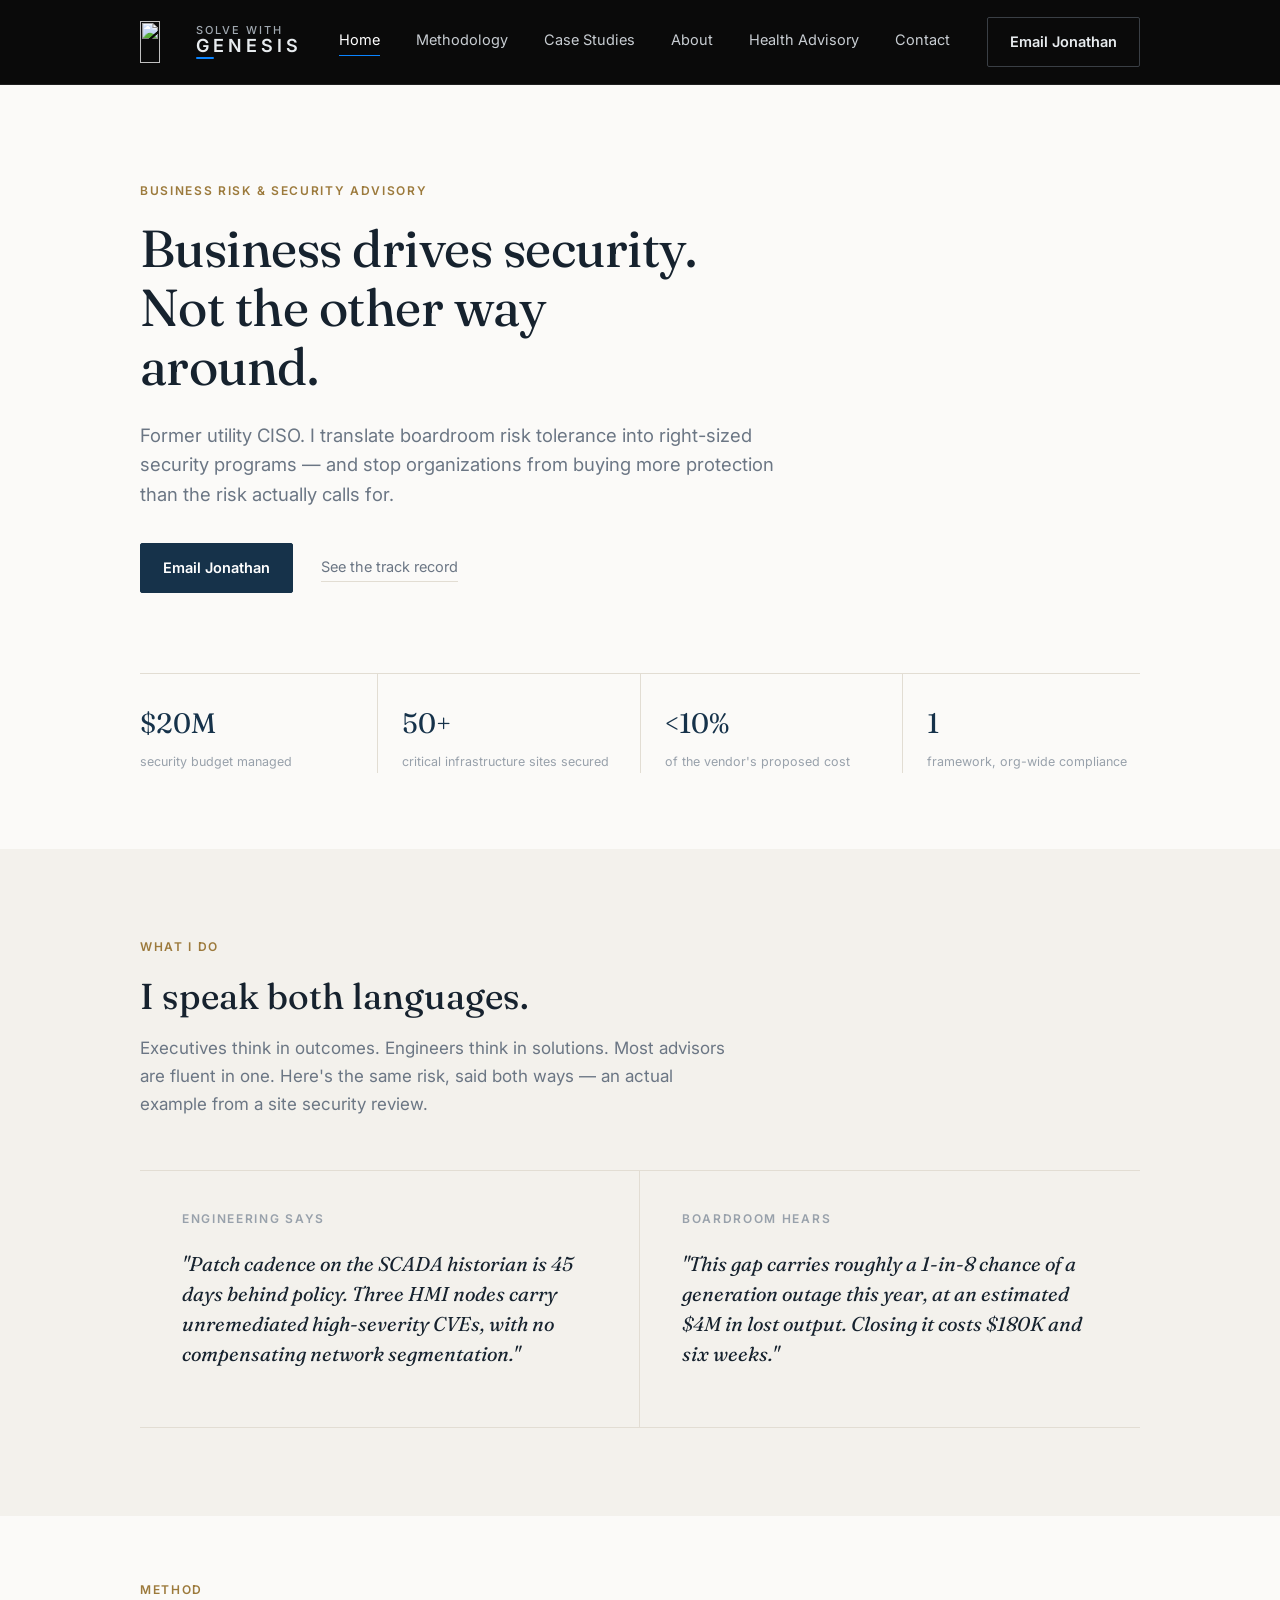
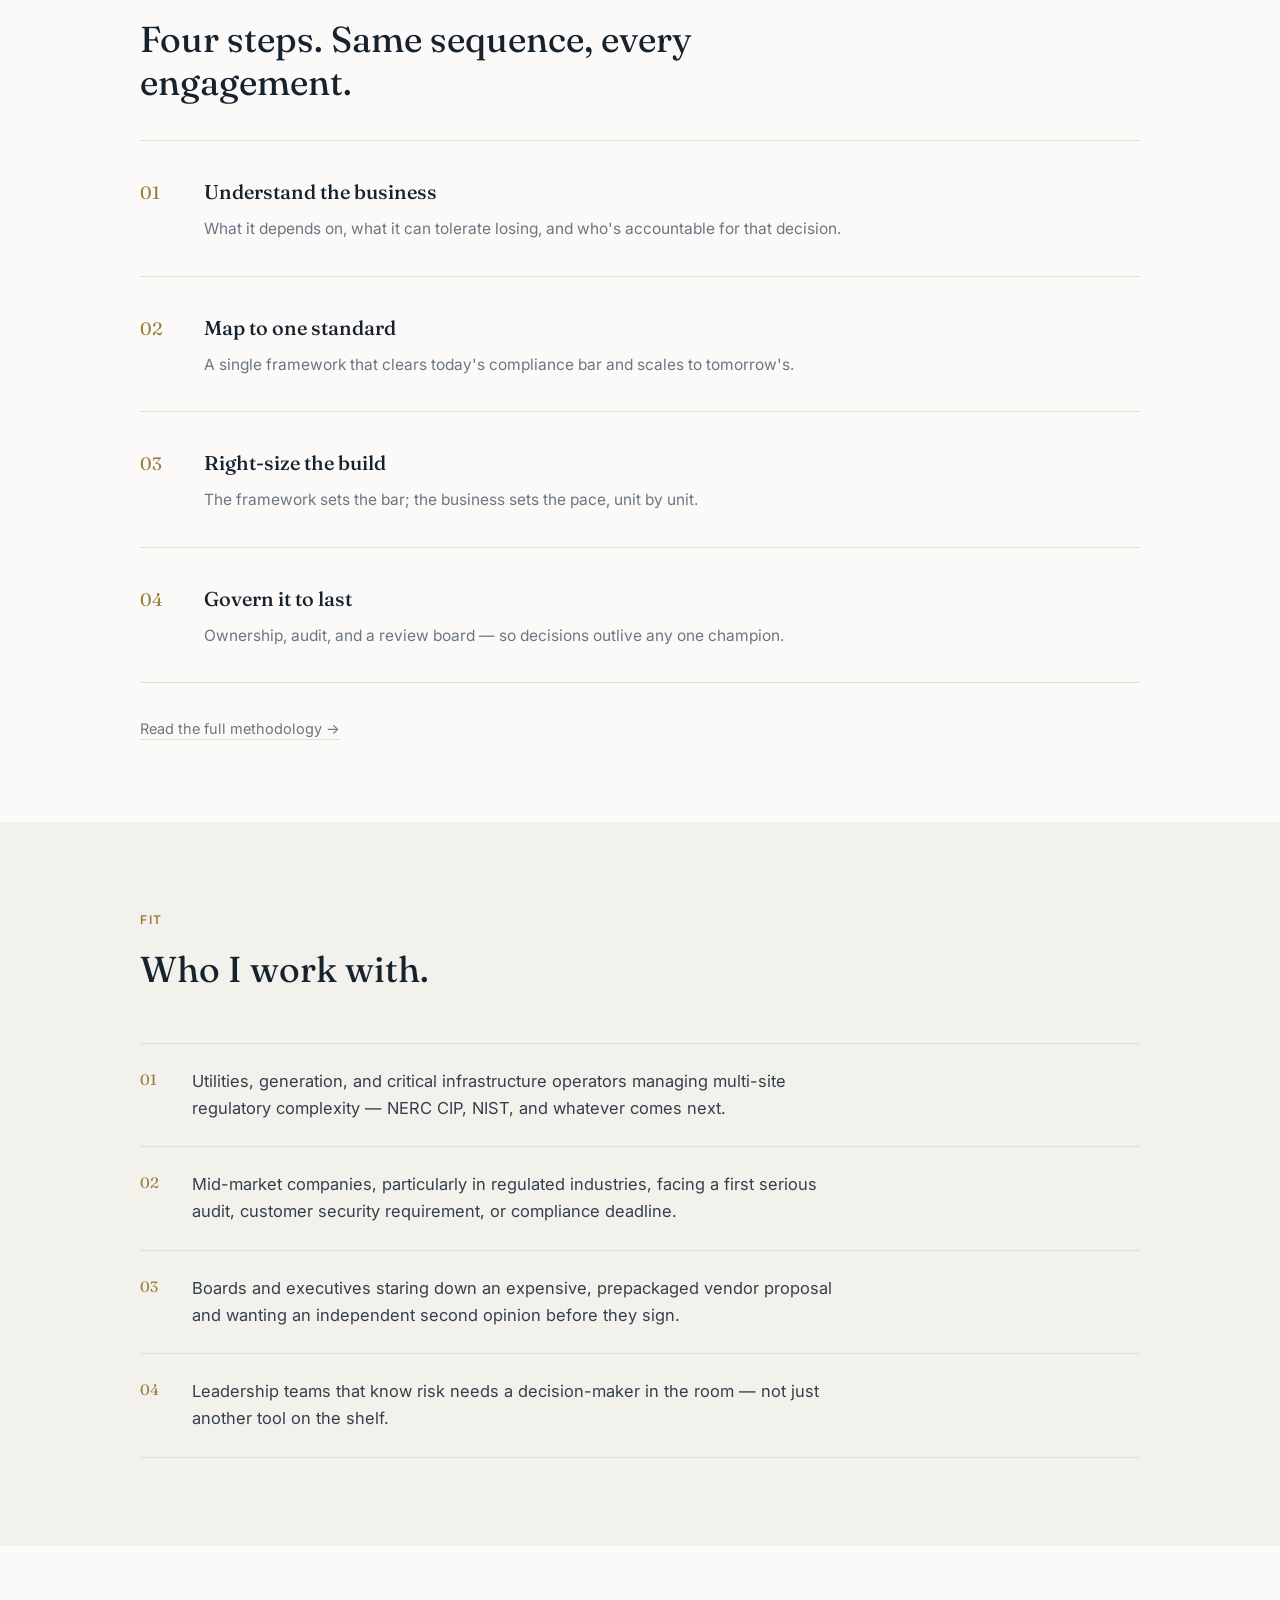
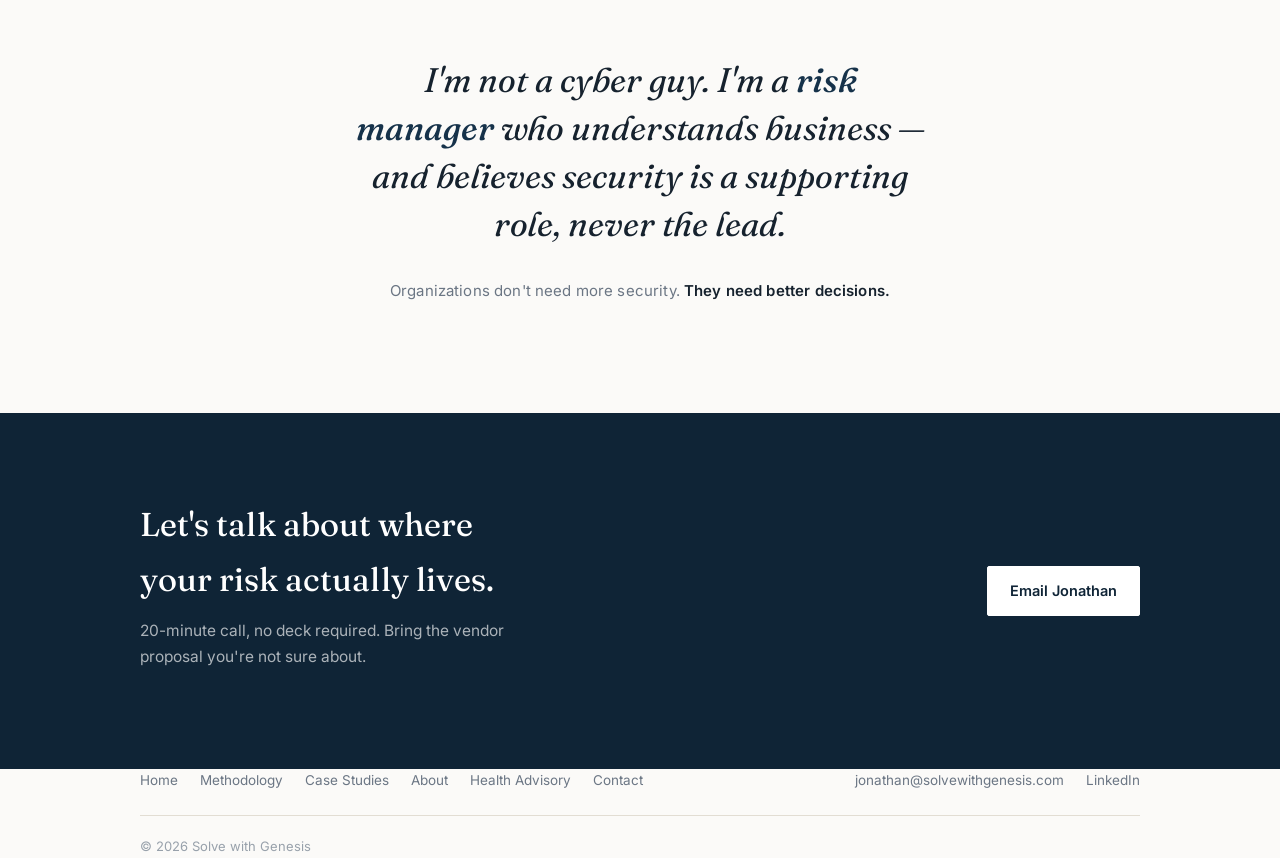
==== index.html @ a4f6ff26 "Add files via upload" ====
<!DOCTYPE html>
<html lang="en">
<head>
<meta charset="UTF-8">
<meta name="viewport" content="width=device-width, initial-scale=1.0">
<title>Solve with Genesis — Business Risk & Security Advisory</title>
<meta name="description" content="Former utility CISO. Right-sized security and risk programs for organizations who don't need more security — they need better decisions.">
<link rel="icon" href="favicon-32.png" type="image/png" sizes="32x32">
<link rel="icon" href="favicon-64.png" type="image/png" sizes="64x64">
<link rel="apple-touch-icon" href="favicon-64.png">
<link rel="preconnect" href="https://fonts.googleapis.com">
<link rel="preconnect" href="https://fonts.gstatic.com" crossorigin>
<link href="https://fonts.googleapis.com/css2?family=Fraunces:opsz,wght@9..144,340;9..144,440;9..144,500&family=Inter:wght@400;500;600&display=swap" rel="stylesheet">
<link rel="stylesheet" href="style.css">
</head>
<body>

<header>
  <div class="wrap nav-row">
    <a class="brand" href="index.html">
      <img src="s-logo.png" alt="" class="brand-mark" width="42" height="42">
      <span class="brand-text">
        <span class="solve">Solve with</span>
        <span class="genesis">GENESIS</span>
      </span>
    </a>
    <nav class="links">
      <a href="index.html" class="active">Home</a>
      <a href="methodology.html">Methodology</a>
      <a href="case-studies.html">Case Studies</a>
      <a href="about.html">About</a>
      <a href="cycling-program.html">Health Advisory</a>
      <a href="#contact">Contact</a>
    </nav>
    <a class="btn btn-primary" href="mailto:jonathan@solvewithgenesis.com">Email Jonathan</a>
  </div>
</header>

<main>

  <section class="hero">
    <div class="wrap">
      <div class="eyebrow">Business Risk & Security Advisory</div>
      <h1>Business drives security. Not the other way around.</h1>
      <p class="sub">Former utility CISO. I translate boardroom risk tolerance into right-sized security programs — and stop organizations from buying more protection than the risk actually calls for.</p>
      <div class="hero-cta">
        <a class="btn btn-primary" href="mailto:jonathan@solvewithgenesis.com">Email Jonathan</a>
        <a class="text-link" href="case-studies.html">See the track record</a>
      </div>
      <div class="stats">
        <div class="stat"><div class="num">$20M</div><div class="label">security budget managed</div></div>
        <div class="stat"><div class="num">50+</div><div class="label">critical infrastructure sites secured</div></div>
        <div class="stat"><div class="num"><10%</div><div class="label">of the vendor's proposed cost</div></div>
        <div class="stat"><div class="num">1</div><div class="label">framework, org-wide compliance</div></div>
      </div>
    </div>
  </section>

  <section class="on-panel">
    <div class="wrap">
      <div class="section-head">
        <div class="eyebrow">What I Do</div>
        <h2>I speak both languages.</h2>
        <p class="lede">Executives think in outcomes. Engineers think in solutions. Most advisors are fluent in one. Here's the same risk, said both ways — an actual example from a site security review.</p>
      </div>
      <div class="compare">
        <div class="compare-col">
          <div class="compare-label">Engineering says</div>
          <p>"Patch cadence on the SCADA historian is 45 days behind policy. Three HMI nodes carry unremediated high-severity CVEs, with no compensating network segmentation."</p>
        </div>
        <div class="compare-col">
          <div class="compare-label">Boardroom hears</div>
          <p>"This gap carries roughly a 1-in-8 chance of a generation outage this year, at an estimated $4M in lost output. Closing it costs $180K and six weeks."</p>
        </div>
      </div>
    </div>
  </section>

  <section class="tight">
    <div class="wrap">
      <div class="section-head" style="margin-bottom:36px;">
        <div class="eyebrow">Method</div>
        <h2>Four steps. Same sequence, every engagement.</h2>
      </div>
      <div class="steps">
        <div class="step"><div class="step-head"><div class="step-num">01</div><div class="step-body"><h3>Understand the business</h3><p>What it depends on, what it can tolerate losing, and who's accountable for that decision.</p></div></div></div>
        <div class="step"><div class="step-head"><div class="step-num">02</div><div class="step-body"><h3>Map to one standard</h3><p>A single framework that clears today's compliance bar and scales to tomorrow's.</p></div></div></div>
        <div class="step"><div class="step-head"><div class="step-num">03</div><div class="step-body"><h3>Right-size the build</h3><p>The framework sets the bar; the business sets the pace, unit by unit.</p></div></div></div>
        <div class="step"><div class="step-head"><div class="step-num">04</div><div class="step-body"><h3>Govern it to last</h3><p>Ownership, audit, and a review board — so decisions outlive any one champion.</p></div></div></div>
      </div>
      <p style="margin-top:32px;"><a class="text-link" href="methodology.html">Read the full methodology →</a></p>
    </div>
  </section>

  <section class="on-panel">
    <div class="wrap">
      <div class="section-head">
        <div class="eyebrow">Fit</div>
        <h2>Who I work with.</h2>
      </div>
      <div class="who-list">
        <div class="who-item"><span class="idx">01</span><p>Utilities, generation, and critical infrastructure operators managing multi-site regulatory complexity — NERC CIP, NIST, and whatever comes next.</p></div>
        <div class="who-item"><span class="idx">02</span><p>Mid-market companies, particularly in regulated industries, facing a first serious audit, customer security requirement, or compliance deadline.</p></div>
        <div class="who-item"><span class="idx">03</span><p>Boards and executives staring down an expensive, prepackaged vendor proposal and wanting an independent second opinion before they sign.</p></div>
        <div class="who-item"><span class="idx">04</span><p>Leadership teams that know risk needs a decision-maker in the room — not just another tool on the shelf.</p></div>
      </div>
    </div>
  </section>

  <section class="philosophy">
    <div class="wrap">
      <blockquote>I'm not a cyber guy. I'm a <em>risk manager</em> who understands business — and believes security is a supporting role, never the lead.</blockquote>
      <div class="closer">Organizations don't need more security. <strong>They need better decisions.</strong></div>
    </div>
  </section>

  <section class="cta-band" id="contact">
    <div class="wrap inner">
      <div>
        <h2>Let's talk about where your risk actually lives.</h2>
        <p class="sub">20-minute call, no deck required. Bring the vendor proposal you're not sure about.</p>
      </div>
      <a class="btn btn-light" href="mailto:jonathan@solvewithgenesis.com">Email Jonathan</a>
    </div>
  </section>

</main>

<footer>
  <div class="wrap">
    <div class="foot-top">
      <div class="foot-links">
        <a href="index.html">Home</a>
        <a href="methodology.html">Methodology</a>
        <a href="case-studies.html">Case Studies</a>
        <a href="about.html">About</a>
        <a href="cycling-program.html">Health Advisory</a>
        <a href="#contact">Contact</a>
      </div>
      <div class="foot-contact">
        <a href="mailto:jonathan@solvewithgenesis.com">jonathan@solvewithgenesis.com</a>
        <a href="https://linkedin.com/in/your-profile" target="_blank" rel="noopener">LinkedIn</a>
      </div>
    </div>
    <div class="foot-row">
      <span>© <span id="year"></span> Solve with Genesis</span>
    </div>
  </div>
</footer>

<script>document.getElementById('year').textContent = new Date().getFullYear();</script>
</body>
</html>
---- style.css ----
/* Solve with Genesis — shared site styles */
:root {
  --bg: #fbfaf8;
  --panel: #f3f1ec;
  --ink: #16222e;
  --text: #33404c;
  --muted: #6b7684;
  --faint: #98a1ab;
  --line: #e2ddd3;
  --navy: #16324a;
  --navy-deep: #0f2436;
  --gold: #9c7a3c;
  --white: #ffffff;
  --header-bg: #0a0a0a;
  --header-text: #c8cdd2;
  --header-hover: #ffffff;
  --accent-blue: #0a84ff;
}
* { box-sizing: border-box; }
html { scroll-behavior: smooth; }
@media (prefers-reduced-motion: reduce) {
  html { scroll-behavior: auto; }
  * { animation-duration: 0.01ms !important; transition-duration: 0.01ms !important; }
}
body {
  margin: 0; background: var(--bg); color: var(--text);
  font-family: 'Inter', -apple-system, sans-serif; font-size: 16px; line-height: 1.65;
  -webkit-font-smoothing: antialiased;
}
h1, h2, h3, blockquote { font-family: 'Fraunces', Georgia, serif; font-weight: 440; margin: 0; color: var(--ink); }
a { color: inherit; }
.wrap { max-width: 1080px; margin: 0 auto; padding: 0 40px; }
@media (max-width: 640px) { .wrap { padding: 0 24px; } }

.eyebrow {
  font-size: 12px; letter-spacing: 0.14em; text-transform: uppercase; color: var(--gold);
  font-weight: 600; margin-bottom: 18px;
}

/* header — dark metallic to match logo */
header {
  border-bottom: 1px solid #1f1f1f;
  background: var(--header-bg);
  position: sticky; top: 0; z-index: 50;
}
.nav-row { display: flex; align-items: center; justify-content: space-between; height: 84px; }
.brand {
  text-decoration: none;
  display: flex;
  align-items: center;
  gap: 14px;
  color: var(--header-hover);
}
.brand-mark {
  height: 42px;
  width: auto;
  display: block;
  flex-shrink: 0;
}
.brand-text {
  display: flex;
  flex-direction: column;
  line-height: 1.05;
  letter-spacing: 0.12em;
}
.brand-text .solve {
  font-family: 'Inter', sans-serif;
  font-size: 11px;
  font-weight: 500;
  color: #a0a8b0;
  letter-spacing: 0.18em;
  text-transform: uppercase;
}
.brand-text .genesis {
  font-family: 'Inter', sans-serif;
  font-size: 18px;
  font-weight: 600;
  color: #e8ecef;
  letter-spacing: 0.22em;
  position: relative;
  padding-bottom: 3px;
}
.brand-text .genesis::after {
  content: '';
  position: absolute;
  left: 0;
  bottom: 0;
  width: 18px;
  height: 2px;
  background: var(--accent-blue);
  border-radius: 1px;
}
nav.links { display: flex; gap: 36px; font-size: 14.5px; color: var(--header-text); }
nav.links a {
  text-decoration: none;
  padding-bottom: 3px;
  border-bottom: 1px solid transparent;
  transition: border-color 0.15s ease, color 0.15s ease;
  color: var(--header-text);
}
nav.links a:hover, nav.links a.active {
  color: var(--header-hover);
  border-color: var(--accent-blue);
}
@media (max-width: 760px) { nav.links { display: none; } }

.btn {
  display: inline-flex; align-items: center; gap: 8px; font-size: 14.5px; font-weight: 600;
  padding: 12px 22px; border-radius: 2px; text-decoration: none; transition: all 0.15s ease;
}
/* Solid primary for page body CTAs */
.btn-primary {
  background: var(--navy);
  color: var(--white);
  border: 1px solid var(--navy);
}
.btn-primary:hover {
  background: var(--navy-deep);
  border-color: var(--navy-deep);
}
/* Outline variant only inside the dark header */
header .btn-primary {
  background: transparent;
  color: #e8ecef;
  border: 1px solid #3a3f45;
}
header .btn-primary:hover {
  background: var(--accent-blue);
  border-color: var(--accent-blue);
  color: #fff;
}
.btn-outline { background: transparent; color: var(--ink); border: 1px solid var(--ink); }
.btn-outline:hover { background: var(--ink); color: var(--white); }
.btn-light { background: var(--white); color: var(--navy-deep); border: 1px solid var(--white); }
.btn-light:hover { background: transparent; color: var(--white); }
.text-link { font-size: 14.5px; color: var(--muted); text-decoration: none; border-bottom: 1px solid var(--line); padding-bottom: 2px; }
.text-link:hover { color: var(--ink); border-color: var(--gold); }

/* hero */
.hero { padding: 96px 0 76px; }
.hero h1 { font-size: clamp(34px, 5vw, 52px); line-height: 1.14; letter-spacing: -0.01em; max-width: 17ch; }
.hero .sub { margin-top: 24px; font-size: 18.5px; color: var(--muted); max-width: 56ch; line-height: 1.6; }
.hero-cta { margin-top: 34px; display: flex; align-items: center; gap: 28px; flex-wrap: wrap; }

.page-header { padding: 72px 0 56px; border-bottom: 1px solid var(--line); }
.page-header h1 { font-size: clamp(30px, 4.4vw, 44px); line-height: 1.15; max-width: 20ch; }
.page-header .sub { margin-top: 20px; font-size: 18px; color: var(--muted); max-width: 58ch; }

.stats { margin-top: 80px; display: flex; border-top: 1px solid var(--line); }
.stat { flex: 1; padding: 26px 24px 0 0; border-right: 1px solid var(--line); margin-right: 24px; }
.stat:last-child { border-right: none; margin-right: 0; padding-right: 0; }
.stat .num { font-family: 'Fraunces', serif; font-size: 28px; color: var(--navy); }
.stat .label { font-size: 12.5px; color: var(--faint); margin-top: 6px; }
@media (max-width: 720px) { .stats { flex-wrap: wrap; } .stat { flex: 0 0 50%; margin-bottom: 24px; } }

/* section shell */
section { padding: 88px 0; }
section.on-panel { background: var(--panel); }
section.tight { padding: 64px 0; }
.section-head { max-width: 60ch; margin-bottom: 52px; }
.section-head h2 { font-size: clamp(26px, 3.2vw, 36px); line-height: 1.2; }
.section-head .lede { margin-top: 16px; color: var(--muted); font-size: 17px; }

/* translate compare */
.compare { display: grid; grid-template-columns: 1fr 1fr; border-top: 1px solid var(--line); border-bottom: 1px solid var(--line); }
.compare-col { padding: 38px 42px; }
.compare-col:first-child { border-right: 1px solid var(--line); }
@media (max-width: 760px) { .compare { grid-template-columns: 1fr; } .compare-col:first-child { border-right: none; border-bottom: 1px solid var(--line); } }
.compare-label { font-size: 12px; letter-spacing: 0.14em; text-transform: uppercase; color: var(--faint); font-weight: 600; margin-bottom: 15px; }
.compare-col p { font-family: 'Fraunces', serif; font-size: 20px; line-height: 1.5; color: var(--ink); font-style: italic; font-weight: 400; }

/* how i think / method steps */
.steps { margin-top: 8px; }
.step { padding: 34px 0; border-top: 1px solid var(--line); }
.step-head { display: flex; gap: 28px; align-items: baseline; }
.step .step-num { font-family: 'Fraunces', serif; font-size: 18px; color: var(--gold); flex-shrink: 0; width: 36px; }
.step .step-body h3 { font-size: 20px; font-weight: 500; margin-bottom: 8px; }
.step .step-body p { color: var(--muted); font-size: 15.5px; margin: 0; max-width: 66ch; }
.step .step-detail { margin-top: 14px; padding-left: 64px; color: var(--text); font-size: 15px; line-height: 1.7; max-width: 66ch; }
.steps .step:last-child { border-bottom: 1px solid var(--line); }

/* track record / case studies */
.cases { margin-top: 8px; }
.case { padding: 40px 0; border-top: 1px solid var(--line); display: grid; grid-template-columns: 1.1fr 2fr; gap: 40px; }
.cases .case:last-child { border-bottom: 1px solid var(--line); }
@media (max-width: 760px) { .case { grid-template-columns: 1fr; gap: 16px; } }
.case h3 { font-size: 21px; line-height: 1.3; }
.case-tag { font-size: 12.5px; color: var(--gold); text-transform: uppercase; letter-spacing: 0.08em; font-weight: 600; margin-bottom: 10px; }
.case-detail { display: grid; grid-template-columns: 1fr 1fr 1fr; gap: 24px; }
@media (max-width: 900px) { .case-detail { grid-template-columns: 1fr; } }
.case-block .k { font-size: 11.5px; letter-spacing: 0.1em; text-transform: uppercase; color: var(--faint); font-weight: 600; margin-bottom: 8px; }
.case-block .v { font-size: 14.5px; color: var(--text); line-height: 1.6; }
.case-block.result .v { color: var(--navy); font-weight: 500; }
.case-list { margin: 0; padding-left: 18px; }
.case-list li { margin-bottom: 7px; color: var(--text); font-size: 14.5px; line-height: 1.6; }
.case-list li::marker { color: var(--gold); }
.case-list li:last-child { margin-bottom: 0; }
.case-question { margin-top: 18px; padding-top: 18px; border-top: 1px dashed var(--line); font-size: 14px; color: var(--muted); font-style: italic; }

/* who list */
.who-list { margin-top: 8px; }
.who-item { display: flex; gap: 24px; padding: 24px 0; border-top: 1px solid var(--line); }
.who-list .who-item:last-child { border-bottom: 1px solid var(--line); }
.who-item .idx { font-family: 'Fraunces', serif; color: var(--gold); font-size: 15px; flex-shrink: 0; width: 28px; }
.who-item p { color: var(--text); font-size: 16.5px; margin: 0; max-width: 64ch; }

/* bio / about */
.bio-grid { display: grid; grid-template-columns: 1fr 1.6fr; gap: 56px; }
@media (max-width: 800px) { .bio-grid { grid-template-columns: 1fr; } }
.bio-facts { border-top: 1px solid var(--line); padding-top: 20px; }
.bio-fact { padding: 14px 0; border-bottom: 1px solid var(--line); font-size: 14.5px; }
.bio-fact .k { color: var(--faint); text-transform: uppercase; letter-spacing: 0.08em; font-size: 11.5px; margin-bottom: 4px; }
.bio-fact .v { color: var(--ink); font-weight: 500; }
.bio-copy p { font-size: 16.5px; color: var(--text); margin: 0 0 20px; line-height: 1.75; }
.bio-copy p:last-child { margin-bottom: 0; }

/* philosophy */
.philosophy { text-align: center; padding: 110px 0; }
.philosophy blockquote {
  font-size: clamp(24px, 3.4vw, 34px); line-height: 1.42; max-width: 26ch; margin: 0 auto; color: var(--ink); font-style: italic; font-weight: 400;
}
.philosophy blockquote em { color: var(--navy); font-style: italic; font-weight: 500; }
.philosophy .closer { margin-top: 30px; font-size: 15px; color: var(--muted); letter-spacing: 0.01em; }
.philosophy .closer strong { color: var(--ink); font-weight: 600; }

/* analogy list (methodology page) */
.analogy-list { margin-top: 8px; }
.analogy { padding: 26px 0; border-top: 1px solid var(--line); display: flex; gap: 24px; }
.analogy-list .analogy:last-child { border-bottom: 1px solid var(--line); }
.analogy .term { font-family: 'Fraunces', serif; font-style: italic; font-size: 18px; color: var(--navy); flex: 0 0 200px; }
.analogy .exp { color: var(--muted); font-size: 15px; max-width: 56ch; }

/* cta band */
.cta-band { background: var(--navy-deep); color: var(--white); padding: 84px 0; }
.cta-band .inner { display: flex; justify-content: space-between; align-items: center; gap: 40px; flex-wrap: wrap; }
.cta-band h2 { color: var(--white); font-size: clamp(25px, 3.2vw, 33px); max-width: 18ch; }
.cta-band .sub { color: rgba(255,255,255,0.65); margin-top: 12px; max-width: 42ch; font-size: 15.5px; }

/* ── Cycling Program Page ── */

/* Equipment cards */
.equip-grid { display: grid; grid-template-columns: repeat(auto-fill, minmax(240px, 1fr)); gap: 20px; }
.equip-card { background: var(--white); border: 1px solid var(--line); padding: 24px; transition: box-shadow 0.15s ease, transform 0.15s ease; }
.equip-card:hover { box-shadow: 0 4px 16px rgba(22,34,46,0.08); transform: translateY(-2px); }
.equip-card .equip-icon { width: 28px; height: 28px; color: var(--navy); margin-bottom: 14px; }
.equip-card h3 { font-size: 16px; font-weight: 500; margin-bottom: 6px; }
.equip-card p { font-size: 13.5px; color: var(--muted); margin: 0; line-height: 1.55; }

/* Phase cards */
.phase-cards { display: grid; grid-template-columns: repeat(auto-fit, minmax(280px, 1fr)); gap: 24px; }
.phase-card { border: 1px solid var(--line); overflow: hidden; transition: box-shadow 0.15s ease, transform 0.15s ease; }
.phase-card:hover { box-shadow: 0 8px 28px rgba(22,34,46,0.1); transform: translateY(-3px); }
.phase-card-head { padding: 28px; color: var(--white); }
.phase-card-head h3 { color: var(--white); font-size: 19px; font-weight: 440; }
.phase-card-head .weeks { font-size: 12.5px; opacity: 0.82; margin-top: 4px; }
.phase-card-body { padding: 28px; }
.phase-card-body p { font-size: 14.5px; color: var(--muted); margin: 0 0 18px; line-height: 1.6; }
.phase-card-body ul { list-style: none; margin: 0; padding: 0; }
.phase-card-body li { font-size: 14px; color: var(--text); padding: 7px 0 7px 20px; position: relative; line-height: 1.5; }
.phase-card-body li::before { content: ''; position: absolute; left: 0; top: 14px; width: 6px; height: 6px; border-radius: 50%; background: var(--gold); }
.phase-card-body .phase-link {
  display: inline-block;
  margin-top: 18px;
  font-size: 13.5px;
  font-weight: 600;
  color: var(--navy);
  text-decoration: none;
  border-bottom: 1px solid var(--line);
  padding-bottom: 2px;
  transition: border-color 0.15s ease, color 0.15s ease;
}
.phase-card-body .phase-link:hover { border-color: var(--gold); color: var(--ink); }

/* Weekly schedule grid */
.schedule-grid { display: grid; grid-template-columns: repeat(auto-fit, minmax(130px, 1fr)); gap: 14px; }
.schedule-day { background: var(--white); border: 1px solid var(--line); padding: 20px 16px; text-align: center; }
.schedule-day .day-name { font-family: 'Fraunces', serif; font-size: 15px; color: var(--ink); margin-bottom: 4px; }
.schedule-day .day-focus { font-size: 12.5px; color: var(--muted); line-height: 1.45; }
.schedule-day.rest { background: var(--panel); }
.schedule-day.strength { border-left: 3px solid var(--navy); }
.schedule-day.cycling { border-left: 3px solid var(--gold); }

/* Zone table */
.zone-table { width: 100%; border-collapse: collapse; }
.zone-table th { background: var(--navy); color: var(--white); font-family: 'Inter', sans-serif; font-size: 12px; font-weight: 600; text-align: left; padding: 12px 16px; text-transform: uppercase; letter-spacing: 0.06em; }
.zone-table td { border-bottom: 1px solid var(--line); padding: 12px 16px; font-size: 14px; color: var(--text); }
.zone-table tr:nth-child(even) td { background: var(--panel); }

/* Note box */
.note-box { background: var(--panel); border-left: 3px solid var(--gold); padding: 18px 24px; margin: 28px 0; font-size: 14px; line-height: 1.65; }
.note-box strong { color: var(--navy); font-weight: 600; }
.note-box.safety { border-left-color: #964219; }
.note-box.safety strong { color: #964219; }

/* Week navigator */
.phase-tabs { display: flex; gap: 8px; margin-bottom: 18px; flex-wrap: wrap; }
.phase-tab { padding: 8px 20px; font-size: 14px; font-weight: 600; border: 1px solid var(--line); color: var(--muted); background: var(--white); cursor: pointer; transition: all 0.15s ease; font-family: 'Inter', sans-serif; }
.phase-tab:hover { color: var(--ink); border-color: var(--muted); }
.phase-tab.active { color: var(--white); border-color: transparent; }
.week-pills { display: flex; gap: 8px; flex-wrap: wrap; }
.week-pill { padding: 6px 16px; font-size: 13.5px; font-weight: 600; border: 1px solid var(--line); color: var(--muted); background: var(--white); cursor: pointer; border-radius: 0; transition: all 0.15s ease; font-family: 'Inter', sans-serif; }
.week-pill:hover { color: var(--ink); border-color: var(--muted); }
.week-pill.active { background: var(--ink); color: var(--white); border-color: var(--ink); }

/* Week table */
.week-display { animation: cpFadeIn 200ms ease-out; }
@keyframes cpFadeIn { from { opacity: 0; transform: translateY(6px); } to { opacity: 1; transform: translateY(0); } }
.week-header { display: flex; align-items: baseline; gap: 12px; margin-bottom: 18px; flex-wrap: wrap; }
.week-header h3 { font-size: 24px; }
.week-tag { font-size: 12px; font-weight: 600; padding: 3px 12px; color: var(--white); font-family: 'Inter', sans-serif; }
.week-subtitle { font-size: 14px; color: var(--muted); }
.week-table-wrap { overflow-x: auto; border: 1px solid var(--line); }
.week-table { width: 100%; border-collapse: collapse; min-width: 680px; }
.week-table th { background: var(--ink); color: var(--white); font-family: 'Inter', sans-serif; font-size: 11px; font-weight: 600; text-transform: uppercase; letter-spacing: 0.06em; padding: 10px 14px; text-align: left; }
.week-table td { border-top: 1px solid var(--line); padding: 12px 14px; font-size: 13.5px; vertical-align: top; line-height: 1.5; }
.week-table td.day-cell { font-family: 'Fraunces', serif; font-weight: 500; width: 56px; color: var(--ink); }
.week-table td.focus-cell { font-weight: 600; width: 140px; color: var(--ink); }
.week-table td.workout-cell { color: var(--text); }
.week-table tr.rest-row td { opacity: 0.65; }
.week-table tr.rest-row td.focus-cell { font-style: italic; }
.workout-link { color: var(--navy); text-decoration: none; border-bottom: 1px solid var(--line); transition: border-color 0.15s ease, color 0.15s ease; }
.workout-link:hover { color: var(--gold); border-color: var(--gold); }

/* Substitution tabs */
.sub-tabs { display: flex; gap: 8px; margin-bottom: 18px; flex-wrap: wrap; }
.sub-tab { padding: 8px 18px; font-size: 14px; font-weight: 600; border: 1px solid var(--line); color: var(--muted); background: var(--white); cursor: pointer; transition: all 0.15s ease; font-family: 'Inter', sans-serif; }
.sub-tab:hover { color: var(--ink); }
.sub-tab.active { background: var(--ink); color: var(--white); border-color: var(--ink); }
.sub-table-wrap { overflow-x: auto; border: 1px solid var(--line); }
.sub-table { width: 100%; border-collapse: collapse; min-width: 600px; }
.sub-table th { background: var(--ink); color: var(--white); font-family: 'Inter', sans-serif; font-size: 11.5px; font-weight: 600; text-align: left; padding: 10px 14px; text-transform: uppercase; letter-spacing: 0.05em; }
.sub-table td { border-top: 1px solid var(--line); padding: 10px 14px; font-size: 13.5px; vertical-align: top; }
.sub-table tr:nth-child(even) td { background: var(--panel); }

/* CTA band for cycling page */
.cta-band { background: var(--navy-deep); color: var(--white); padding: 84px 0; }
.foot-top { display: flex; justify-content: space-between; align-items: flex-start; flex-wrap: wrap; gap: 20px; padding-bottom: 24px; border-bottom: 1px solid var(--line); margin-bottom: 20px; }
.foot-links, .foot-contact { display: flex; gap: 22px; flex-wrap: wrap; font-size: 13.5px; }
.foot-links a, .foot-contact a { color: var(--muted); text-decoration: none; }
.foot-links a:hover, .foot-contact a:hover { color: var(--navy); }
.foot-row { display: flex; justify-content: space-between; align-items: center; font-size: 13px; color: var(--faint); flex-wrap: wrap; gap: 12px; }
.foot-row a { color: var(--faint); text-decoration: none; }
.foot-row a:hover { color: var(--navy); }

/* ── Exercise Instruction Pages ── */
.exercise-block { max-width: 780px; }
.exercise-meta { margin-bottom: 28px; }
.exercise-tag {
  display: inline-block;
  font-size: 11.5px;
  font-weight: 600;
  letter-spacing: 0.08em;
  text-transform: uppercase;
  color: var(--gold);
  margin-bottom: 10px;
}
.exercise-meta h2 { font-size: clamp(24px, 3vw, 30px); margin-bottom: 8px; }
.exercise-muscles { font-size: 14.5px; color: var(--muted); margin: 0; }
.exercise-body h3 {
  font-family: 'Inter', sans-serif;
  font-size: 13px;
  font-weight: 600;
  letter-spacing: 0.06em;
  text-transform: uppercase;
  color: var(--faint);
  margin: 28px 0 12px;
}
.form-steps {
  margin: 0 0 8px;
  padding-left: 22px;
}
.form-steps li {
  margin-bottom: 8px;
  font-size: 15px;
  line-height: 1.6;
  color: var(--text);
}
.cues-grid {
  display: grid;
  grid-template-columns: 1fr 1fr;
  gap: 16px;
  margin-top: 28px;
}
@media (max-width: 640px) {
  .cues-grid { grid-template-columns: 1fr; }
}
.cue-box {
  background: var(--white);
  border: 1px solid var(--line);
  padding: 18px 20px;
}
.cue-box strong {
  display: block;
  font-size: 12.5px;
  font-weight: 600;
  letter-spacing: 0.04em;
  text-transform: uppercase;
  color: var(--navy);
  margin-bottom: 10px;
}
.cue-box.warning strong { color: #964219; }
.cue-box ul {
  margin: 0;
  padding-left: 18px;
}
.cue-box li {
  font-size: 13.5px;
  line-height: 1.5;
  margin-bottom: 5px;
  color: var(--text);
}
.mini-ex {
  padding: 18px 0;
  border-bottom: 1px solid var(--line);
}
.mini-ex:last-child { border-bottom: none; }
.mini-ex h3 {
  font-family: 'Fraunces', serif;
  font-size: 18px;
  font-weight: 440;
  color: var(--ink);
  margin: 0 0 8px;
  letter-spacing: 0;
  text-transform: none;
}
.mini-ex p {
  margin: 0;
  font-size: 14.5px;
  color: var(--text);
  line-height: 1.6;
}

/* ── Principles / Cheat Code Page ── */
.principle-list {
  max-width: 720px;
}
.principle-item {
  display: flex;
  gap: 28px;
  padding: 28px 0;
  border-top: 1px solid var(--line);
  align-items: flex-start;
}
.principle-list .principle-item:last-child {
  border-bottom: 1px solid var(--line);
}
.principle-num {
  font-family: 'Fraunces', serif;
  font-size: 22px;
  color: var(--gold);
  flex-shrink: 0;
  width: 42px;
  line-height: 1.2;
}
.principle-body h3 {
  font-size: 20px;
  font-weight: 500;
  margin-bottom: 6px;
  color: var(--ink);
}
.principle-body h3 .again {
  color: var(--gold);
  font-weight: 440;
  font-style: italic;
}
.principle-body p {
  margin: 0;
  font-size: 15.5px;
  color: var(--muted);
  line-height: 1.6;
  max-width: 58ch;
}
@media (max-width: 560px) {
  .principle-item { gap: 16px; }
  .principle-num { width: 32px; font-size: 18px; }
}
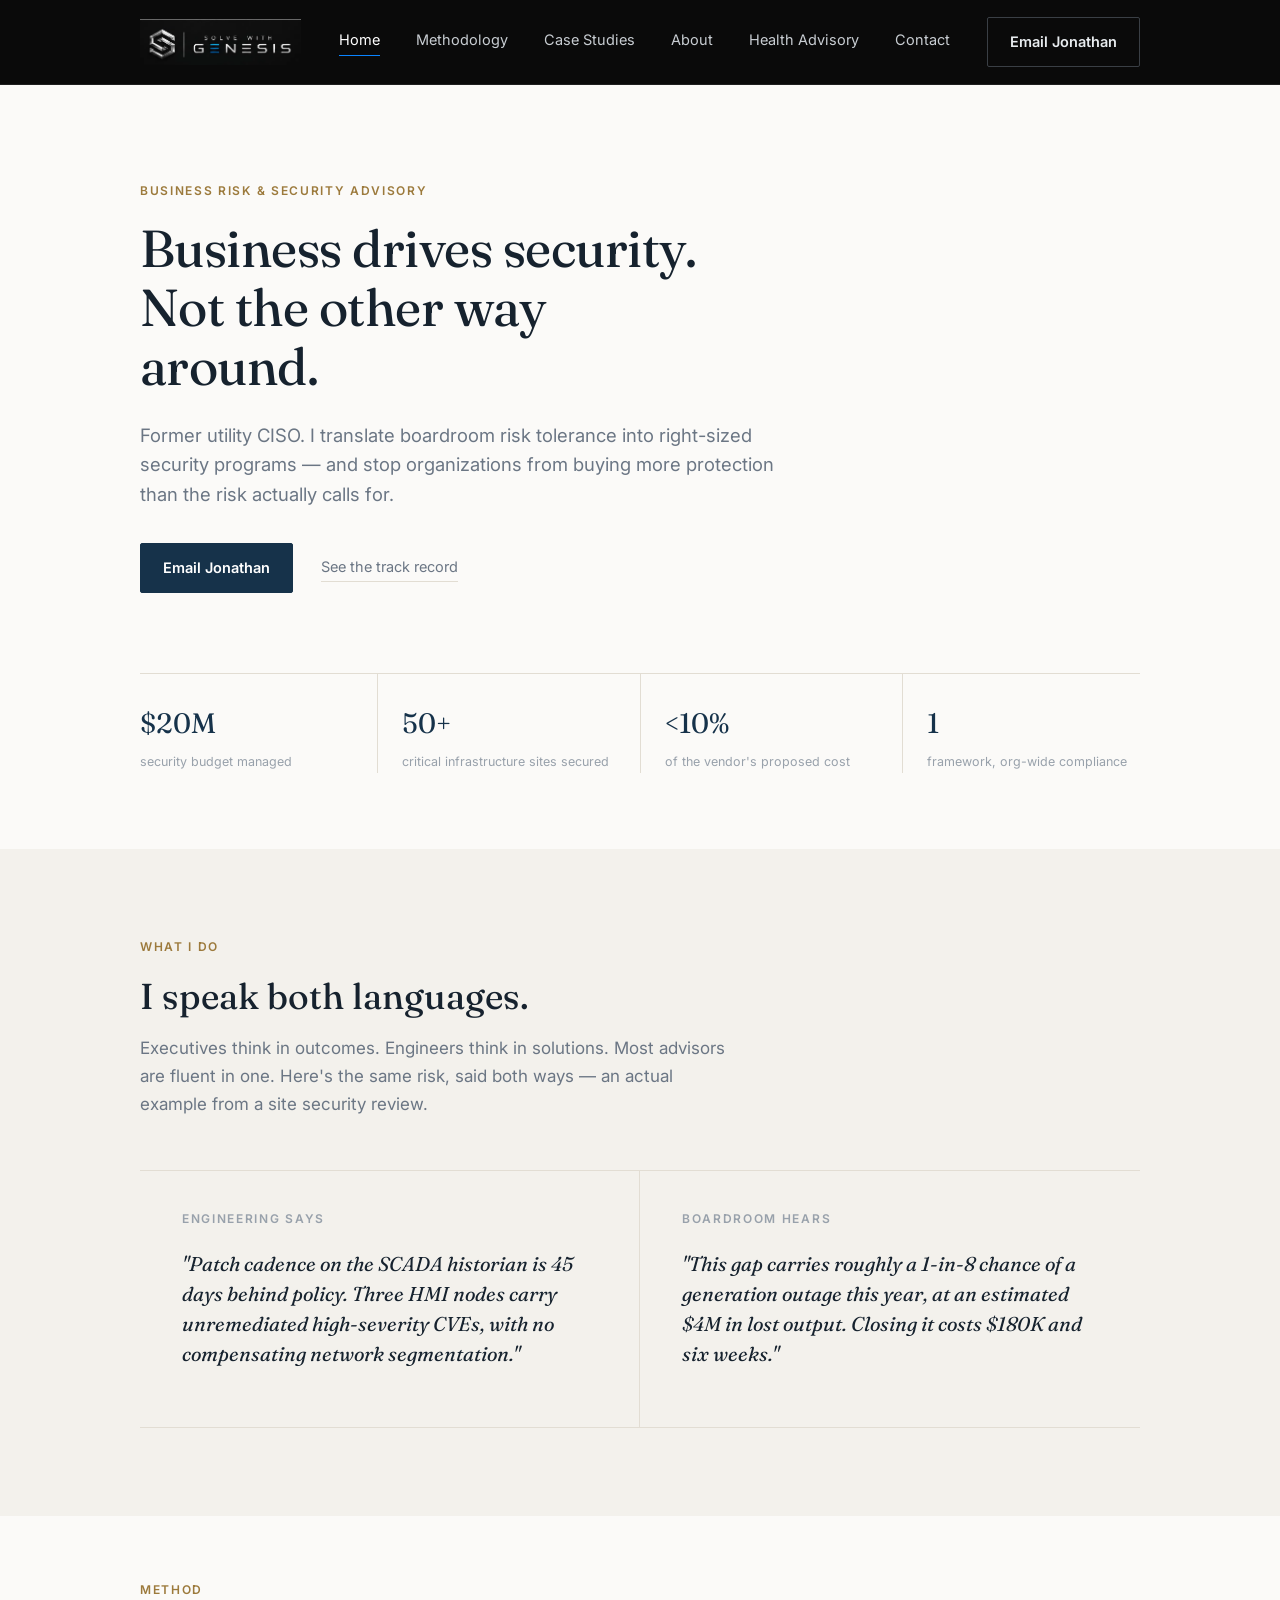
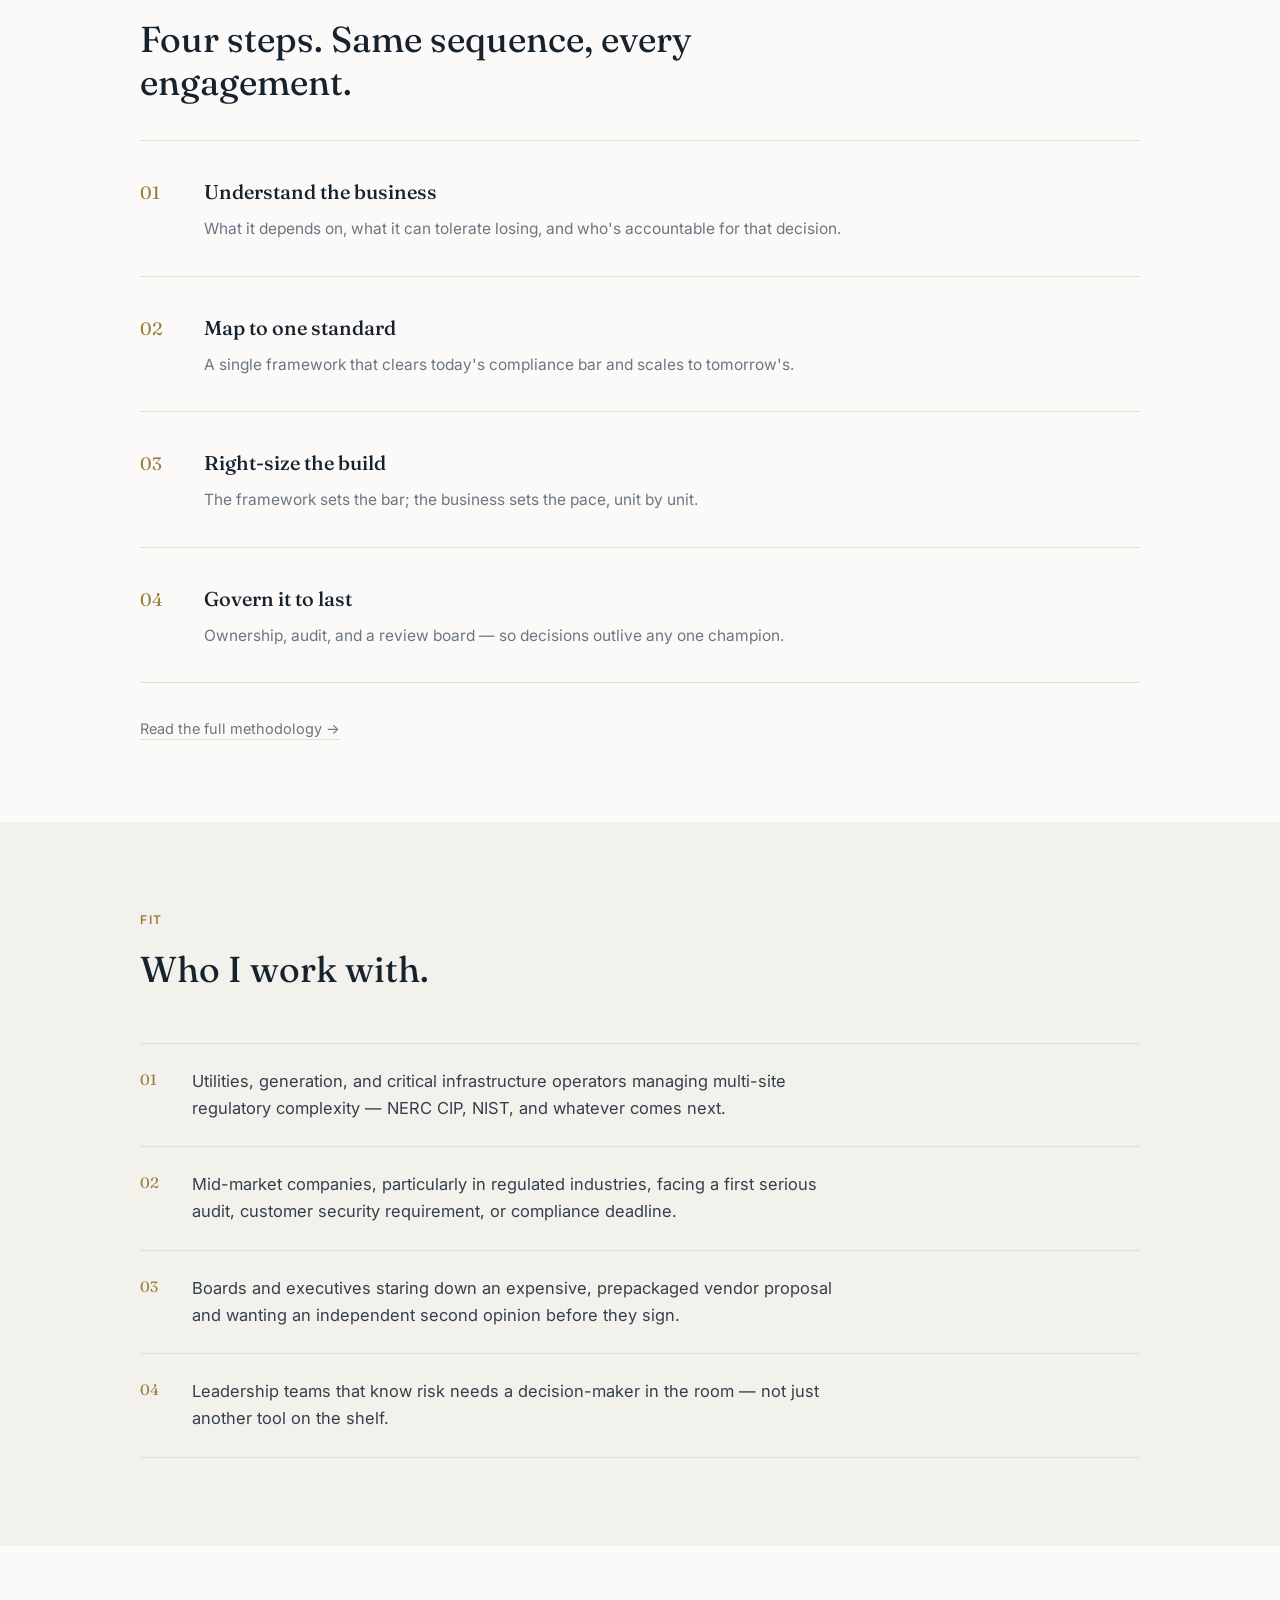
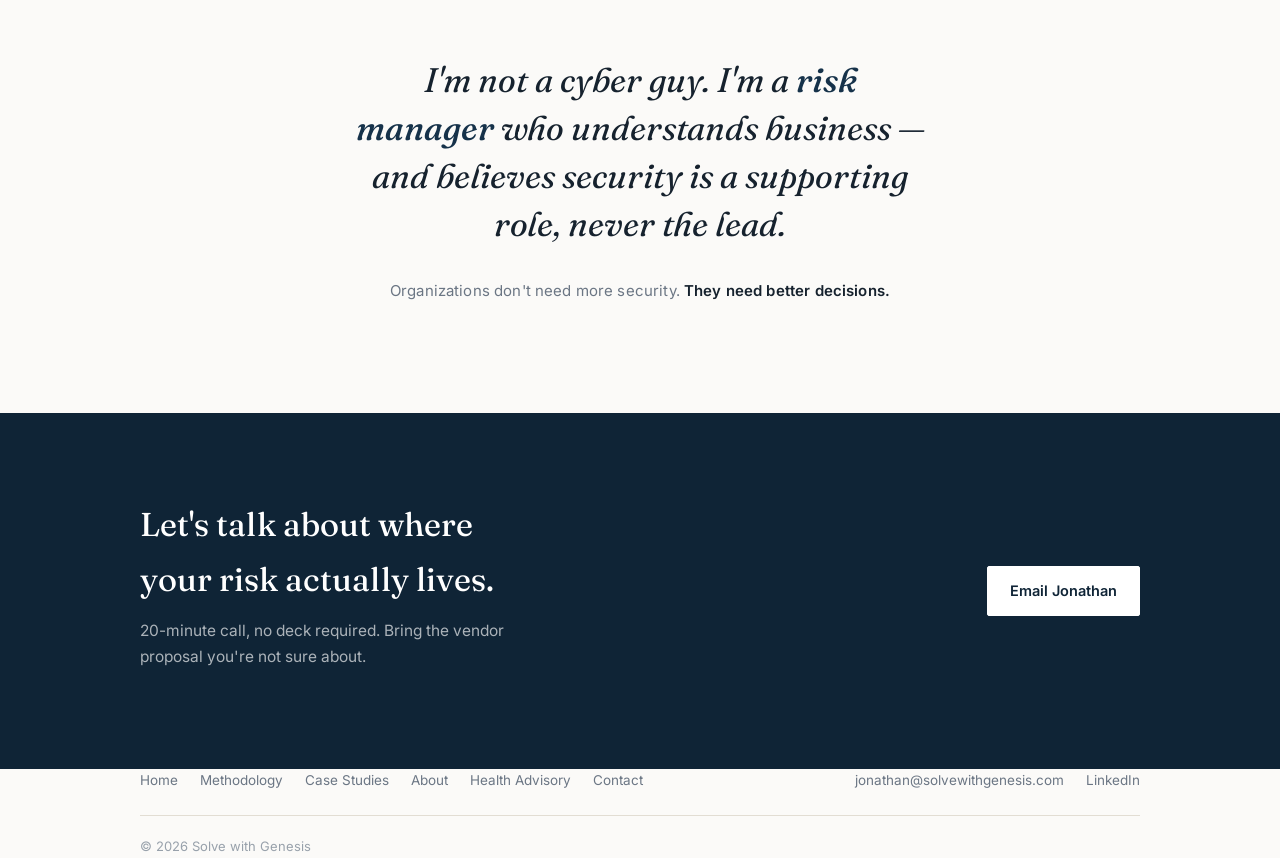
==== commit c45fdd91: "Add files via upload" ====
--- a/index.html
+++ b/index.html
@@ -18,11 +18,7 @@
 <header>
   <div class="wrap nav-row">
     <a class="brand" href="index.html">
-      <img src="s-logo.png" alt="" class="brand-mark" width="42" height="42">
-      <span class="brand-text">
-        <span class="solve">Solve with</span>
-        <span class="genesis">GENESIS</span>
-      </span>
+      <img src="solve_with_genesis_logo_clean.png" alt="Solve with Genesis" class="brand-mark-full">
     </a>
     <nav class="links">
       <a href="index.html" class="active">Home</a>
--- a/style.css
+++ b/style.css
@@ -44,6 +44,7 @@
   position: sticky; top: 0; z-index: 50;
 }
 .nav-row { display: flex; align-items: center; justify-content: space-between; height: 84px; }
+section[id] { scroll-margin-top: 100px; }
 .brand {
   text-decoration: none;
   display: flex;
@@ -57,6 +58,12 @@
   display: block;
   flex-shrink: 0;
 }
+.brand-mark-full {
+  height: 46px;
+  width: auto;
+  display: block;
+}
+@media (max-width: 640px) { .brand-mark-full { height: 36px; } }
 .brand-text {
   display: flex;
   flex-direction: column;
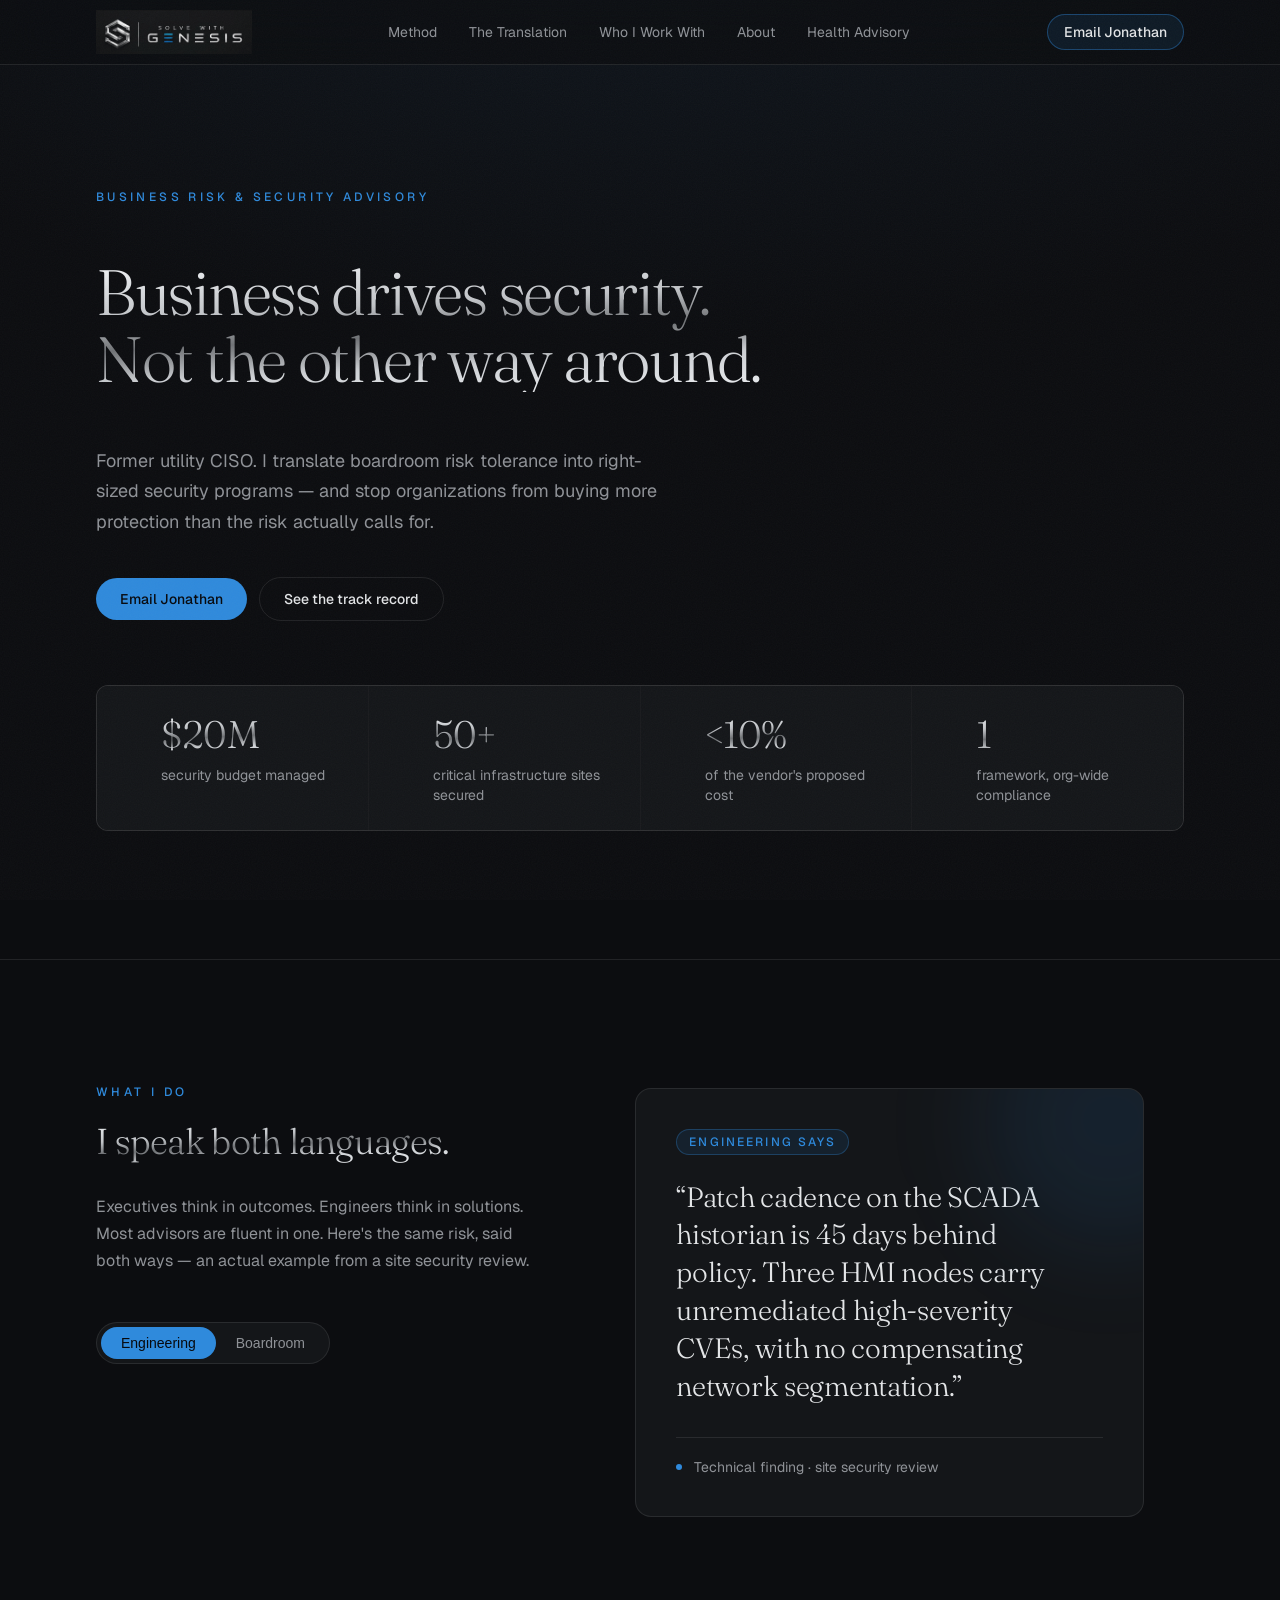
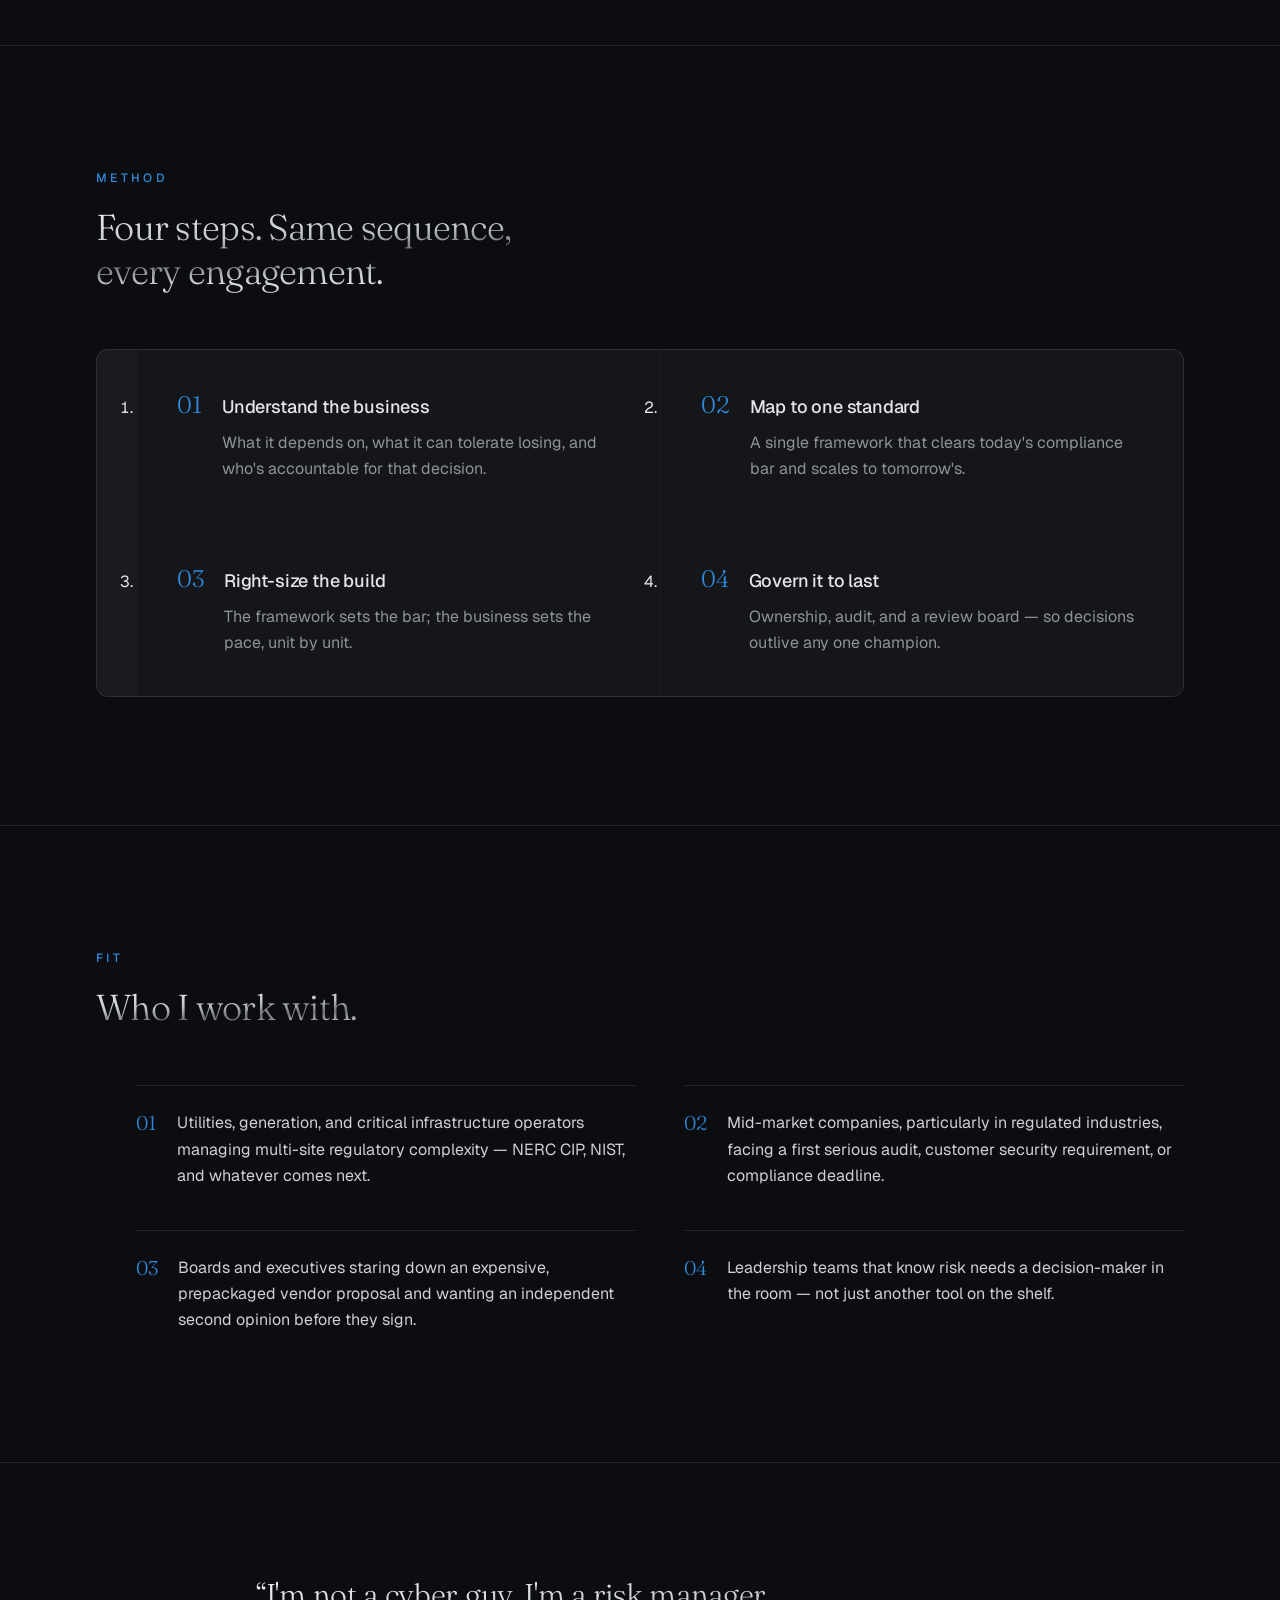
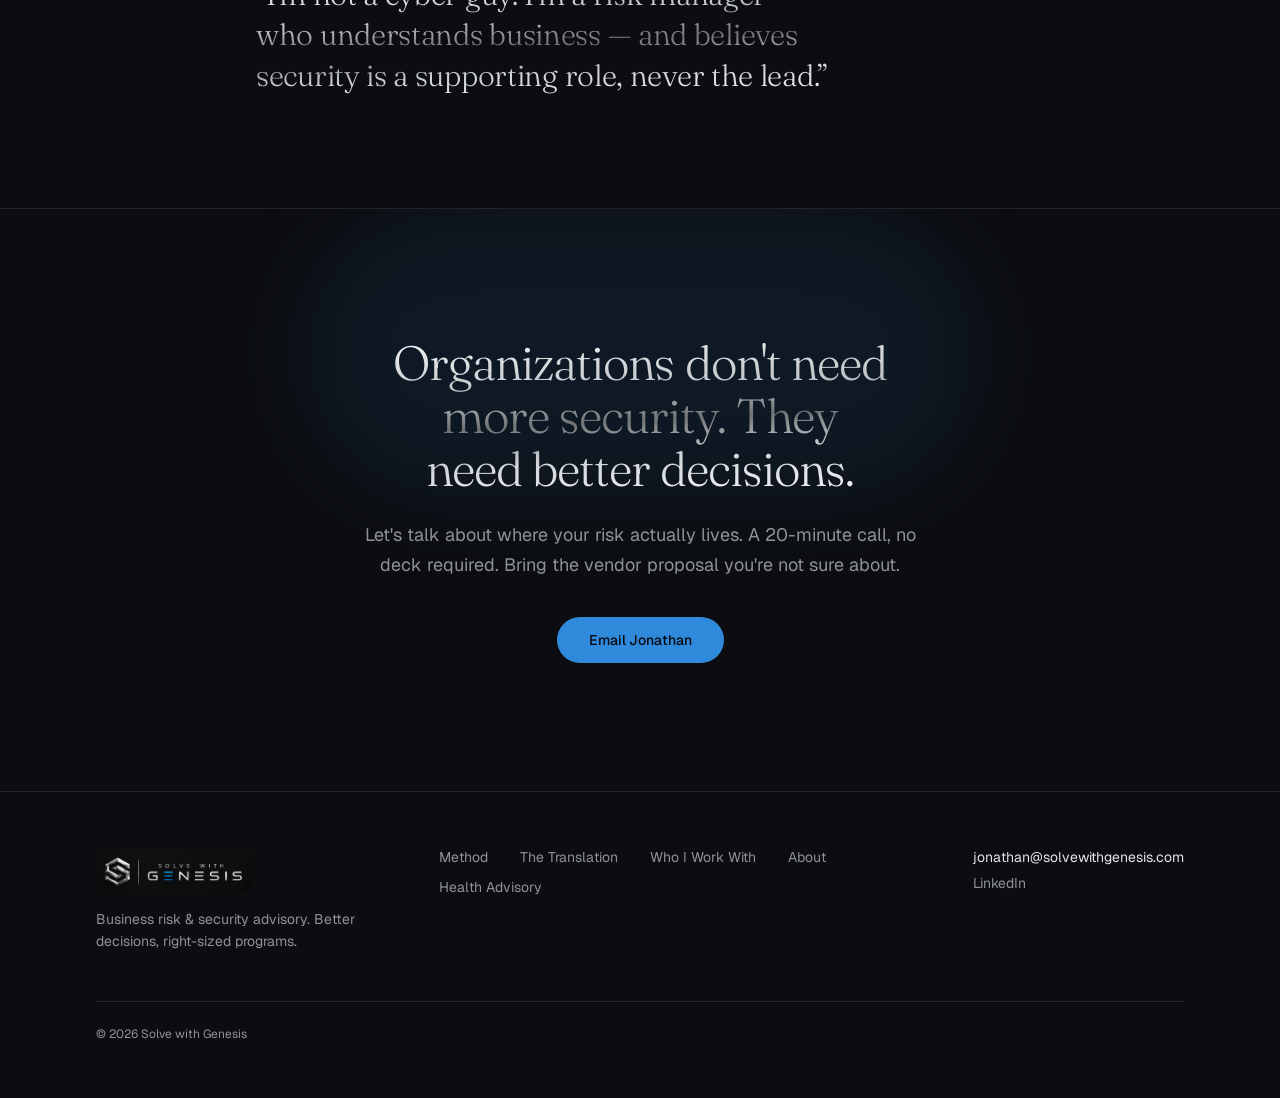
==== commit 54258d13: "Replace site with new static design (v0-inspired dark theme, translator, method, fit, health advisor" ====
--- a/index.html
+++ b/index.html
@@ -1,149 +1,286 @@
 <!DOCTYPE html>
 <html lang="en">
 <head>
-<meta charset="UTF-8">
-<meta name="viewport" content="width=device-width, initial-scale=1.0">
-<title>Solve with Genesis — Business Risk & Security Advisory</title>
-<meta name="description" content="Former utility CISO. Right-sized security and risk programs for organizations who don't need more security — they need better decisions.">
-<link rel="icon" href="favicon-32.png" type="image/png" sizes="32x32">
-<link rel="icon" href="favicon-64.png" type="image/png" sizes="64x64">
-<link rel="apple-touch-icon" href="favicon-64.png">
-<link rel="preconnect" href="https://fonts.googleapis.com">
-<link rel="preconnect" href="https://fonts.gstatic.com" crossorigin>
-<link href="https://fonts.googleapis.com/css2?family=Fraunces:opsz,wght@9..144,340;9..144,440;9..144,500&family=Inter:wght@400;500;600&display=swap" rel="stylesheet">
-<link rel="stylesheet" href="style.css">
+  <meta charset="utf-8" />
+  <meta name="viewport" content="width=device-width, initial-scale=1" />
+  <title>Solve with Genesis — Business Risk &amp; Security Advisory</title>
+  <meta name="description" content="Former utility CISO. I translate boardroom risk tolerance into right-sized security programs — and stop organizations from buying more protection than the risk actually calls for." />
+  <meta name="theme-color" content="#0b0d10" />
+  <link rel="canonical" href="https://www.solvewithgenesis.com/" />
+  <meta property="og:type" content="website" />
+  <meta property="og:url" content="https://www.solvewithgenesis.com/" />
+  <meta property="og:title" content="Solve with Genesis — Business Risk &amp; Security Advisory" />
+  <meta property="og:description" content="Former utility CISO. I translate boardroom risk tolerance into right-sized security programs — and stop organizations from buying more protection than the risk actually calls for." />
+  <meta property="og:site_name" content="Solve with Genesis" />
+  <link rel="preconnect" href="https://fonts.googleapis.com" />
+  <link rel="preconnect" href="https://fonts.gstatic.com" crossorigin />
+  <link href="https://fonts.googleapis.com/css2?family=Fraunces:opsz,wght@9..144,300;9..144,400&family=Geist:wght@400;500;600&display=swap" rel="stylesheet" />
+  <link rel="stylesheet" href="styles.css" />
+  <script type="application/ld+json">
+  {
+    "@context": "https://schema.org",
+    "@type": "ProfessionalService",
+    "name": "Solve with Genesis",
+    "description": "Business risk and security advisory. Former utility CISO translating boardroom risk tolerance into right-sized security programs.",
+    "url": "https://www.solvewithgenesis.com",
+    "email": "jonathan@solvewithgenesis.com",
+    "areaServed": "US",
+    "knowsAbout": ["NERC CIP", "NIST", "Critical infrastructure security", "Business risk management"]
+  }
+  </script>
 </head>
-<body>
-
-<header>
-  <div class="wrap nav-row">
-    <a class="brand" href="index.html">
-      <img src="solve_with_genesis_logo_clean.png" alt="Solve with Genesis" class="brand-mark-full">
-    </a>
-    <nav class="links">
-      <a href="index.html" class="active">Home</a>
-      <a href="methodology.html">Methodology</a>
-      <a href="case-studies.html">Case Studies</a>
-      <a href="about.html">About</a>
-      <a href="cycling-program.html">Health Advisory</a>
-      <a href="#contact">Contact</a>
-    </nav>
-    <a class="btn btn-primary" href="mailto:jonathan@solvewithgenesis.com">Email Jonathan</a>
-  </div>
-</header>
-
-<main>
-
-  <section class="hero">
-    <div class="wrap">
-      <div class="eyebrow">Business Risk & Security Advisory</div>
-      <h1>Business drives security. Not the other way around.</h1>
-      <p class="sub">Former utility CISO. I translate boardroom risk tolerance into right-sized security programs — and stop organizations from buying more protection than the risk actually calls for.</p>
-      <div class="hero-cta">
+<body class="grain">
+  <header class="site-header">
+    <div class="container header-inner">
+      <a href="/" aria-label="Solve with Genesis — home">
+        <img class="logo" src="solve_with_genesis_logo_clean.png" alt="Solve with Genesis" width="330" height="104" />
+      </a>
+      <nav class="nav" aria-label="Primary">
+        <a href="#method">Method</a>
+        <a href="#translation">The Translation</a>
+        <a href="#fit">Who I Work With</a>
+        <a href="#about">About</a>
+        <a href="cycling-program.html">Health Advisory</a>
+      </nav>
+      <a class="header-cta" href="mailto:jonathan@solvewithgenesis.com">Email Jonathan</a>
+    </div>
+  </header>
+
+  <main>
+    <section id="top" class="hero">
+      <div class="container">
+        <p class="label rise" style="animation-delay:0ms">Business Risk &amp; Security Advisory</p>
+        <h1 class="text-metal rise" style="animation-delay:80ms">Business drives security. Not the other way around.</h1>
+        <p class="lead rise" style="animation-delay:180ms">
+          Former utility CISO. I translate boardroom risk tolerance into right-sized security
+          programs — and stop organizations from buying more protection than the risk actually
+          calls for.
+        </p>
+        <div class="hero-actions rise" style="animation-delay:280ms">
+          <a class="btn btn-primary" href="mailto:jonathan@solvewithgenesis.com">Email Jonathan</a>
+          <a class="btn btn-outline" href="#translation">See the track record</a>
+        </div>
+        <dl class="stats rise" style="animation-delay:380ms">
+          <div class="stat">
+            <dt class="visually-hidden">security budget managed</dt>
+            <dd>
+              <span class="stat-value text-metal">$20M</span>
+              <span class="stat-label">security budget managed</span>
+            </dd>
+          </div>
+          <div class="stat">
+            <dt class="visually-hidden">critical infrastructure sites secured</dt>
+            <dd>
+              <span class="stat-value text-metal">50+</span>
+              <span class="stat-label">critical infrastructure sites secured</span>
+            </dd>
+          </div>
+          <div class="stat">
+            <dt class="visually-hidden">of the vendor's proposed cost</dt>
+            <dd>
+              <span class="stat-value text-metal">&lt;10%</span>
+              <span class="stat-label">of the vendor's proposed cost</span>
+            </dd>
+          </div>
+          <div class="stat">
+            <dt class="visually-hidden">framework, org-wide compliance</dt>
+            <dd>
+              <span class="stat-value text-metal">1</span>
+              <span class="stat-label">framework, org-wide compliance</span>
+            </dd>
+          </div>
+        </dl>
+      </div>
+    </section>
+
+    <section id="translation" class="section">
+      <div class="container translator-grid">
+        <div>
+          <p class="label">What I Do</p>
+          <h2 class="text-metal">I speak both languages.</h2>
+          <p style="margin-top:1.25rem;max-width:28rem;line-height:1.7;color:var(--muted-foreground)">
+            Executives think in outcomes. Engineers think in solutions. Most advisors are fluent
+            in one. Here's the same risk, said both ways — an actual example from a site
+            security review.
+          </p>
+          <div class="toggle" role="group" aria-label="Choose how the same risk is described">
+            <button type="button" id="btn-eng" aria-pressed="true">Engineering</button>
+            <button type="button" id="btn-board" aria-pressed="false">Boardroom</button>
+          </div>
+        </div>
+        <figure class="quote-card">
+          <div>
+            <span class="quote-tag" id="quote-tag">Engineering says</span>
+            <blockquote id="quote-body">
+              “Patch cadence on the SCADA historian is 45 days behind policy. Three HMI nodes carry unremediated high-severity CVEs, with no compensating network segmentation.”
+            </blockquote>
+          </div>
+          <figcaption class="quote-meta" id="quote-meta">Technical finding · site security review</figcaption>
+        </figure>
+      </div>
+    </section>
+
+    <section id="method" class="section">
+      <div class="container">
+        <div style="max-width:36rem">
+          <p class="label">Method</p>
+          <h2 class="text-metal">Four steps. Same sequence, every engagement.</h2>
+        </div>
+        <ol class="steps">
+          <li class="step">
+            <div class="step-inner">
+              <span class="step-n">01</span>
+              <div>
+                <h3>Understand the business</h3>
+                <p>What it depends on, what it can tolerate losing, and who's accountable for that decision.</p>
+              </div>
+            </div>
+          </li>
+          <li class="step">
+            <div class="step-inner">
+              <span class="step-n">02</span>
+              <div>
+                <h3>Map to one standard</h3>
+                <p>A single framework that clears today's compliance bar and scales to tomorrow's.</p>
+              </div>
+            </div>
+          </li>
+          <li class="step">
+            <div class="step-inner">
+              <span class="step-n">03</span>
+              <div>
+                <h3>Right-size the build</h3>
+                <p>The framework sets the bar; the business sets the pace, unit by unit.</p>
+              </div>
+            </div>
+          </li>
+          <li class="step">
+            <div class="step-inner">
+              <span class="step-n">04</span>
+              <div>
+                <h3>Govern it to last</h3>
+                <p>Ownership, audit, and a review board — so decisions outlive any one champion.</p>
+              </div>
+            </div>
+          </li>
+        </ol>
+      </div>
+    </section>
+
+    <section id="fit" class="section">
+      <div class="container">
+        <div style="max-width:36rem">
+          <p class="label">Fit</p>
+          <h2 class="text-metal">Who I work with.</h2>
+        </div>
+        <ul class="fits">
+          <li class="fit-item">
+            <span class="fit-n">01</span>
+            <p>Utilities, generation, and critical infrastructure operators managing multi-site regulatory complexity — NERC CIP, NIST, and whatever comes next.</p>
+          </li>
+          <li class="fit-item">
+            <span class="fit-n">02</span>
+            <p>Mid-market companies, particularly in regulated industries, facing a first serious audit, customer security requirement, or compliance deadline.</p>
+          </li>
+          <li class="fit-item">
+            <span class="fit-n">03</span>
+            <p>Boards and executives staring down an expensive, prepackaged vendor proposal and wanting an independent second opinion before they sign.</p>
+          </li>
+          <li class="fit-item">
+            <span class="fit-n">04</span>
+            <p>Leadership teams that know risk needs a decision-maker in the room — not just another tool on the shelf.</p>
+          </li>
+        </ul>
+      </div>
+    </section>
+
+    <section id="about" class="section">
+      <div class="container">
+        <p class="about-quote text-metal">
+          “I'm not a cyber guy. I'm a risk manager who understands business — and
+          believes security is a supporting role, never the lead.”
+        </p>
+      </div>
+    </section>
+
+    <section id="contact" class="section contact">
+      <div class="container contact-inner">
+        <h2 class="text-metal">Organizations don't need more security. They need better decisions.</h2>
+        <p>
+          Let's talk about where your risk actually lives. A 20-minute call, no deck
+          required. Bring the vendor proposal you're not sure about.
+        </p>
         <a class="btn btn-primary" href="mailto:jonathan@solvewithgenesis.com">Email Jonathan</a>
-        <a class="text-link" href="case-studies.html">See the track record</a>
-      </div>
-      <div class="stats">
-        <div class="stat"><div class="num">$20M</div><div class="label">security budget managed</div></div>
-        <div class="stat"><div class="num">50+</div><div class="label">critical infrastructure sites secured</div></div>
-        <div class="stat"><div class="num"><10%</div><div class="label">of the vendor's proposed cost</div></div>
-        <div class="stat"><div class="num">1</div><div class="label">framework, org-wide compliance</div></div>
-      </div>
+      </div>
+    </section>
+  </main>
+
+  <footer class="site-footer">
+    <div class="container">
+      <div class="footer-grid">
+        <div class="footer-brand">
+          <img src="solve_with_genesis_logo_clean.png" alt="Solve with Genesis" width="220" height="70" style="height:2.75rem;width:auto;border-radius:0.375rem" />
+          <p>Business risk &amp; security advisory. Better decisions, right-sized programs.</p>
+        </div>
+        <nav class="footer-nav" aria-label="Footer">
+          <a href="#method">Method</a>
+          <a href="#translation">The Translation</a>
+          <a href="#fit">Who I Work With</a>
+          <a href="#about">About</a>
+          <a href="cycling-program.html">Health Advisory</a>
+        </nav>
+        <div class="footer-contact">
+          <a href="mailto:jonathan@solvewithgenesis.com">jonathan@solvewithgenesis.com</a>
+          <a href="https://www.linkedin.com/" rel="noopener">LinkedIn</a>
+        </div>
+      </div>
+      <p class="footer-copy">© 2026 Solve with Genesis</p>
     </div>
-  </section>
-
-  <section class="on-panel">
-    <div class="wrap">
-      <div class="section-head">
-        <div class="eyebrow">What I Do</div>
-        <h2>I speak both languages.</h2>
-        <p class="lede">Executives think in outcomes. Engineers think in solutions. Most advisors are fluent in one. Here's the same risk, said both ways — an actual example from a site security review.</p>
-      </div>
-      <div class="compare">
-        <div class="compare-col">
-          <div class="compare-label">Engineering says</div>
-          <p>"Patch cadence on the SCADA historian is 45 days behind policy. Three HMI nodes carry unremediated high-severity CVEs, with no compensating network segmentation."</p>
-        </div>
-        <div class="compare-col">
-          <div class="compare-label">Boardroom hears</div>
-          <p>"This gap carries roughly a 1-in-8 chance of a generation outage this year, at an estimated $4M in lost output. Closing it costs $180K and six weeks."</p>
-        </div>
-      </div>
-    </div>
-  </section>
-
-  <section class="tight">
-    <div class="wrap">
-      <div class="section-head" style="margin-bottom:36px;">
-        <div class="eyebrow">Method</div>
-        <h2>Four steps. Same sequence, every engagement.</h2>
-      </div>
-      <div class="steps">
-        <div class="step"><div class="step-head"><div class="step-num">01</div><div class="step-body"><h3>Understand the business</h3><p>What it depends on, what it can tolerate losing, and who's accountable for that decision.</p></div></div></div>
-        <div class="step"><div class="step-head"><div class="step-num">02</div><div class="step-body"><h3>Map to one standard</h3><p>A single framework that clears today's compliance bar and scales to tomorrow's.</p></div></div></div>
-        <div class="step"><div class="step-head"><div class="step-num">03</div><div class="step-body"><h3>Right-size the build</h3><p>The framework sets the bar; the business sets the pace, unit by unit.</p></div></div></div>
-        <div class="step"><div class="step-head"><div class="step-num">04</div><div class="step-body"><h3>Govern it to last</h3><p>Ownership, audit, and a review board — so decisions outlive any one champion.</p></div></div></div>
-      </div>
-      <p style="margin-top:32px;"><a class="text-link" href="methodology.html">Read the full methodology →</a></p>
-    </div>
-  </section>
-
-  <section class="on-panel">
-    <div class="wrap">
-      <div class="section-head">
-        <div class="eyebrow">Fit</div>
-        <h2>Who I work with.</h2>
-      </div>
-      <div class="who-list">
-        <div class="who-item"><span class="idx">01</span><p>Utilities, generation, and critical infrastructure operators managing multi-site regulatory complexity — NERC CIP, NIST, and whatever comes next.</p></div>
-        <div class="who-item"><span class="idx">02</span><p>Mid-market companies, particularly in regulated industries, facing a first serious audit, customer security requirement, or compliance deadline.</p></div>
-        <div class="who-item"><span class="idx">03</span><p>Boards and executives staring down an expensive, prepackaged vendor proposal and wanting an independent second opinion before they sign.</p></div>
-        <div class="who-item"><span class="idx">04</span><p>Leadership teams that know risk needs a decision-maker in the room — not just another tool on the shelf.</p></div>
-      </div>
-    </div>
-  </section>
-
-  <section class="philosophy">
-    <div class="wrap">
-      <blockquote>I'm not a cyber guy. I'm a <em>risk manager</em> who understands business — and believes security is a supporting role, never the lead.</blockquote>
-      <div class="closer">Organizations don't need more security. <strong>They need better decisions.</strong></div>
-    </div>
-  </section>
-
-  <section class="cta-band" id="contact">
-    <div class="wrap inner">
-      <div>
-        <h2>Let's talk about where your risk actually lives.</h2>
-        <p class="sub">20-minute call, no deck required. Bring the vendor proposal you're not sure about.</p>
-      </div>
-      <a class="btn btn-light" href="mailto:jonathan@solvewithgenesis.com">Email Jonathan</a>
-    </div>
-  </section>
-
-</main>
-
-<footer>
-  <div class="wrap">
-    <div class="foot-top">
-      <div class="foot-links">
-        <a href="index.html">Home</a>
-        <a href="methodology.html">Methodology</a>
-        <a href="case-studies.html">Case Studies</a>
-        <a href="about.html">About</a>
-        <a href="cycling-program.html">Health Advisory</a>
-        <a href="#contact">Contact</a>
-      </div>
-      <div class="foot-contact">
-        <a href="mailto:jonathan@solvewithgenesis.com">jonathan@solvewithgenesis.com</a>
-        <a href="https://linkedin.com/in/your-profile" target="_blank" rel="noopener">LinkedIn</a>
-      </div>
-    </div>
-    <div class="foot-row">
-      <span>© <span id="year"></span> Solve with Genesis</span>
-    </div>
-  </div>
-</footer>
-
-<script>document.getElementById('year').textContent = new Date().getFullYear();</script>
+  </footer>
+
+  <script>
+    (function () {
+      var eng = {
+        tag: 'Engineering says',
+        body: '\u201cPatch cadence on the SCADA historian is 45 days behind policy. Three HMI nodes carry unremediated high-severity CVEs, with no compensating network segmentation.\u201d',
+        meta: 'Technical finding · site security review'
+      };
+      var board = {
+        tag: 'Boardroom hears',
+        body: '\u201cThis gap carries roughly a 1-in-8 chance of a generation outage this year, at an estimated $4M in lost output. Closing it costs $180K and six weeks.\u201d',
+        meta: 'Business decision · same finding, translated'
+      };
+      var btnEng = document.getElementById('btn-eng');
+      var btnBoard = document.getElementById('btn-board');
+      var tag = document.getElementById('quote-tag');
+      var body = document.getElementById('quote-body');
+      var meta = document.getElementById('quote-meta');
+
+      function setMode(mode) {
+        var data = mode === 'board' ? board : eng;
+        tag.textContent = data.tag;
+        body.textContent = data.body;
+        meta.textContent = data.meta;
+        btnEng.setAttribute('aria-pressed', mode === 'eng' ? 'true' : 'false');
+        btnBoard.setAttribute('aria-pressed', mode === 'board' ? 'true' : 'false');
+      }
+
+      btnEng.addEventListener('click', function () { setMode('eng'); });
+      btnBoard.addEventListener('click', function () { setMode('board'); });
+    })();
+  </script>
+  <style>
+    .visually-hidden {
+      position: absolute;
+      width: 1px;
+      height: 1px;
+      padding: 0;
+      margin: -1px;
+      overflow: hidden;
+      clip: rect(0, 0, 0, 0);
+      white-space: nowrap;
+      border: 0;
+    }
+  </style>
 </body>
 </html>
--- a/styles.css
+++ b/styles.css
@@ -0,0 +1,729 @@
+/* Solve with Genesis — static design system (from v0 redesign) */
+
+:root {
+  color-scheme: dark;
+  --background: oklch(0.16 0.006 255);
+  --foreground: oklch(0.92 0.004 255);
+  --card: oklch(0.2 0.007 255);
+  --primary: oklch(0.62 0.15 250);
+  --primary-foreground: oklch(0.14 0.01 255);
+  --secondary: oklch(0.26 0.008 255);
+  --muted: oklch(0.24 0.007 255);
+  --muted-foreground: oklch(0.66 0.008 255);
+  --border: oklch(1 0 0 / 9%);
+  --metal: oklch(0.9 0.004 255);
+  --destructive: oklch(0.62 0.2 25);
+  --radius: 0.5rem;
+  --font-serif: "Fraunces", Georgia, "Times New Roman", serif;
+  --font-sans: "Geist", ui-sans-serif, system-ui, -apple-system, sans-serif;
+}
+
+*,
+*::before,
+*::after {
+  box-sizing: border-box;
+  border-color: var(--border);
+}
+
+html {
+  scroll-behavior: smooth;
+}
+
+body {
+  margin: 0;
+  min-height: 100vh;
+  font-family: var(--font-sans);
+  background: var(--background);
+  color: var(--foreground);
+  background-image: radial-gradient(120% 80% at 50% -10%, oklch(0.24 0.03 250 / 0.5), transparent 60%);
+  background-attachment: fixed;
+  -webkit-font-smoothing: antialiased;
+}
+
+::selection {
+  background: oklch(0.62 0.15 250 / 0.3);
+}
+
+a {
+  color: inherit;
+  text-decoration: none;
+}
+
+img {
+  max-width: 100%;
+  height: auto;
+  display: block;
+}
+
+.grain::before {
+  content: "";
+  position: fixed;
+  inset: 0;
+  z-index: 60;
+  pointer-events: none;
+  opacity: 0.035;
+  background-image: url("data:image/svg+xml,%3Csvg xmlns='http://www.w3.org/2000/svg' width='140' height='140'%3E%3Cfilter id='n'%3E%3CfeTurbulence type='fractalNoise' baseFrequency='0.85' numOctaves='3' stitchTiles='stitch'/%3E%3C/filter%3E%3Crect width='100%25' height='100%25' filter='url(%23n)'/%3E%3C/svg%3E");
+}
+
+.text-metal {
+  background: linear-gradient(
+    177deg,
+    oklch(0.98 0.004 255) 0%,
+    oklch(0.82 0.006 255) 34%,
+    oklch(0.55 0.006 255) 52%,
+    oklch(0.86 0.006 255) 70%,
+    oklch(0.98 0.004 255) 100%
+  );
+  -webkit-background-clip: text;
+  background-clip: text;
+  color: transparent;
+}
+
+.hairline {
+  border-color: oklch(1 0 0 / 9%);
+}
+
+@keyframes rise {
+  from {
+    opacity: 0;
+    transform: translateY(18px);
+  }
+  to {
+    opacity: 1;
+    transform: translateY(0);
+  }
+}
+
+.rise {
+  animation: rise 0.9s cubic-bezier(0.16, 1, 0.3, 1) both;
+}
+
+@media (prefers-reduced-motion: reduce) {
+  .rise {
+    animation: none;
+  }
+}
+
+.container {
+  width: 100%;
+  max-width: 72rem;
+  margin-left: auto;
+  margin-right: auto;
+  padding-left: 1.25rem;
+  padding-right: 1.25rem;
+}
+
+@media (min-width: 768px) {
+  .container {
+    padding-left: 2rem;
+    padding-right: 2rem;
+  }
+}
+
+.label {
+  font-size: 0.75rem;
+  font-weight: 500;
+  text-transform: uppercase;
+  letter-spacing: 0.28em;
+  color: var(--primary);
+}
+
+.serif {
+  font-family: var(--font-serif);
+  font-weight: 300;
+  letter-spacing: -0.02em;
+}
+
+.btn {
+  display: inline-flex;
+  align-items: center;
+  justify-content: center;
+  border-radius: 9999px;
+  padding: 0.75rem 1.5rem;
+  font-size: 0.875rem;
+  font-weight: 500;
+  transition: transform 0.15s ease, background 0.15s ease, color 0.15s ease;
+}
+
+.btn-primary {
+  background: var(--primary);
+  color: var(--primary-foreground);
+}
+
+.btn-primary:hover {
+  transform: translateY(-2px);
+}
+
+.btn-outline {
+  border: 1px solid var(--border);
+  color: var(--foreground);
+}
+
+.btn-outline:hover {
+  background: var(--secondary);
+}
+
+.site-header {
+  position: sticky;
+  top: 0;
+  z-index: 50;
+  border-bottom: 1px solid var(--border);
+  background: oklch(0.16 0.006 255 / 0.7);
+  backdrop-filter: blur(20px);
+}
+
+.header-inner {
+  display: flex;
+  height: 4rem;
+  align-items: center;
+  justify-content: space-between;
+}
+
+.logo {
+  height: 2.75rem;
+  width: auto;
+  mix-blend-mode: screen;
+}
+
+.nav {
+  display: none;
+  align-items: center;
+  gap: 2rem;
+}
+
+.nav a {
+  font-size: 0.875rem;
+  color: var(--muted-foreground);
+  transition: color 0.15s;
+}
+
+.nav a:hover {
+  color: var(--foreground);
+}
+
+.header-cta {
+  border-radius: 9999px;
+  border: 1px solid oklch(0.62 0.15 250 / 0.4);
+  background: oklch(0.62 0.15 250 / 0.1);
+  padding: 0.5rem 1rem;
+  font-size: 0.875rem;
+  font-weight: 500;
+  transition: background 0.15s;
+}
+
+.header-cta:hover {
+  background: oklch(0.62 0.15 250 / 0.2);
+}
+
+@media (min-width: 768px) {
+  .nav {
+    display: flex;
+  }
+}
+
+.hero {
+  position: relative;
+  overflow: hidden;
+  padding: 5rem 0 5rem;
+}
+
+@media (min-width: 768px) {
+  .hero {
+    padding: 7rem 0 7rem;
+  }
+}
+
+.hero h1 {
+  max-width: 56rem;
+  font-family: var(--font-serif);
+  font-weight: 300;
+  font-size: clamp(2.25rem, 5vw, 4.5rem);
+  line-height: 1.05;
+  letter-spacing: -0.02em;
+  text-wrap: balance;
+}
+
+.hero .lead {
+  margin-top: 2rem;
+  max-width: 36rem;
+  font-size: 1.125rem;
+  line-height: 1.7;
+  color: var(--muted-foreground);
+  text-wrap: pretty;
+}
+
+.hero-actions {
+  margin-top: 2.5rem;
+  display: flex;
+  flex-direction: column;
+  gap: 0.75rem;
+}
+
+@media (min-width: 640px) {
+  .hero-actions {
+    flex-direction: row;
+    align-items: center;
+  }
+}
+
+.stats {
+  margin-top: 4rem;
+  display: grid;
+  grid-template-columns: repeat(2, 1fr);
+  gap: 1px;
+  overflow: hidden;
+  border-radius: 0.75rem;
+  border: 1px solid var(--border);
+  background: oklch(1 0 0 / 6%);
+}
+
+@media (min-width: 768px) {
+  .stats {
+    grid-template-columns: repeat(4, 1fr);
+  }
+}
+
+.stat {
+  background: var(--card);
+  padding: 1.5rem;
+}
+
+.stat-value {
+  display: block;
+  font-family: var(--font-serif);
+  font-weight: 300;
+  font-size: clamp(2rem, 3vw, 3rem);
+  letter-spacing: -0.02em;
+}
+
+.stat-label {
+  display: block;
+  margin-top: 0.5rem;
+  font-size: 0.875rem;
+  line-height: 1.4;
+  color: var(--muted-foreground);
+}
+
+.section {
+  border-top: 1px solid var(--border);
+  padding: 5rem 0;
+}
+
+@media (min-width: 768px) {
+  .section {
+    padding: 7rem 0;
+  }
+}
+
+.section h2 {
+  margin-top: 1.25rem;
+  font-family: var(--font-serif);
+  font-weight: 300;
+  font-size: clamp(1.75rem, 3vw, 2.25rem);
+  line-height: 1.2;
+  letter-spacing: -0.02em;
+  text-wrap: balance;
+}
+
+.translator-grid {
+  display: grid;
+  gap: 3rem;
+}
+
+@media (min-width: 1024px) {
+  .translator-grid {
+    grid-template-columns: 0.85fr 1.15fr;
+    gap: 4rem;
+  }
+}
+
+.toggle {
+  margin-top: 2rem;
+  display: inline-flex;
+  border-radius: 9999px;
+  border: 1px solid var(--border);
+  background: var(--card);
+  padding: 0.25rem;
+}
+
+.toggle button {
+  border: none;
+  background: transparent;
+  border-radius: 9999px;
+  padding: 0.5rem 1.25rem;
+  font-size: 0.875rem;
+  font-weight: 500;
+  color: var(--muted-foreground);
+  cursor: pointer;
+  transition: background 0.15s, color 0.15s;
+}
+
+.toggle button[aria-pressed="true"] {
+  background: var(--primary);
+  color: var(--primary-foreground);
+}
+
+.toggle button:hover:not([aria-pressed="true"]) {
+  color: var(--foreground);
+}
+
+.quote-card {
+  position: relative;
+  display: flex;
+  min-height: 22rem;
+  flex-direction: column;
+  justify-content: space-between;
+  overflow: hidden;
+  border-radius: 1rem;
+  border: 1px solid var(--border);
+  background: var(--card);
+  padding: 2rem;
+}
+
+@media (min-width: 768px) {
+  .quote-card {
+    padding: 2.5rem;
+  }
+}
+
+.quote-card::before {
+  content: "";
+  position: absolute;
+  right: -6rem;
+  top: -6rem;
+  height: 16rem;
+  width: 16rem;
+  border-radius: 9999px;
+  background: oklch(0.62 0.15 250 / 0.1);
+  filter: blur(48px);
+  pointer-events: none;
+}
+
+.quote-tag {
+  display: inline-block;
+  border-radius: 9999px;
+  border: 1px solid oklch(0.62 0.15 250 / 0.3);
+  background: oklch(0.62 0.15 250 / 0.1);
+  padding: 0.25rem 0.75rem;
+  font-size: 0.75rem;
+  font-weight: 500;
+  text-transform: uppercase;
+  letter-spacing: 0.18em;
+  color: var(--primary);
+}
+
+.quote-card blockquote {
+  margin: 1.5rem 0 0;
+  font-family: var(--font-serif);
+  font-weight: 300;
+  font-size: clamp(1.35rem, 2.5vw, 1.75rem);
+  line-height: 1.35;
+  letter-spacing: -0.01em;
+  text-wrap: balance;
+}
+
+.quote-meta {
+  margin-top: 2rem;
+  display: flex;
+  align-items: center;
+  gap: 0.75rem;
+  border-top: 1px solid var(--border);
+  padding-top: 1.25rem;
+  font-size: 0.875rem;
+  color: var(--muted-foreground);
+}
+
+.quote-meta::before {
+  content: "";
+  display: inline-block;
+  height: 0.375rem;
+  width: 0.375rem;
+  border-radius: 9999px;
+  background: var(--primary);
+}
+
+.steps {
+  margin-top: 3.5rem;
+  display: grid;
+  gap: 1px;
+  overflow: hidden;
+  border-radius: 0.75rem;
+  border: 1px solid var(--border);
+  background: oklch(1 0 0 / 6%);
+}
+
+@media (min-width: 768px) {
+  .steps {
+    grid-template-columns: repeat(2, 1fr);
+  }
+}
+
+.step {
+  background: var(--card);
+  padding: 2rem;
+}
+
+@media (min-width: 768px) {
+  .step {
+    padding: 2.5rem;
+  }
+}
+
+.step-inner {
+  display: flex;
+  align-items: baseline;
+  gap: 1.25rem;
+}
+
+.step-n {
+  font-family: var(--font-serif);
+  font-weight: 300;
+  font-size: 1.5rem;
+  font-variant-numeric: tabular-nums;
+  color: var(--primary);
+}
+
+.step h3 {
+  margin: 0;
+  font-size: 1.125rem;
+  font-weight: 500;
+  letter-spacing: -0.01em;
+}
+
+.step p {
+  margin: 0.75rem 0 0;
+  max-width: 28rem;
+  line-height: 1.65;
+  color: var(--muted-foreground);
+}
+
+.fits {
+  margin-top: 3.5rem;
+  display: grid;
+  gap: 2rem;
+}
+
+@media (min-width: 768px) {
+  .fits {
+    grid-template-columns: repeat(2, 1fr);
+    gap: 2.5rem 3rem;
+  }
+}
+
+.fit-item {
+  display: flex;
+  gap: 1.25rem;
+  border-top: 1px solid var(--border);
+  padding-top: 1.5rem;
+}
+
+.fit-n {
+  font-family: var(--font-serif);
+  font-weight: 300;
+  font-size: 1.25rem;
+  font-variant-numeric: tabular-nums;
+  color: var(--primary);
+}
+
+.fit-item p {
+  margin: 0;
+  line-height: 1.65;
+  color: oklch(0.92 0.004 255 / 0.9);
+  text-wrap: pretty;
+}
+
+.about-quote {
+  max-width: 48rem;
+  margin: 0 auto;
+  font-family: var(--font-serif);
+  font-weight: 300;
+  font-size: clamp(1.35rem, 2.5vw, 1.875rem);
+  line-height: 1.35;
+  letter-spacing: -0.01em;
+  text-wrap: balance;
+}
+
+.contact {
+  position: relative;
+  overflow: hidden;
+  text-align: center;
+  padding: 6rem 0;
+}
+
+@media (min-width: 768px) {
+  .contact {
+    padding: 8rem 0;
+  }
+}
+
+.contact::before {
+  content: "";
+  position: absolute;
+  left: 50%;
+  top: 0;
+  height: 18rem;
+  width: 42rem;
+  transform: translateX(-50%);
+  border-radius: 9999px;
+  background: oklch(0.62 0.15 250 / 0.1);
+  filter: blur(48px);
+  pointer-events: none;
+}
+
+.contact-inner {
+  position: relative;
+  max-width: 42rem;
+  margin: 0 auto;
+}
+
+.contact h2 {
+  margin: 0;
+  font-family: var(--font-serif);
+  font-weight: 300;
+  font-size: clamp(1.75rem, 4vw, 3rem);
+  line-height: 1.1;
+  letter-spacing: -0.02em;
+  text-wrap: balance;
+}
+
+.contact p {
+  margin: 1.5rem auto 0;
+  max-width: 36rem;
+  font-size: 1.125rem;
+  line-height: 1.7;
+  color: var(--muted-foreground);
+  text-wrap: pretty;
+}
+
+.contact .btn {
+  margin-top: 2.25rem;
+  padding: 0.875rem 2rem;
+}
+
+.site-footer {
+  border-top: 1px solid var(--border);
+  padding: 3.5rem 0;
+}
+
+.footer-grid {
+  display: flex;
+  flex-direction: column;
+  gap: 2.5rem;
+}
+
+@media (min-width: 768px) {
+  .footer-grid {
+    flex-direction: row;
+    align-items: flex-start;
+    justify-content: space-between;
+  }
+}
+
+.footer-brand p {
+  margin: 1rem 0 0;
+  max-width: 20rem;
+  font-size: 0.875rem;
+  line-height: 1.6;
+  color: var(--muted-foreground);
+}
+
+.footer-nav {
+  display: flex;
+  flex-wrap: wrap;
+  gap: 0.75rem 2rem;
+}
+
+.footer-nav a {
+  font-size: 0.875rem;
+  color: var(--muted-foreground);
+  transition: color 0.15s;
+}
+
+.footer-nav a:hover {
+  color: var(--foreground);
+}
+
+.footer-contact {
+  display: flex;
+  flex-direction: column;
+  gap: 0.5rem;
+  font-size: 0.875rem;
+}
+
+.footer-contact a:first-child {
+  color: var(--foreground);
+}
+
+.footer-contact a {
+  color: var(--muted-foreground);
+  transition: color 0.15s;
+}
+
+.footer-contact a:hover {
+  color: var(--primary);
+}
+
+.footer-copy {
+  margin: 3rem 0 0;
+  border-top: 1px solid var(--border);
+  padding-top: 1.5rem;
+  font-size: 0.75rem;
+  color: var(--muted-foreground);
+}
+
+.safety {
+  margin-top: 2.5rem;
+  display: flex;
+  align-items: flex-start;
+  gap: 1rem;
+  border-radius: 0.75rem;
+  border: 1px solid oklch(0.62 0.2 25 / 0.3);
+  background: oklch(0.62 0.2 25 / 0.1);
+  padding: 1.25rem;
+}
+
+.safety-icon {
+  flex-shrink: 0;
+  display: inline-flex;
+  height: 1.25rem;
+  width: 1.25rem;
+  align-items: center;
+  justify-content: center;
+  border-radius: 9999px;
+  border: 1px solid oklch(0.62 0.2 25 / 0.5);
+  font-size: 0.75rem;
+  font-weight: 600;
+  color: var(--destructive);
+  margin-top: 0.125rem;
+}
+
+.phase-grid {
+  display: grid;
+  gap: 1rem;
+  margin-top: 2rem;
+}
+
+@media (min-width: 768px) {
+  .phase-grid {
+    grid-template-columns: repeat(3, 1fr);
+  }
+}
+
+.phase-card {
+  border-radius: 0.75rem;
+  border: 1px solid var(--border);
+  background: var(--card);
+  padding: 1.5rem;
+}
+
+.phase-card h3 {
+  margin: 0.5rem 0 0;
+  font-size: 1.125rem;
+}
+
+.phase-card p {
+  margin: 0.75rem 0 0;
+  font-size: 0.875rem;
+  line-height: 1.6;
+  color: var(--muted-foreground);
+}
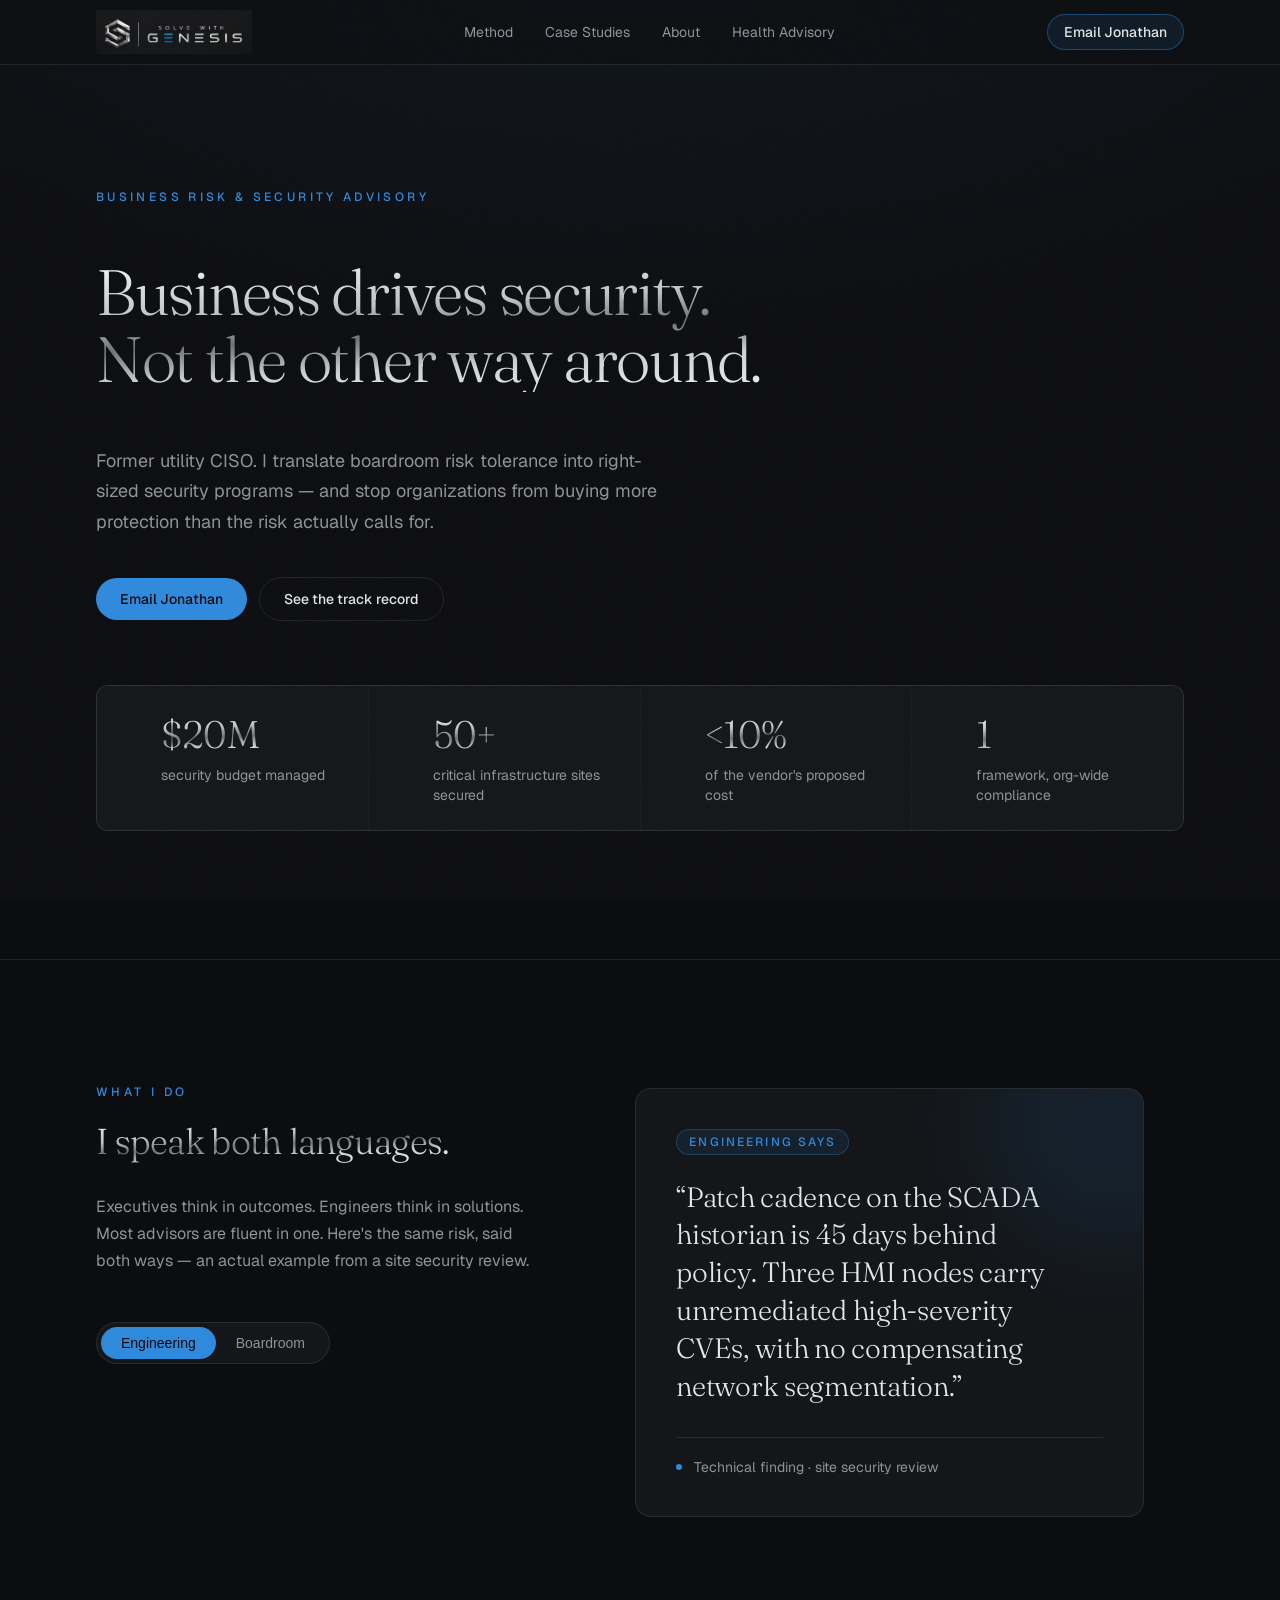
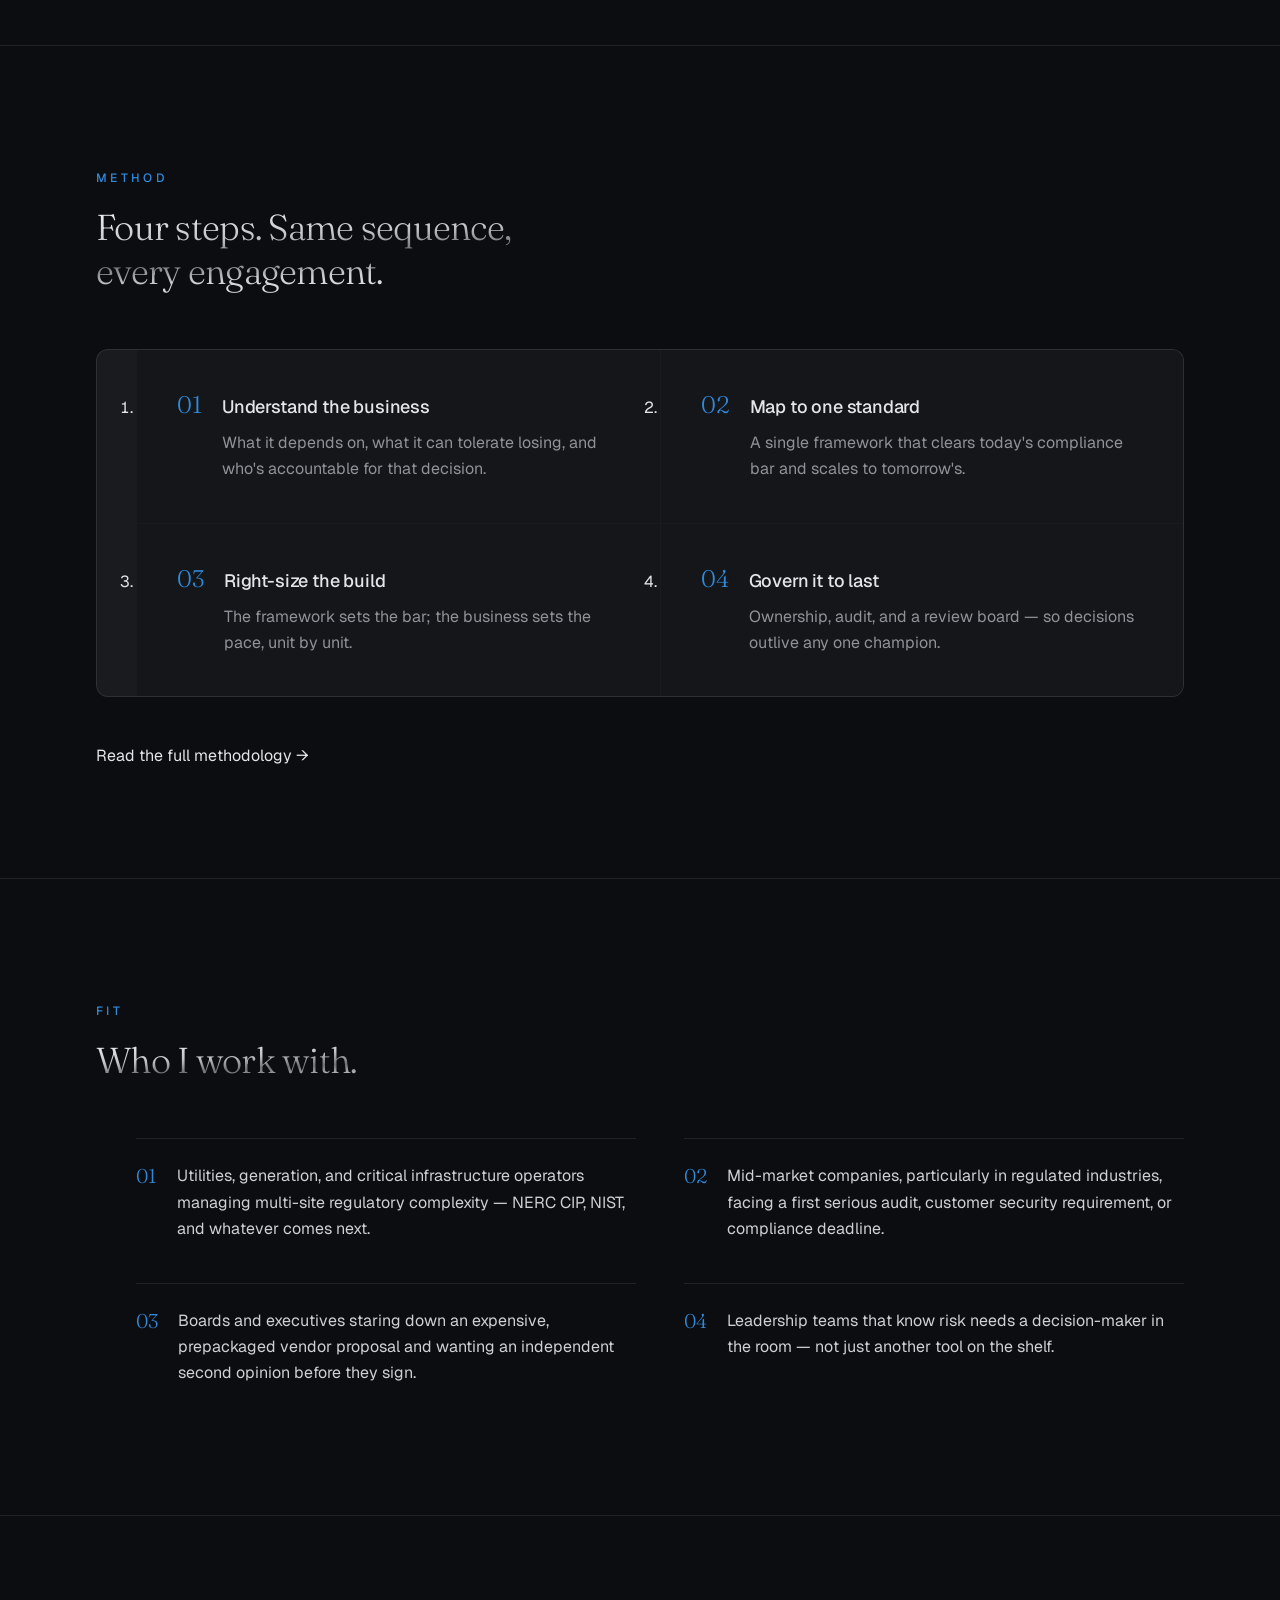
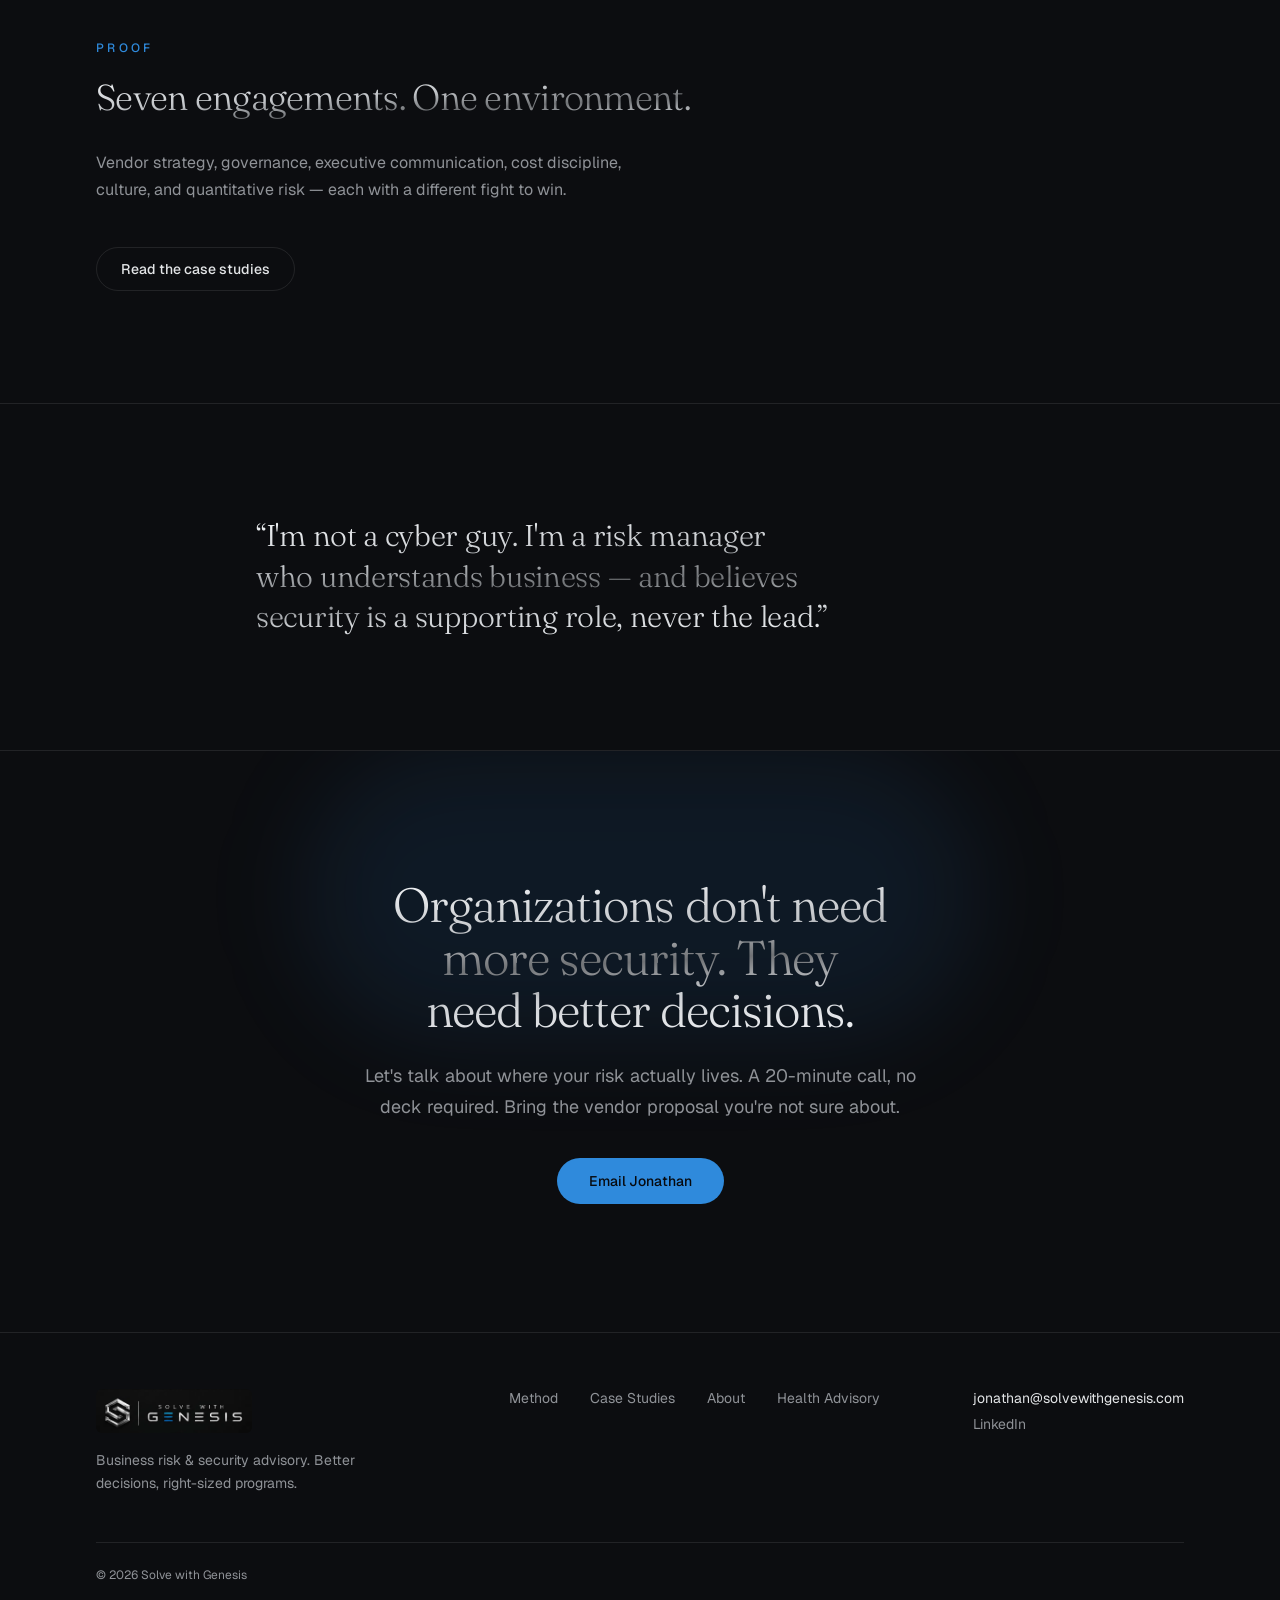
==== commit a434bab4: "Restore full depth for designer review: multi-page architecture, complete interactive 12-week cyclin" ====
--- a/index.html
+++ b/index.html
@@ -36,10 +36,9 @@
         <img class="logo" src="solve_with_genesis_logo_clean.png" alt="Solve with Genesis" width="330" height="104" />
       </a>
       <nav class="nav" aria-label="Primary">
-        <a href="#method">Method</a>
-        <a href="#translation">The Translation</a>
-        <a href="#fit">Who I Work With</a>
-        <a href="#about">About</a>
+        <a href="methodology.html">Method</a>
+        <a href="case-studies.html">Case Studies</a>
+        <a href="about.html">About</a>
         <a href="cycling-program.html">Health Advisory</a>
       </nav>
       <a class="header-cta" href="mailto:jonathan@solvewithgenesis.com">Email Jonathan</a>
@@ -47,6 +46,7 @@
   </header>
 
   <main>
+    <!-- Hero -->
     <section id="top" class="hero">
       <div class="container">
         <p class="label rise" style="animation-delay:0ms">Business Risk &amp; Security Advisory</p>
@@ -93,6 +93,7 @@
       </div>
     </section>
 
+    <!-- Translation -->
     <section id="translation" class="section">
       <div class="container translator-grid">
         <div>
@@ -120,6 +121,7 @@
       </div>
     </section>
 
+    <!-- Method -->
     <section id="method" class="section">
       <div class="container">
         <div style="max-width:36rem">
@@ -164,9 +166,11 @@
             </div>
           </li>
         </ol>
-      </div>
-    </section>
-
+        <a href="methodology.html" class="text-link" style="display:inline-block;margin-top:2rem">Read the full methodology →</a>
+      </div>
+    </section>
+
+    <!-- Fit -->
     <section id="fit" class="section">
       <div class="container">
         <div style="max-width:36rem">
@@ -194,6 +198,17 @@
       </div>
     </section>
 
+    <!-- Case studies teaser -->
+    <section class="section" id="cases-teaser">
+      <div class="container">
+        <p class="label">Proof</p>
+        <h2 class="text-metal">Seven engagements. One environment.</h2>
+        <p style="margin-top:1rem;max-width:36rem;line-height:1.7;color:var(--muted-foreground)">Vendor strategy, governance, executive communication, cost discipline, culture, and quantitative risk — each with a different fight to win.</p>
+        <a href="case-studies.html" class="btn btn-outline" style="margin-top:1.75rem">Read the case studies</a>
+      </div>
+    </section>
+
+    <!-- About -->
     <section id="about" class="section">
       <div class="container">
         <p class="about-quote text-metal">
@@ -203,6 +218,7 @@
       </div>
     </section>
 
+    <!-- Contact -->
     <section id="contact" class="section contact">
       <div class="container contact-inner">
         <h2 class="text-metal">Organizations don't need more security. They need better decisions.</h2>
@@ -223,10 +239,9 @@
           <p>Business risk &amp; security advisory. Better decisions, right-sized programs.</p>
         </div>
         <nav class="footer-nav" aria-label="Footer">
-          <a href="#method">Method</a>
-          <a href="#translation">The Translation</a>
-          <a href="#fit">Who I Work With</a>
-          <a href="#about">About</a>
+          <a href="methodology.html">Method</a>
+          <a href="case-studies.html">Case Studies</a>
+          <a href="about.html">About</a>
           <a href="cycling-program.html">Health Advisory</a>
         </nav>
         <div class="footer-contact">
@@ -242,12 +257,12 @@
     (function () {
       var eng = {
         tag: 'Engineering says',
-        body: '\u201cPatch cadence on the SCADA historian is 45 days behind policy. Three HMI nodes carry unremediated high-severity CVEs, with no compensating network segmentation.\u201d',
+        body: '“Patch cadence on the SCADA historian is 45 days behind policy. Three HMI nodes carry unremediated high-severity CVEs, with no compensating network segmentation.”',
         meta: 'Technical finding · site security review'
       };
       var board = {
         tag: 'Boardroom hears',
-        body: '\u201cThis gap carries roughly a 1-in-8 chance of a generation outage this year, at an estimated $4M in lost output. Closing it costs $180K and six weeks.\u201d',
+        body: '“This gap carries roughly a 1-in-8 chance of a generation outage this year, at an estimated $4M in lost output. Closing it costs $180K and six weeks.”',
         meta: 'Business decision · same finding, translated'
       };
       var btnEng = document.getElementById('btn-eng');
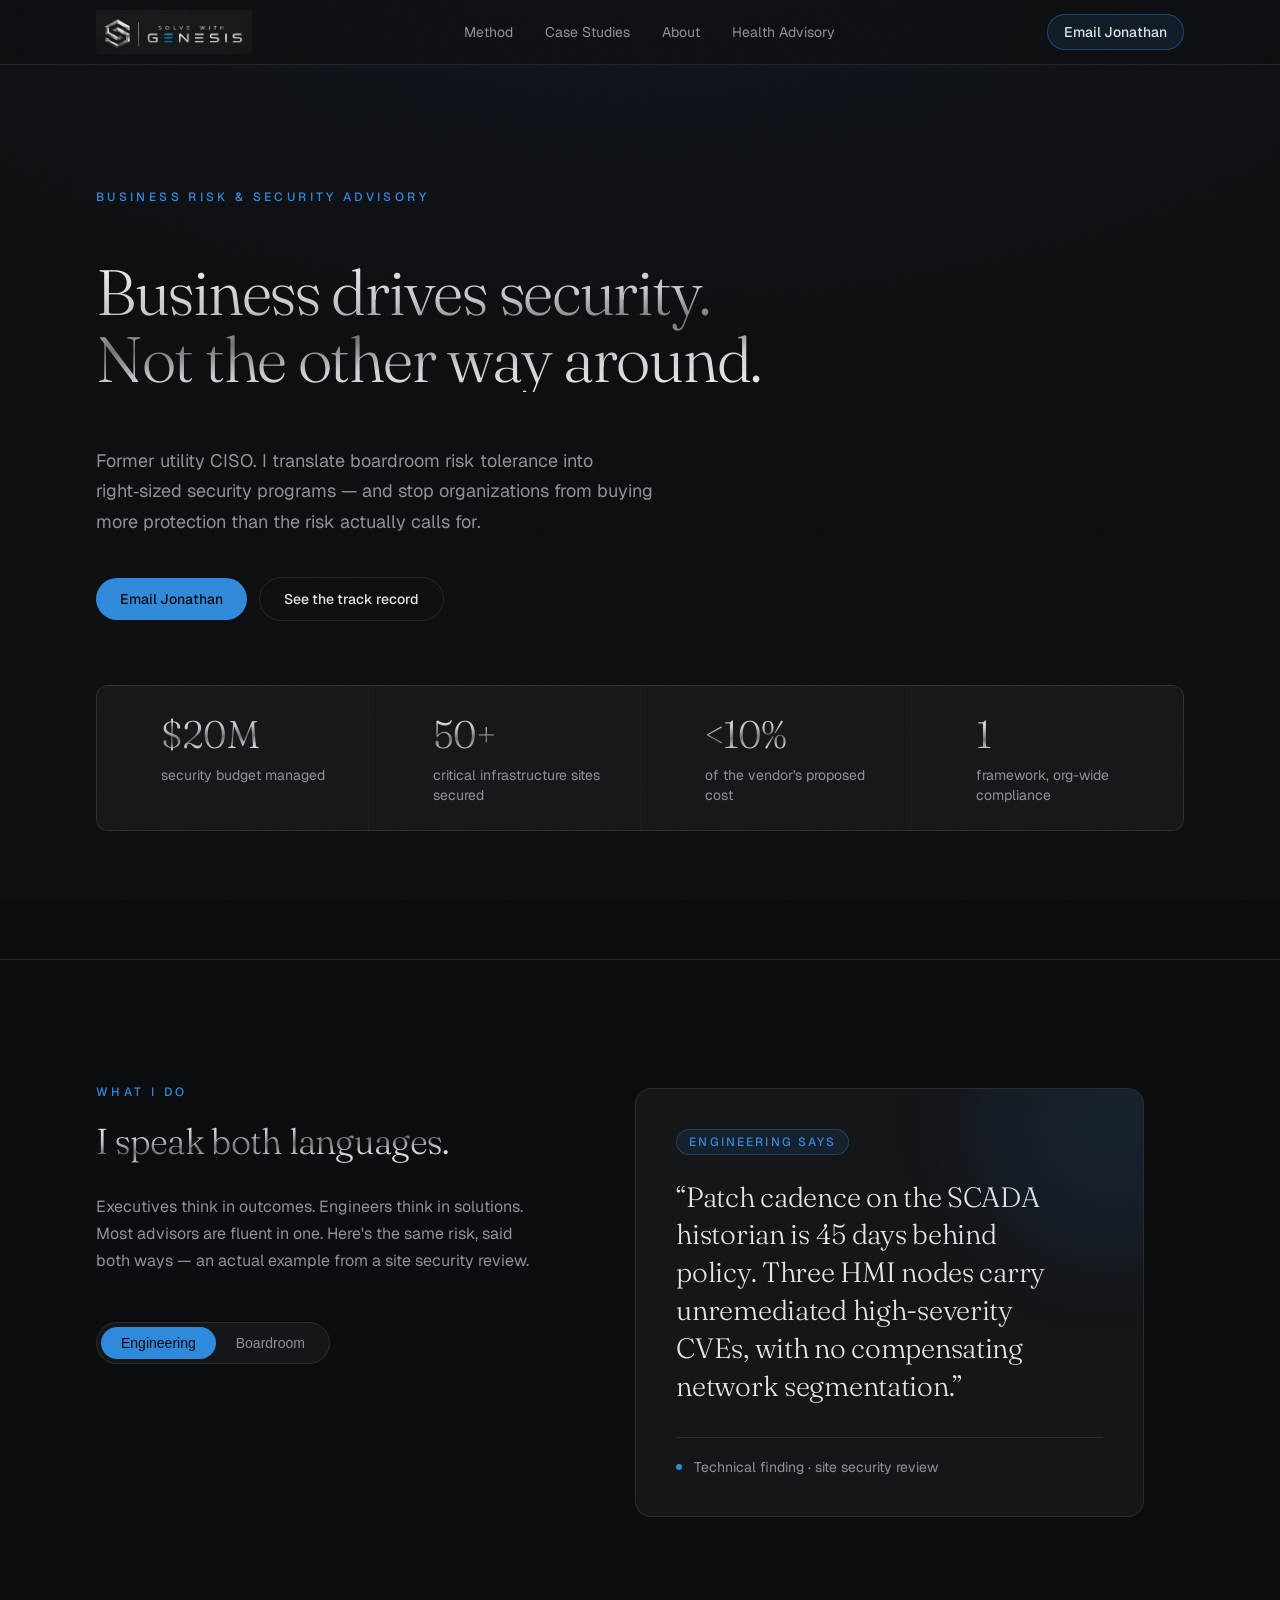
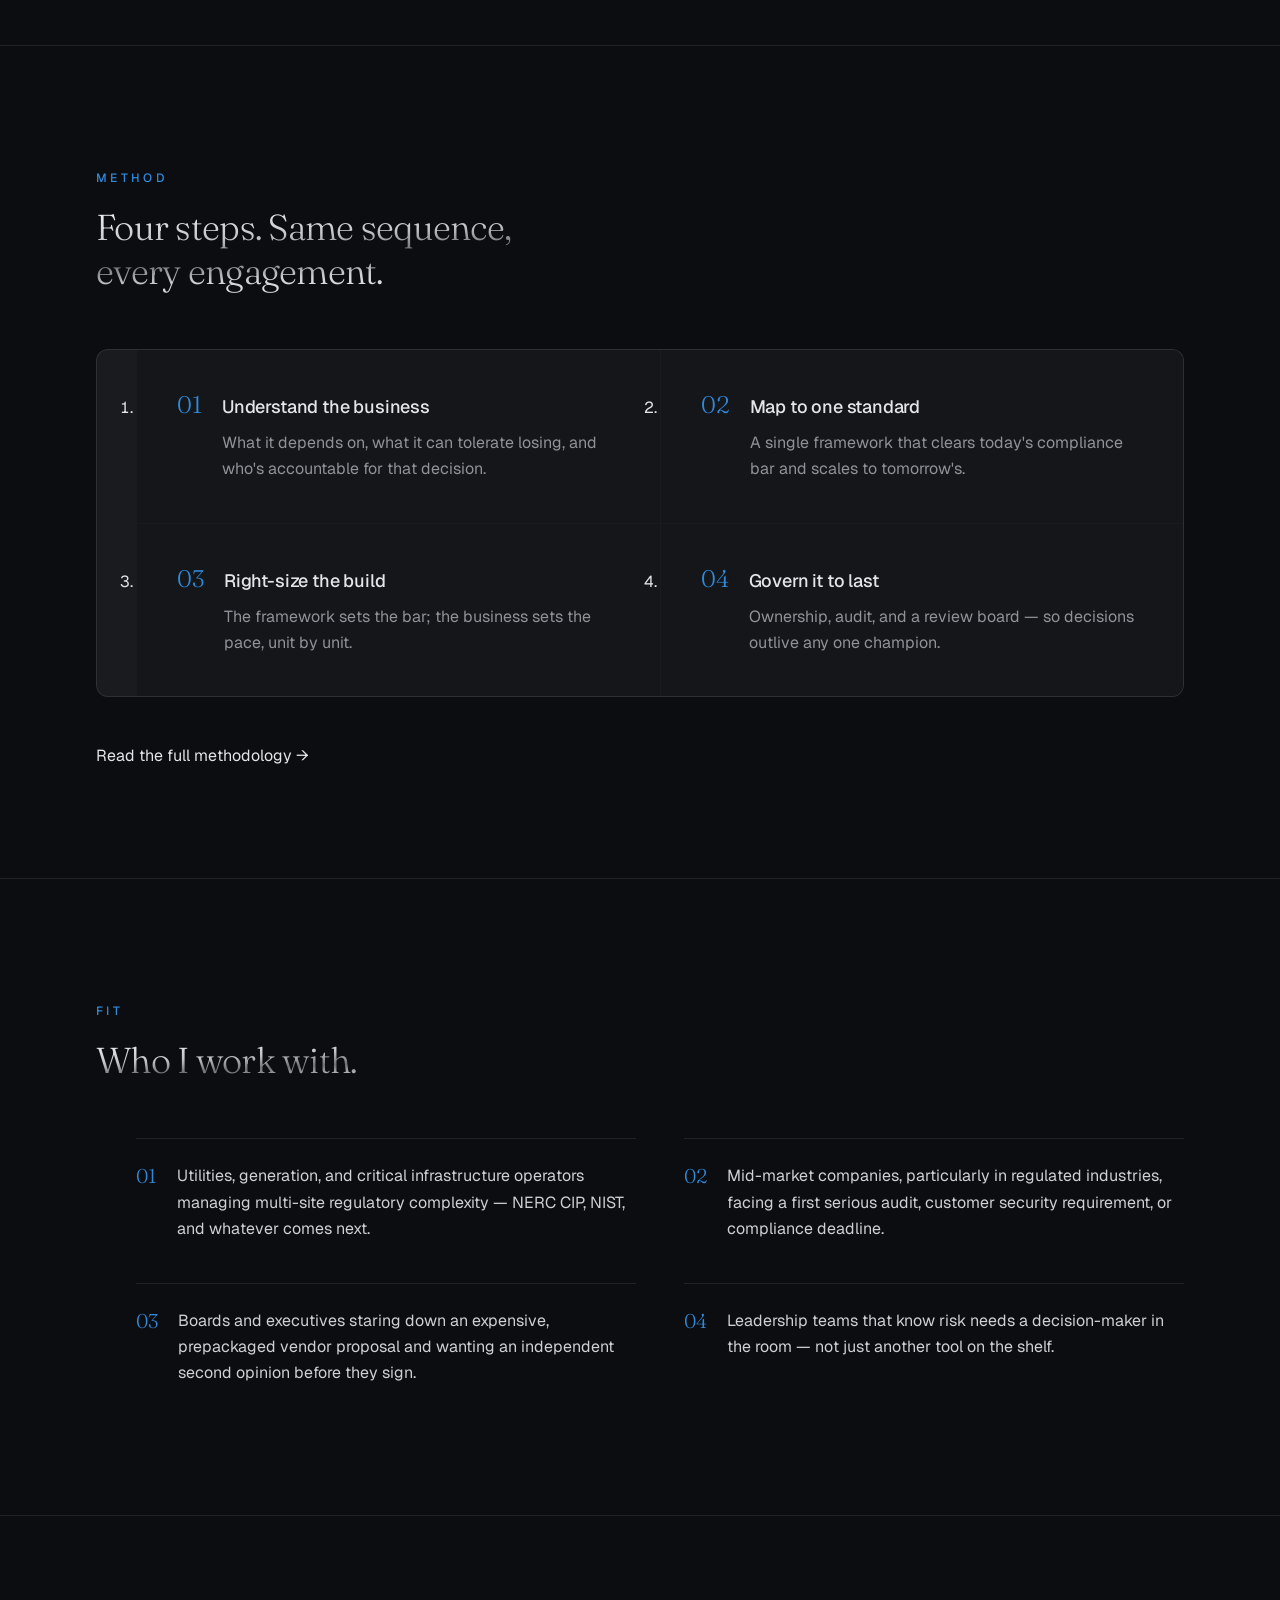
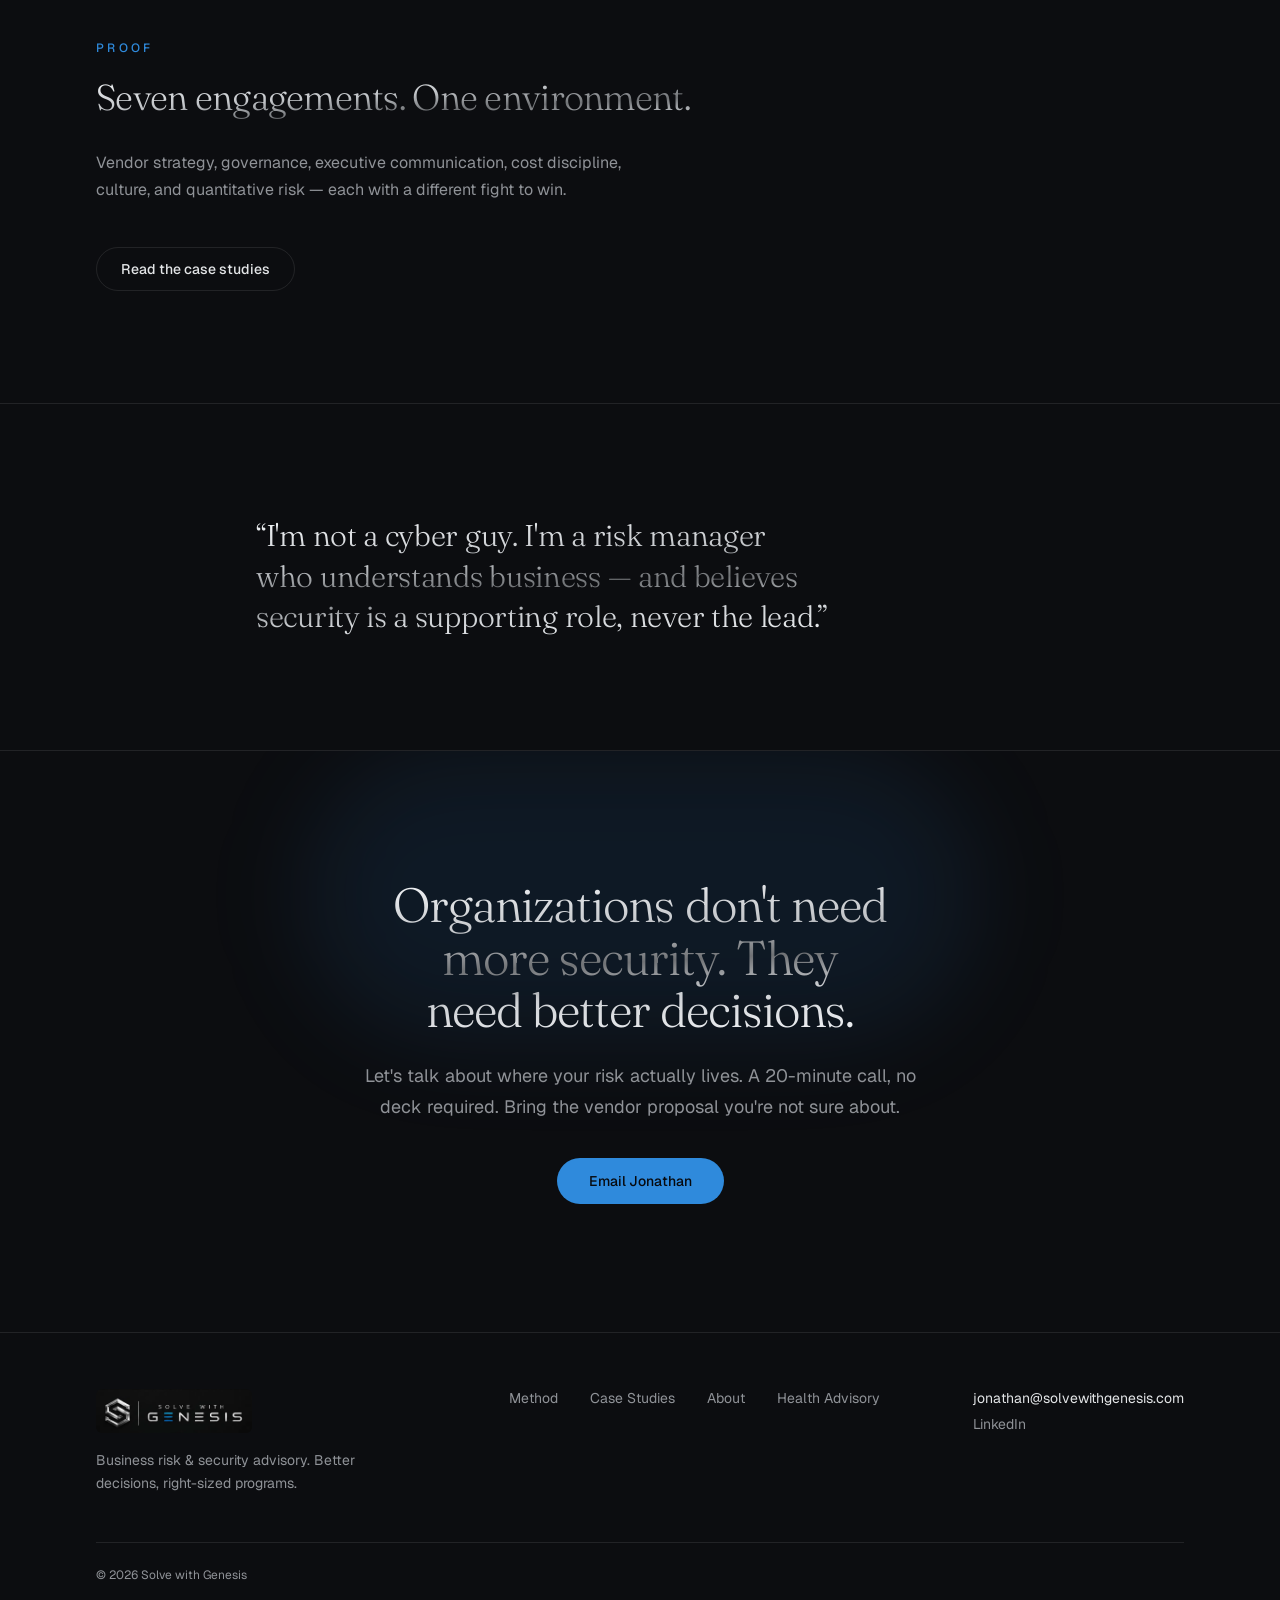
==== commit e20f50a6: "Homepage lead: non-breaking hyphen on right-sized so it never wraps mid-compound" ====
--- a/index.html
+++ b/index.html
@@ -3,13 +3,13 @@
 <head>
   <meta charset="utf-8" />
   <meta name="viewport" content="width=device-width, initial-scale=1" />
-  <title>Solve with Genesis — Business Risk &amp; Security Advisory</title>
+  <title>Solve with Genesis — Business Risk & Security Advisory</title>
   <meta name="description" content="Former utility CISO. I translate boardroom risk tolerance into right-sized security programs — and stop organizations from buying more protection than the risk actually calls for." />
   <meta name="theme-color" content="#0b0d10" />
   <link rel="canonical" href="https://www.solvewithgenesis.com/" />
   <meta property="og:type" content="website" />
   <meta property="og:url" content="https://www.solvewithgenesis.com/" />
-  <meta property="og:title" content="Solve with Genesis — Business Risk &amp; Security Advisory" />
+  <meta property="og:title" content="Solve with Genesis — Business Risk & Security Advisory" />
   <meta property="og:description" content="Former utility CISO. I translate boardroom risk tolerance into right-sized security programs — and stop organizations from buying more protection than the risk actually calls for." />
   <meta property="og:site_name" content="Solve with Genesis" />
   <link rel="preconnect" href="https://fonts.googleapis.com" />
@@ -46,13 +46,12 @@
   </header>
 
   <main>
-    <!-- Hero -->
     <section id="top" class="hero">
       <div class="container">
-        <p class="label rise" style="animation-delay:0ms">Business Risk &amp; Security Advisory</p>
+        <p class="label rise" style="animation-delay:0ms">Business Risk & Security Advisory</p>
         <h1 class="text-metal rise" style="animation-delay:80ms">Business drives security. Not the other way around.</h1>
         <p class="lead rise" style="animation-delay:180ms">
-          Former utility CISO. I translate boardroom risk tolerance into right-sized security
+          Former utility CISO. I translate boardroom risk tolerance into right&#8209;sized security
           programs — and stop organizations from buying more protection than the risk actually
           calls for.
         </p>
@@ -78,7 +77,7 @@
           <div class="stat">
             <dt class="visually-hidden">of the vendor's proposed cost</dt>
             <dd>
-              <span class="stat-value text-metal">&lt;10%</span>
+              <span class="stat-value text-metal"><10%</span>
               <span class="stat-label">of the vendor's proposed cost</span>
             </dd>
           </div>
@@ -93,7 +92,6 @@
       </div>
     </section>
 
-    <!-- Translation -->
     <section id="translation" class="section">
       <div class="container translator-grid">
         <div>
@@ -121,7 +119,6 @@
       </div>
     </section>
 
-    <!-- Method -->
     <section id="method" class="section">
       <div class="container">
         <div style="max-width:36rem">
@@ -170,7 +167,6 @@
       </div>
     </section>
 
-    <!-- Fit -->
     <section id="fit" class="section">
       <div class="container">
         <div style="max-width:36rem">
@@ -198,7 +194,6 @@
       </div>
     </section>
 
-    <!-- Case studies teaser -->
     <section class="section" id="cases-teaser">
       <div class="container">
         <p class="label">Proof</p>
@@ -208,7 +203,6 @@
       </div>
     </section>
 
-    <!-- About -->
     <section id="about" class="section">
       <div class="container">
         <p class="about-quote text-metal">
@@ -218,7 +212,6 @@
       </div>
     </section>
 
-    <!-- Contact -->
     <section id="contact" class="section contact">
       <div class="container contact-inner">
         <h2 class="text-metal">Organizations don't need more security. They need better decisions.</h2>
@@ -236,7 +229,7 @@
       <div class="footer-grid">
         <div class="footer-brand">
           <img src="solve_with_genesis_logo_clean.png" alt="Solve with Genesis" width="220" height="70" style="height:2.75rem;width:auto;border-radius:0.375rem" />
-          <p>Business risk &amp; security advisory. Better decisions, right-sized programs.</p>
+          <p>Business risk & security advisory. Better decisions, right-sized programs.</p>
         </div>
         <nav class="footer-nav" aria-label="Footer">
           <a href="methodology.html">Method</a>
--- a/styles.css
+++ b/styles.css
@@ -14,6 +14,18 @@
   --metal: oklch(0.9 0.004 255);
   --destructive: oklch(0.62 0.2 25);
   --radius: 0.5rem;
+  /* 8pt spacing scale */
+  --space-1: 0.25rem;
+  --space-2: 0.5rem;
+  --space-3: 0.75rem;
+  --space-4: 1rem;
+  --space-5: 1.5rem;
+  --space-6: 2rem;
+  --space-7: 2.5rem;
+  --space-8: 3rem;
+  --space-9: 4rem;
+  --space-10: 5rem;
+  --space-11: 7rem;
   --font-serif: "Fraunces", Georgia, "Times New Roman", serif;
   --font-sans: "Geist", ui-sans-serif, system-ui, -apple-system, sans-serif;
 }
@@ -55,6 +67,7 @@
   display: block;
 }
 
+/* Utilities */
 .grain::before {
   content: "";
   position: fixed;
@@ -142,7 +155,13 @@
   padding: 0.75rem 1.5rem;
   font-size: 0.875rem;
   font-weight: 500;
-  transition: transform 0.15s ease, background 0.15s ease, color 0.15s ease;
+  cursor: pointer;
+  transition: transform 0.15s ease, background 0.15s ease, color 0.15s ease, box-shadow 0.15s ease, border-color 0.15s ease;
+}
+
+.btn:focus-visible {
+  outline: 2px solid oklch(0.62 0.15 250 / 0.7);
+  outline-offset: 2px;
 }
 
 .btn-primary {
@@ -152,17 +171,30 @@
 
 .btn-primary:hover {
   transform: translateY(-2px);
+  box-shadow: 0 6px 20px oklch(0.62 0.15 250 / 0.25);
+}
+
+.btn-primary:active {
+  transform: scale(0.97) translateY(0);
+  box-shadow: 0 1px 4px oklch(0 0 0 / 0.2);
 }
 
 .btn-outline {
   border: 1px solid var(--border);
   color: var(--foreground);
+  background: transparent;
 }
 
 .btn-outline:hover {
   background: var(--secondary);
-}
-
+  border-color: oklch(1 0 0 / 14%);
+}
+
+.btn-outline:active {
+  transform: scale(0.97);
+}
+
+/* Header */
 .site-header {
   position: sticky;
   top: 0;
@@ -208,11 +240,21 @@
   padding: 0.5rem 1rem;
   font-size: 0.875rem;
   font-weight: 500;
-  transition: background 0.15s;
+  transition: background 0.15s ease, transform 0.15s ease, border-color 0.15s ease;
 }
 
 .header-cta:hover {
   background: oklch(0.62 0.15 250 / 0.2);
+  border-color: oklch(0.62 0.15 250 / 0.55);
+}
+
+.header-cta:active {
+  transform: scale(0.97);
+}
+
+.header-cta:focus-visible {
+  outline: 2px solid oklch(0.62 0.15 250 / 0.7);
+  outline-offset: 2px;
 }
 
 @media (min-width: 768px) {
@@ -221,6 +263,7 @@
   }
 }
 
+/* Hero */
 .hero {
   position: relative;
   overflow: hidden;
@@ -304,6 +347,7 @@
   color: var(--muted-foreground);
 }
 
+/* Sections */
 .section {
   border-top: 1px solid var(--border);
   padding: 5rem 0;
@@ -325,6 +369,7 @@
   text-wrap: balance;
 }
 
+/* Translator */
 .translator-grid {
   display: grid;
   gap: 3rem;
@@ -355,7 +400,7 @@
   font-weight: 500;
   color: var(--muted-foreground);
   cursor: pointer;
-  transition: background 0.15s, color 0.15s;
+  transition: background 0.15s ease, color 0.15s ease, transform 0.12s ease;
 }
 
 .toggle button[aria-pressed="true"] {
@@ -365,6 +410,15 @@
 
 .toggle button:hover:not([aria-pressed="true"]) {
   color: var(--foreground);
+}
+
+.toggle button:active {
+  transform: scale(0.97);
+}
+
+.toggle button:focus-visible {
+  outline: 2px solid oklch(0.62 0.15 250 / 0.7);
+  outline-offset: 2px;
 }
 
 .quote-card {
@@ -442,6 +496,7 @@
   background: var(--primary);
 }
 
+/* Method */
 .steps {
   margin-top: 3.5rem;
   display: grid;
@@ -497,6 +552,7 @@
   color: var(--muted-foreground);
 }
 
+/* Fit */
 .fits {
   margin-top: 3.5rem;
   display: grid;
@@ -532,6 +588,7 @@
   text-wrap: pretty;
 }
 
+/* About quote */
 .about-quote {
   max-width: 48rem;
   margin: 0 auto;
@@ -543,6 +600,7 @@
   text-wrap: balance;
 }
 
+/* Contact */
 .contact {
   position: relative;
   overflow: hidden;
@@ -600,6 +658,7 @@
   padding: 0.875rem 2rem;
 }
 
+/* Footer */
 .site-footer {
   border-top: 1px solid var(--border);
   padding: 3.5rem 0;
@@ -671,6 +730,7 @@
   color: var(--muted-foreground);
 }
 
+/* Cycling page extras */
 .safety {
   margin-top: 2.5rem;
   display: flex;
@@ -727,3 +787,6 @@
   line-height: 1.6;
   color: var(--muted-foreground);
 }
+
+/* Active nav */
+.nav a.active { color: var(--foreground); }
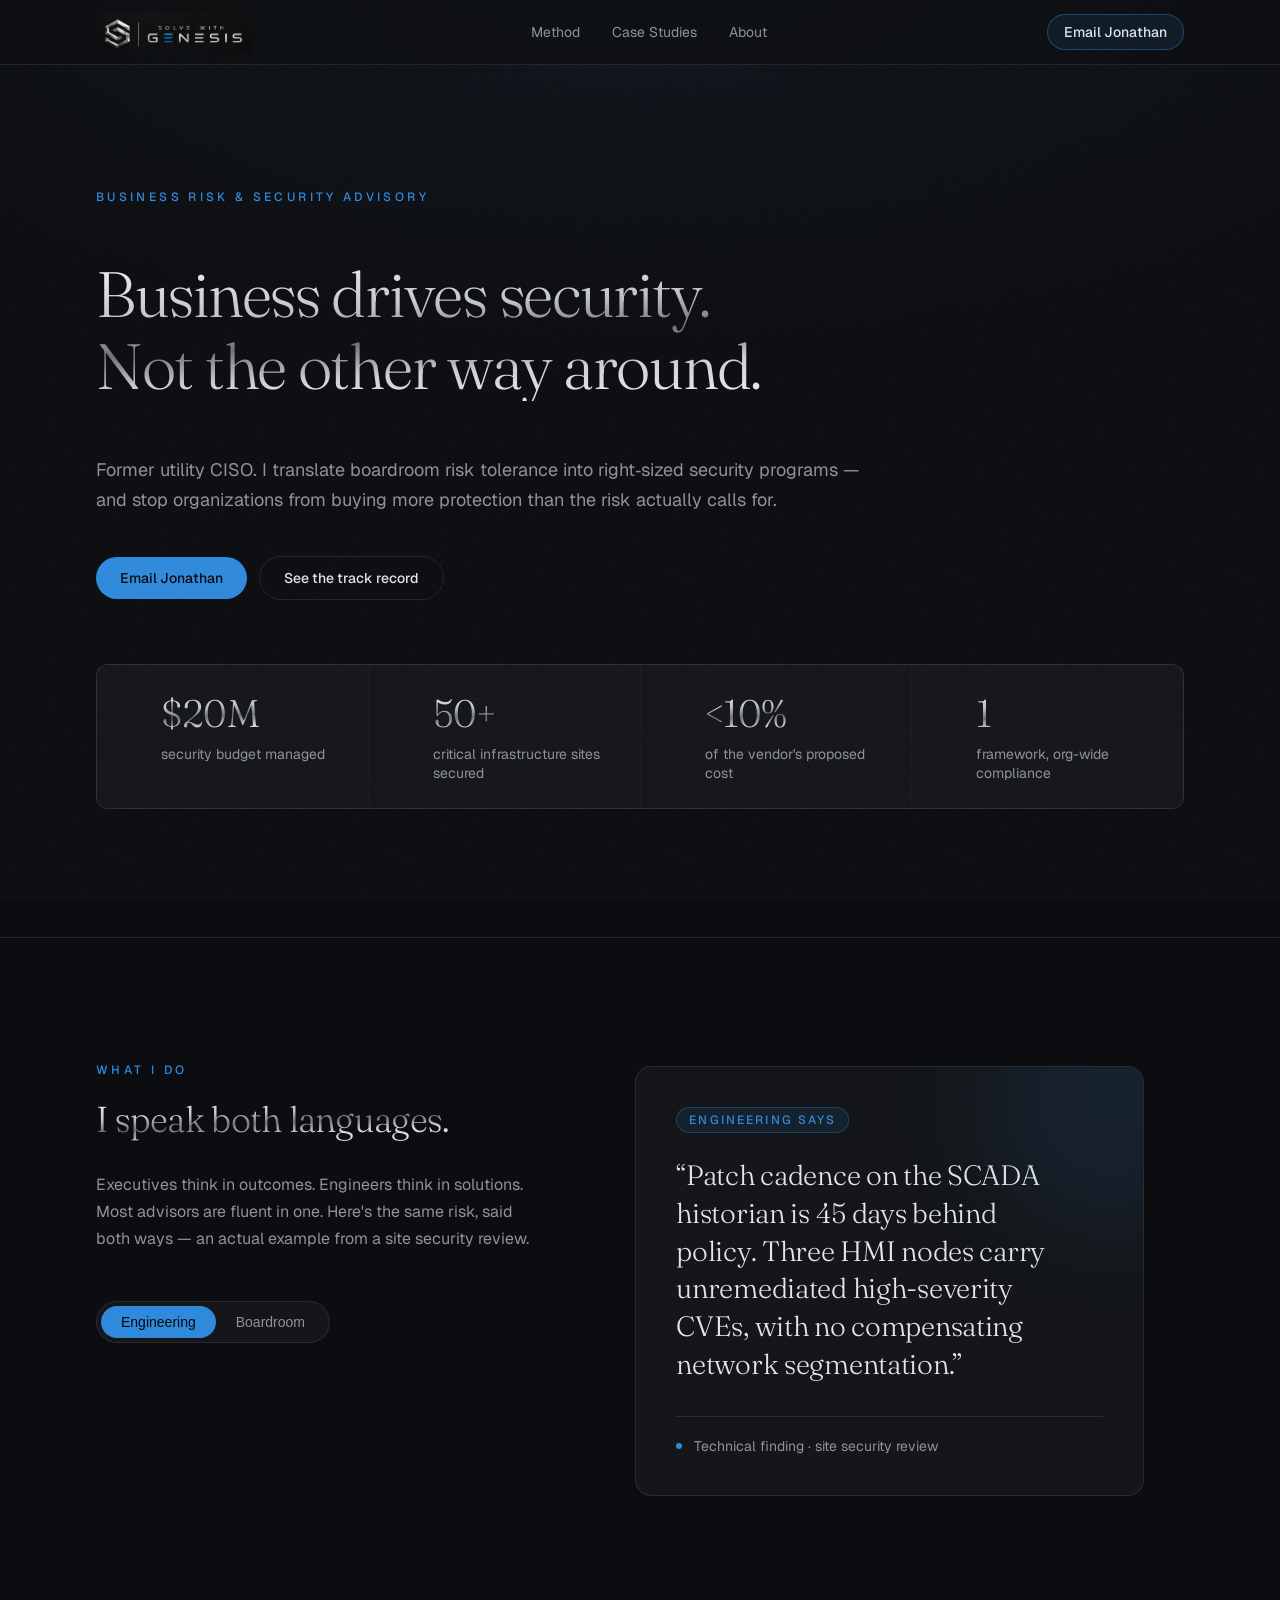
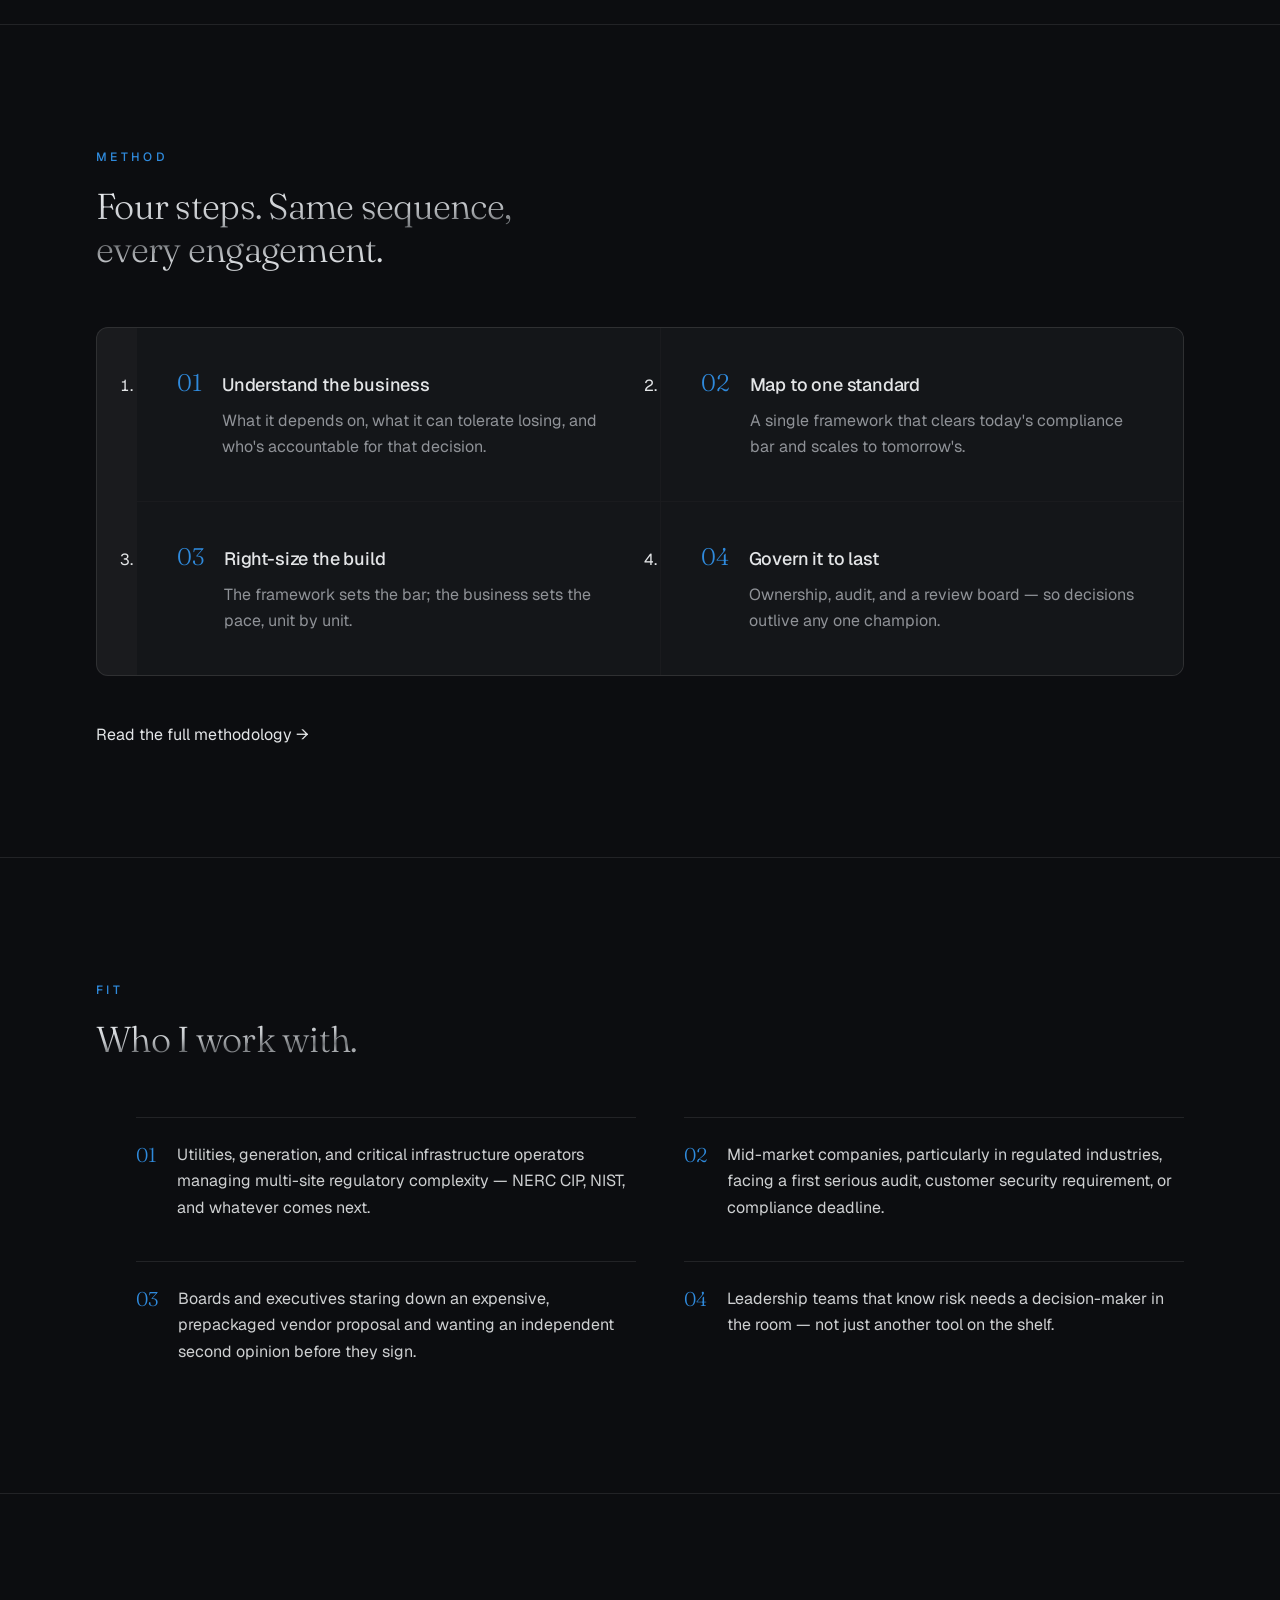
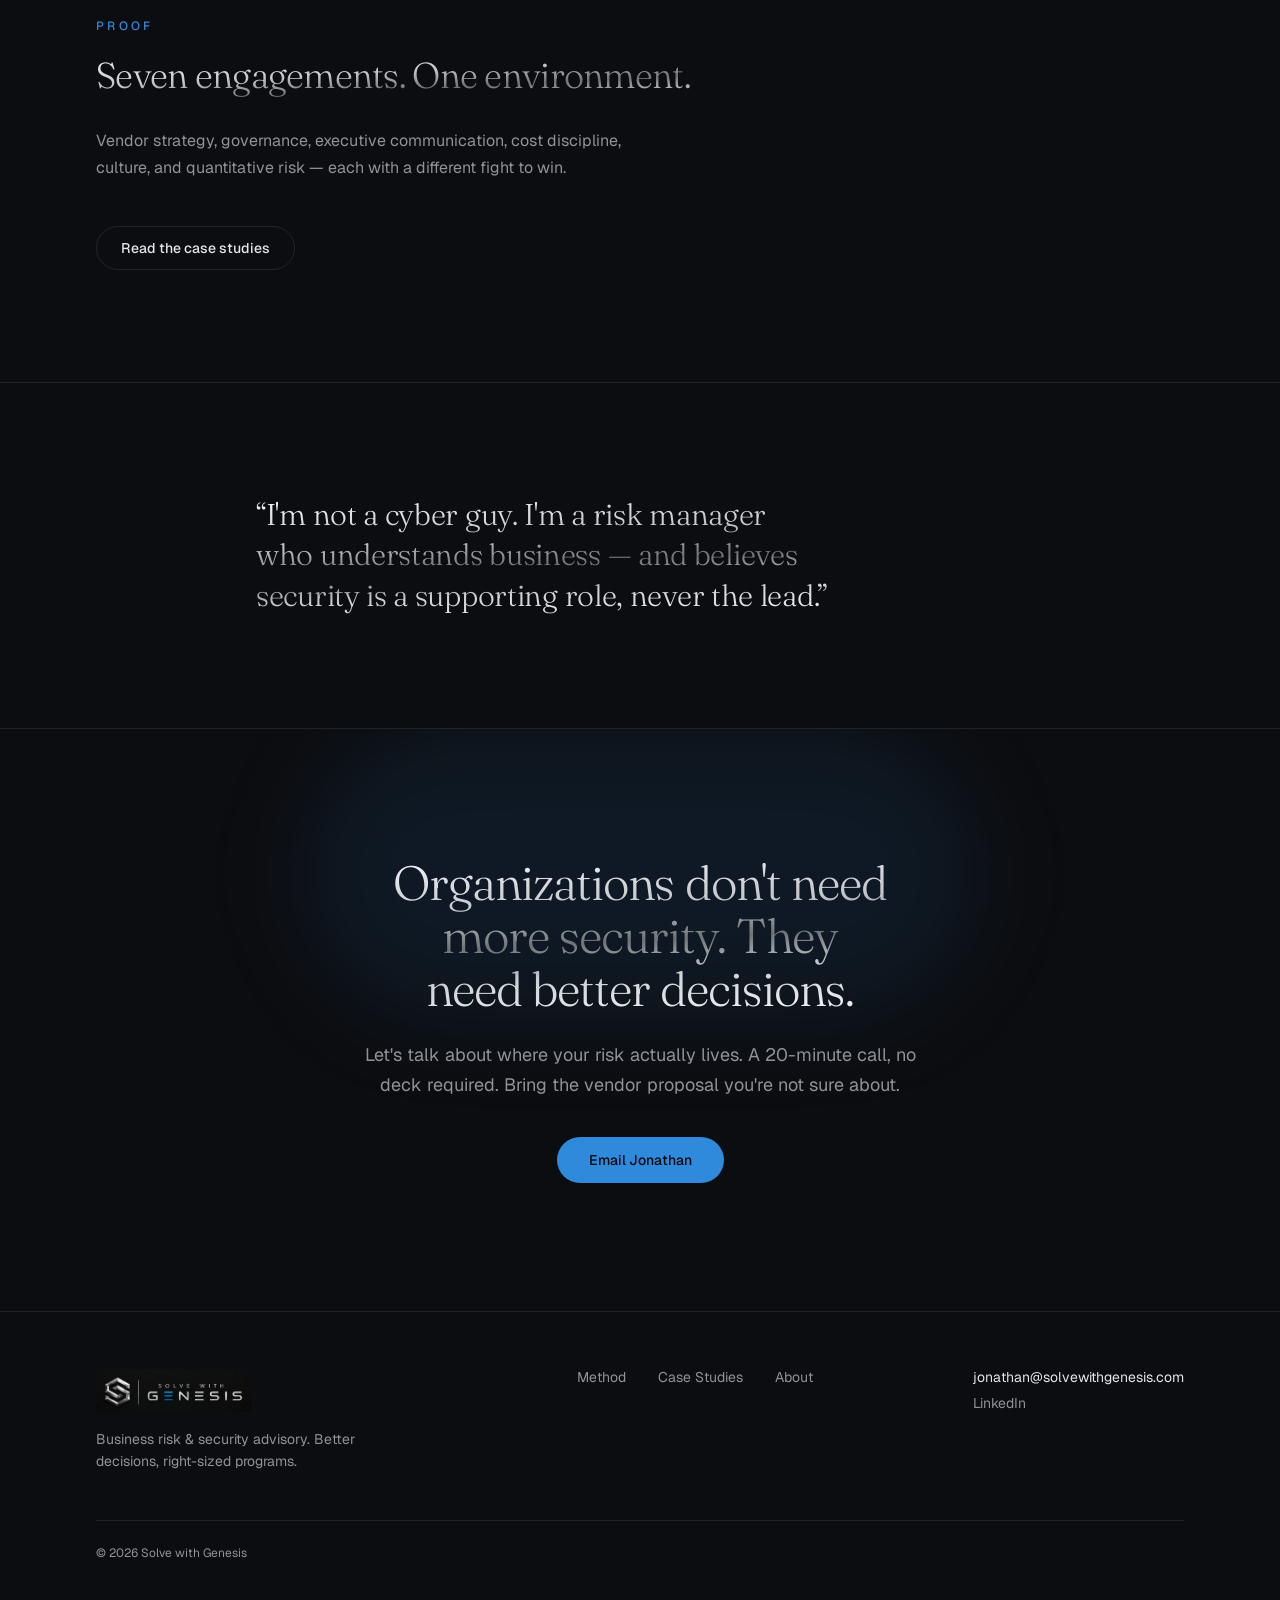
==== commit 1ee2f8c4: "Remove Health Advisory from homepage header and footer" ====
--- a/index.html
+++ b/index.html
@@ -39,7 +39,6 @@
         <a href="methodology.html">Method</a>
         <a href="case-studies.html">Case Studies</a>
         <a href="about.html">About</a>
-        <a href="cycling-program.html">Health Advisory</a>
       </nav>
       <a class="header-cta" href="mailto:jonathan@solvewithgenesis.com">Email Jonathan</a>
     </div>
@@ -235,7 +234,6 @@
           <a href="methodology.html">Method</a>
           <a href="case-studies.html">Case Studies</a>
           <a href="about.html">About</a>
-          <a href="cycling-program.html">Health Advisory</a>
         </nav>
         <div class="footer-contact">
           <a href="mailto:jonathan@solvewithgenesis.com">jonathan@solvewithgenesis.com</a>
@@ -291,4 +289,4 @@
     }
   </style>
 </body>
-</html>+</html>
--- a/styles.css
+++ b/styles.css
@@ -14,7 +14,6 @@
   --metal: oklch(0.9 0.004 255);
   --destructive: oklch(0.62 0.2 25);
   --radius: 0.5rem;
-  /* 8pt spacing scale */
   --space-1: 0.25rem;
   --space-2: 0.5rem;
   --space-3: 0.75rem;
@@ -30,763 +29,137 @@
   --font-sans: "Geist", ui-sans-serif, system-ui, -apple-system, sans-serif;
 }
 
-*,
-*::before,
-*::after {
-  box-sizing: border-box;
-  border-color: var(--border);
+*, *::before, *::after { box-sizing: border-box; border-color: var(--border); }
+html { scroll-behavior: smooth; }
+body {
+  margin: 0; min-height: 100vh; font-family: var(--font-sans);
+  background: var(--background); color: var(--foreground);
+  background-image: radial-gradient(120% 80% at 50% -10%, oklch(0.24 0.03 250 / 0.5), transparent 60%);
+  background-attachment: fixed; -webkit-font-smoothing: antialiased;
 }
+::selection { background: oklch(0.62 0.15 250 / 0.3); }
+a { color: inherit; text-decoration: none; }
+img { max-width: 100%; height: auto; display: block; }
 
-html {
-  scroll-behavior: smooth;
-}
-
-body {
-  margin: 0;
-  min-height: 100vh;
-  font-family: var(--font-sans);
-  background: var(--background);
-  color: var(--foreground);
-  background-image: radial-gradient(120% 80% at 50% -10%, oklch(0.24 0.03 250 / 0.5), transparent 60%);
-  background-attachment: fixed;
-  -webkit-font-smoothing: antialiased;
-}
-
-::selection {
-  background: oklch(0.62 0.15 250 / 0.3);
-}
-
-a {
-  color: inherit;
-  text-decoration: none;
-}
-
-img {
-  max-width: 100%;
-  height: auto;
-  display: block;
-}
-
-/* Utilities */
 .grain::before {
-  content: "";
-  position: fixed;
-  inset: 0;
-  z-index: 60;
-  pointer-events: none;
-  opacity: 0.035;
+  content: ""; position: fixed; inset: 0; z-index: 60; pointer-events: none; opacity: 0.035;
   background-image: url("data:image/svg+xml,%3Csvg xmlns='http://www.w3.org/2000/svg' width='140' height='140'%3E%3Cfilter id='n'%3E%3CfeTurbulence type='fractalNoise' baseFrequency='0.85' numOctaves='3' stitchTiles='stitch'/%3E%3C/filter%3E%3Crect width='100%25' height='100%25' filter='url(%23n)'/%3E%3C/svg%3E");
 }
 
 .text-metal {
-  background: linear-gradient(
-    177deg,
-    oklch(0.98 0.004 255) 0%,
-    oklch(0.82 0.006 255) 34%,
-    oklch(0.55 0.006 255) 52%,
-    oklch(0.86 0.006 255) 70%,
-    oklch(0.98 0.004 255) 100%
-  );
-  -webkit-background-clip: text;
-  background-clip: text;
-  color: transparent;
+  background: linear-gradient(177deg, oklch(0.98 0.004 255) 0%, oklch(0.82 0.006 255) 34%, oklch(0.55 0.006 255) 52%, oklch(0.86 0.006 255) 70%, oklch(0.98 0.004 255) 100%);
+  -webkit-background-clip: text; background-clip: text; color: transparent;
 }
 
-.hairline {
-  border-color: oklch(1 0 0 / 9%);
-}
+@keyframes rise { from { opacity: 0; transform: translateY(18px); } to { opacity: 1; transform: translateY(0); } }
+.rise { animation: rise 0.9s cubic-bezier(0.16, 1, 0.3, 1) both; }
+@media (prefers-reduced-motion: reduce) { .rise { animation: none; } }
 
-@keyframes rise {
-  from {
-    opacity: 0;
-    transform: translateY(18px);
-  }
-  to {
-    opacity: 1;
-    transform: translateY(0);
-  }
-}
+.container { width: 100%; max-width: 72rem; margin-left: auto; margin-right: auto; padding-left: 1.25rem; padding-right: 1.25rem; }
+@media (min-width: 768px) { .container { padding-left: 2rem; padding-right: 2rem; } }
 
-.rise {
-  animation: rise 0.9s cubic-bezier(0.16, 1, 0.3, 1) both;
-}
+.label { font-size: 0.75rem; font-weight: 500; text-transform: uppercase; letter-spacing: 0.28em; color: var(--primary); }
+.serif { font-family: var(--font-serif); font-weight: 300; letter-spacing: -0.02em; }
 
-@media (prefers-reduced-motion: reduce) {
-  .rise {
-    animation: none;
-  }
-}
+.btn { display: inline-flex; align-items: center; justify-content: center; border-radius: 9999px; padding: 0.75rem 1.5rem; font-size: 0.875rem; font-weight: 500; cursor: pointer; transition: transform 0.15s ease, background 0.15s ease, color 0.15s ease, box-shadow 0.15s ease, border-color 0.15s ease; }
+.btn:focus-visible { outline: 2px solid oklch(0.62 0.15 250 / 0.7); outline-offset: 2px; }
+.btn-primary { background: var(--primary); color: var(--primary-foreground); }
+.btn-primary:hover { transform: translateY(-2px); box-shadow: 0 6px 20px oklch(0.62 0.15 250 / 0.25); }
+.btn-primary:active { transform: scale(0.97) translateY(0); box-shadow: 0 1px 4px oklch(0 0 0 / 0.2); }
+.btn-outline { border: 1px solid var(--border); color: var(--foreground); background: transparent; }
+.btn-outline:hover { background: var(--secondary); border-color: oklch(1 0 0 / 14%); }
+.btn-outline:active { transform: scale(0.97); }
 
-.container {
-  width: 100%;
-  max-width: 72rem;
-  margin-left: auto;
-  margin-right: auto;
-  padding-left: 1.25rem;
-  padding-right: 1.25rem;
-}
+.site-header { position: sticky; top: 0; z-index: 50; border-bottom: 1px solid var(--border); background: oklch(0.16 0.006 255 / 0.7); backdrop-filter: blur(20px); }
+.header-inner { display: flex; height: 4rem; align-items: center; justify-content: space-between; }
+.logo { height: 2.75rem; width: auto; }
+.nav { display: none; align-items: center; gap: 2rem; }
+.nav a { font-size: 0.875rem; color: var(--muted-foreground); transition: color 0.15s; }
+.nav a:hover { color: var(--foreground); }
+.header-cta { border-radius: 9999px; border: 1px solid oklch(0.62 0.15 250 / 0.4); background: oklch(0.62 0.15 250 / 0.1); padding: 0.5rem 1rem; font-size: 0.875rem; font-weight: 500; transition: background 0.15s ease, transform 0.15s ease, border-color 0.15s ease; }
+.header-cta:hover { background: oklch(0.62 0.15 250 / 0.2); border-color: oklch(0.62 0.15 250 / 0.55); }
+.header-cta:active { transform: scale(0.97); }
+.header-cta:focus-visible { outline: 2px solid oklch(0.62 0.15 250 / 0.7); outline-offset: 2px; }
+@media (min-width: 768px) { .nav { display: flex; } }
+.nav a.active { color: var(--foreground); }
 
-@media (min-width: 768px) {
-  .container {
-    padding-left: 2rem;
-    padding-right: 2rem;
-  }
-}
+.hero { position: relative; overflow: visible; padding: 5rem 0 5rem; }
+@media (min-width: 768px) { .hero { padding: 7rem 0 7rem; } }
+.hero h1 { max-width: 56rem; font-family: var(--font-serif); font-weight: 300; font-size: clamp(2.25rem, 5vw, 4.5rem); line-height: 1.12; letter-spacing: -0.02em; text-wrap: balance; }
+.hero .lead { margin-top: 2rem; max-width: 48rem; font-size: 1.125rem; line-height: 1.7; color: var(--muted-foreground); text-wrap: pretty; }
+.hero-actions { margin-top: 2.5rem; display: flex; flex-direction: column; gap: 0.75rem; }
+@media (min-width: 640px) { .hero-actions { flex-direction: row; align-items: center; } }
 
-.label {
-  font-size: 0.75rem;
-  font-weight: 500;
-  text-transform: uppercase;
-  letter-spacing: 0.28em;
-  color: var(--primary);
-}
+.stats { margin-top: 4rem; display: grid; grid-template-columns: repeat(2, 1fr); gap: 1px; overflow: hidden; border-radius: 0.75rem; border: 1px solid var(--border); background: oklch(1 0 0 / 6%); }
+@media (min-width: 768px) { .stats { grid-template-columns: repeat(4, 1fr); } }
+.stat { background: var(--card); padding: 1.5rem; }
+.stat-value { display: block; font-family: var(--font-serif); font-weight: 300; font-size: clamp(2rem, 3vw, 3rem); letter-spacing: -0.02em; }
+.stat-label { display: block; margin-top: 0.5rem; font-size: 0.875rem; line-height: 1.4; color: var(--muted-foreground); }
 
-.serif {
-  font-family: var(--font-serif);
-  font-weight: 300;
-  letter-spacing: -0.02em;
-}
+.section { border-top: 1px solid var(--border); padding: 5rem 0; }
+@media (min-width: 768px) { .section { padding: 7rem 0; } }
+.section h2 { margin-top: 1.25rem; font-family: var(--font-serif); font-weight: 300; font-size: clamp(1.75rem, 3vw, 2.25rem); line-height: 1.2; letter-spacing: -0.02em; text-wrap: balance; }
 
-.btn {
-  display: inline-flex;
-  align-items: center;
-  justify-content: center;
-  border-radius: 9999px;
-  padding: 0.75rem 1.5rem;
-  font-size: 0.875rem;
-  font-weight: 500;
-  cursor: pointer;
-  transition: transform 0.15s ease, background 0.15s ease, color 0.15s ease, box-shadow 0.15s ease, border-color 0.15s ease;
-}
+.translator-grid { display: grid; gap: 3rem; }
+@media (min-width: 1024px) { .translator-grid { grid-template-columns: 0.85fr 1.15fr; gap: 4rem; } }
+.toggle { margin-top: 2rem; display: inline-flex; border-radius: 9999px; border: 1px solid var(--border); background: var(--card); padding: 0.25rem; }
+.toggle button { border: none; background: transparent; border-radius: 9999px; padding: 0.5rem 1.25rem; font-size: 0.875rem; font-weight: 500; color: var(--muted-foreground); cursor: pointer; transition: background 0.15s ease, color 0.15s ease, transform 0.12s ease; }
+.toggle button[aria-pressed="true"] { background: var(--primary); color: var(--primary-foreground); }
+.toggle button:hover:not([aria-pressed="true"]) { color: var(--foreground); }
+.toggle button:active { transform: scale(0.97); }
+.toggle button:focus-visible { outline: 2px solid oklch(0.62 0.15 250 / 0.7); outline-offset: 2px; }
 
-.btn:focus-visible {
-  outline: 2px solid oklch(0.62 0.15 250 / 0.7);
-  outline-offset: 2px;
-}
+.quote-card { position: relative; display: flex; min-height: 22rem; flex-direction: column; justify-content: space-between; overflow: hidden; border-radius: 1rem; border: 1px solid var(--border); background: var(--card); padding: 2rem; }
+@media (min-width: 768px) { .quote-card { padding: 2.5rem; } }
+.quote-card::before { content: ""; position: absolute; right: -6rem; top: -6rem; height: 16rem; width: 16rem; border-radius: 9999px; background: oklch(0.62 0.15 250 / 0.1); filter: blur(48px); pointer-events: none; }
+.quote-tag { display: inline-block; border-radius: 9999px; border: 1px solid oklch(0.62 0.15 250 / 0.3); background: oklch(0.62 0.15 250 / 0.1); padding: 0.25rem 0.75rem; font-size: 0.75rem; font-weight: 500; text-transform: uppercase; letter-spacing: 0.18em; color: var(--primary); }
+.quote-card blockquote { margin: 1.5rem 0 0; font-family: var(--font-serif); font-weight: 300; font-size: clamp(1.35rem, 2.5vw, 1.75rem); line-height: 1.35; letter-spacing: -0.01em; text-wrap: balance; }
+.quote-meta { margin-top: 2rem; display: flex; align-items: center; gap: 0.75rem; border-top: 1px solid var(--border); padding-top: 1.25rem; font-size: 0.875rem; color: var(--muted-foreground); }
+.quote-meta::before { content: ""; display: inline-block; height: 0.375rem; width: 0.375rem; border-radius: 9999px; background: var(--primary); }
 
-.btn-primary {
-  background: var(--primary);
-  color: var(--primary-foreground);
-}
+.steps { margin-top: 3.5rem; display: grid; gap: 1px; overflow: hidden; border-radius: 0.75rem; border: 1px solid var(--border); background: oklch(1 0 0 / 6%); }
+@media (min-width: 768px) { .steps { grid-template-columns: repeat(2, 1fr); } }
+.step { background: var(--card); padding: 2rem; }
+@media (min-width: 768px) { .step { padding: 2.5rem; } }
+.step-inner { display: flex; align-items: baseline; gap: 1.25rem; }
+.step-n { font-family: var(--font-serif); font-weight: 300; font-size: 1.5rem; font-variant-numeric: tabular-nums; color: var(--primary); }
+.step h3 { margin: 0; font-size: 1.125rem; font-weight: 500; letter-spacing: -0.01em; }
+.step p { margin: 0.75rem 0 0; max-width: 28rem; line-height: 1.65; color: var(--muted-foreground); }
 
-.btn-primary:hover {
-  transform: translateY(-2px);
-  box-shadow: 0 6px 20px oklch(0.62 0.15 250 / 0.25);
-}
+.fits { margin-top: 3.5rem; display: grid; gap: 2rem; }
+@media (min-width: 768px) { .fits { grid-template-columns: repeat(2, 1fr); gap: 2.5rem 3rem; } }
+.fit-item { display: flex; gap: 1.25rem; border-top: 1px solid var(--border); padding-top: 1.5rem; }
+.fit-n { font-family: var(--font-serif); font-weight: 300; font-size: 1.25rem; font-variant-numeric: tabular-nums; color: var(--primary); }
+.fit-item p { margin: 0; line-height: 1.65; color: oklch(0.92 0.004 255 / 0.9); text-wrap: pretty; }
 
-.btn-primary:active {
-  transform: scale(0.97) translateY(0);
-  box-shadow: 0 1px 4px oklch(0 0 0 / 0.2);
-}
+.about-quote { max-width: 48rem; margin: 0 auto; font-family: var(--font-serif); font-weight: 300; font-size: clamp(1.35rem, 2.5vw, 1.875rem); line-height: 1.35; letter-spacing: -0.01em; text-wrap: balance; }
 
-.btn-outline {
-  border: 1px solid var(--border);
-  color: var(--foreground);
-  background: transparent;
-}
+.contact { position: relative; overflow: hidden; text-align: center; padding: 6rem 0; }
+@media (min-width: 768px) { .contact { padding: 8rem 0; } }
+.contact::before { content: ""; position: absolute; left: 50%; top: 0; height: 18rem; width: 42rem; transform: translateX(-50%); border-radius: 9999px; background: oklch(0.62 0.15 250 / 0.1); filter: blur(48px); pointer-events: none; }
+.contact-inner { position: relative; max-width: 42rem; margin: 0 auto; }
+.contact h2 { margin: 0; font-family: var(--font-serif); font-weight: 300; font-size: clamp(1.75rem, 4vw, 3rem); line-height: 1.1; letter-spacing: -0.02em; text-wrap: balance; }
+.contact p { margin: 1.5rem auto 0; max-width: 36rem; font-size: 1.125rem; line-height: 1.7; color: var(--muted-foreground); text-wrap: pretty; }
+.contact .btn { margin-top: 2.25rem; padding: 0.875rem 2rem; }
 
-.btn-outline:hover {
-  background: var(--secondary);
-  border-color: oklch(1 0 0 / 14%);
-}
+.site-footer { border-top: 1px solid var(--border); padding: 3.5rem 0; }
+.footer-grid { display: flex; flex-direction: column; gap: 2.5rem; }
+@media (min-width: 768px) { .footer-grid { flex-direction: row; align-items: flex-start; justify-content: space-between; } }
+.footer-brand p { margin: 1rem 0 0; max-width: 20rem; font-size: 0.875rem; line-height: 1.6; color: var(--muted-foreground); }
+.footer-nav { display: flex; flex-wrap: wrap; gap: 0.75rem 2rem; }
+.footer-nav a { font-size: 0.875rem; color: var(--muted-foreground); transition: color 0.15s; }
+.footer-nav a:hover { color: var(--foreground); }
+.footer-contact { display: flex; flex-direction: column; gap: 0.5rem; font-size: 0.875rem; }
+.footer-contact a:first-child { color: var(--foreground); }
+.footer-contact a { color: var(--muted-foreground); transition: color 0.15s; }
+.footer-contact a:hover { color: var(--primary); }
+.footer-copy { margin: 3rem 0 0; border-top: 1px solid var(--border); padding-top: 1.5rem; font-size: 0.75rem; color: var(--muted-foreground); }
 
-.btn-outline:active {
-  transform: scale(0.97);
-}
+.safety { margin-top: 2.5rem; display: flex; align-items: flex-start; gap: 1rem; border-radius: 0.75rem; border: 1px solid oklch(0.62 0.2 25 / 0.3); background: oklch(0.62 0.2 25 / 0.1); padding: 1.25rem; }
+.safety-icon { flex-shrink: 0; display: inline-flex; height: 1.25rem; width: 1.25rem; align-items: center; justify-content: center; border-radius: 9999px; border: 1px solid oklch(0.62 0.2 25 / 0.5); font-size: 0.75rem; font-weight: 600; color: var(--destructive); margin-top: 0.125rem; }
 
-/* Header */
-.site-header {
-  position: sticky;
-  top: 0;
-  z-index: 50;
-  border-bottom: 1px solid var(--border);
-  background: oklch(0.16 0.006 255 / 0.7);
-  backdrop-filter: blur(20px);
-}
-
-.header-inner {
-  display: flex;
-  height: 4rem;
-  align-items: center;
-  justify-content: space-between;
-}
-
-.logo {
-  height: 2.75rem;
-  width: auto;
-  mix-blend-mode: screen;
-}
-
-.nav {
-  display: none;
-  align-items: center;
-  gap: 2rem;
-}
-
-.nav a {
-  font-size: 0.875rem;
-  color: var(--muted-foreground);
-  transition: color 0.15s;
-}
-
-.nav a:hover {
-  color: var(--foreground);
-}
-
-.header-cta {
-  border-radius: 9999px;
-  border: 1px solid oklch(0.62 0.15 250 / 0.4);
-  background: oklch(0.62 0.15 250 / 0.1);
-  padding: 0.5rem 1rem;
-  font-size: 0.875rem;
-  font-weight: 500;
-  transition: background 0.15s ease, transform 0.15s ease, border-color 0.15s ease;
-}
-
-.header-cta:hover {
-  background: oklch(0.62 0.15 250 / 0.2);
-  border-color: oklch(0.62 0.15 250 / 0.55);
-}
-
-.header-cta:active {
-  transform: scale(0.97);
-}
-
-.header-cta:focus-visible {
-  outline: 2px solid oklch(0.62 0.15 250 / 0.7);
-  outline-offset: 2px;
-}
-
-@media (min-width: 768px) {
-  .nav {
-    display: flex;
-  }
-}
-
-/* Hero */
-.hero {
-  position: relative;
-  overflow: hidden;
-  padding: 5rem 0 5rem;
-}
-
-@media (min-width: 768px) {
-  .hero {
-    padding: 7rem 0 7rem;
-  }
-}
-
-.hero h1 {
-  max-width: 56rem;
-  font-family: var(--font-serif);
-  font-weight: 300;
-  font-size: clamp(2.25rem, 5vw, 4.5rem);
-  line-height: 1.05;
-  letter-spacing: -0.02em;
-  text-wrap: balance;
-}
-
-.hero .lead {
-  margin-top: 2rem;
-  max-width: 36rem;
-  font-size: 1.125rem;
-  line-height: 1.7;
-  color: var(--muted-foreground);
-  text-wrap: pretty;
-}
-
-.hero-actions {
-  margin-top: 2.5rem;
-  display: flex;
-  flex-direction: column;
-  gap: 0.75rem;
-}
-
-@media (min-width: 640px) {
-  .hero-actions {
-    flex-direction: row;
-    align-items: center;
-  }
-}
-
-.stats {
-  margin-top: 4rem;
-  display: grid;
-  grid-template-columns: repeat(2, 1fr);
-  gap: 1px;
-  overflow: hidden;
-  border-radius: 0.75rem;
-  border: 1px solid var(--border);
-  background: oklch(1 0 0 / 6%);
-}
-
-@media (min-width: 768px) {
-  .stats {
-    grid-template-columns: repeat(4, 1fr);
-  }
-}
-
-.stat {
-  background: var(--card);
-  padding: 1.5rem;
-}
-
-.stat-value {
-  display: block;
-  font-family: var(--font-serif);
-  font-weight: 300;
-  font-size: clamp(2rem, 3vw, 3rem);
-  letter-spacing: -0.02em;
-}
-
-.stat-label {
-  display: block;
-  margin-top: 0.5rem;
-  font-size: 0.875rem;
-  line-height: 1.4;
-  color: var(--muted-foreground);
-}
-
-/* Sections */
-.section {
-  border-top: 1px solid var(--border);
-  padding: 5rem 0;
-}
-
-@media (min-width: 768px) {
-  .section {
-    padding: 7rem 0;
-  }
-}
-
-.section h2 {
-  margin-top: 1.25rem;
-  font-family: var(--font-serif);
-  font-weight: 300;
-  font-size: clamp(1.75rem, 3vw, 2.25rem);
-  line-height: 1.2;
-  letter-spacing: -0.02em;
-  text-wrap: balance;
-}
-
-/* Translator */
-.translator-grid {
-  display: grid;
-  gap: 3rem;
-}
-
-@media (min-width: 1024px) {
-  .translator-grid {
-    grid-template-columns: 0.85fr 1.15fr;
-    gap: 4rem;
-  }
-}
-
-.toggle {
-  margin-top: 2rem;
-  display: inline-flex;
-  border-radius: 9999px;
-  border: 1px solid var(--border);
-  background: var(--card);
-  padding: 0.25rem;
-}
-
-.toggle button {
-  border: none;
-  background: transparent;
-  border-radius: 9999px;
-  padding: 0.5rem 1.25rem;
-  font-size: 0.875rem;
-  font-weight: 500;
-  color: var(--muted-foreground);
-  cursor: pointer;
-  transition: background 0.15s ease, color 0.15s ease, transform 0.12s ease;
-}
-
-.toggle button[aria-pressed="true"] {
-  background: var(--primary);
-  color: var(--primary-foreground);
-}
-
-.toggle button:hover:not([aria-pressed="true"]) {
-  color: var(--foreground);
-}
-
-.toggle button:active {
-  transform: scale(0.97);
-}
-
-.toggle button:focus-visible {
-  outline: 2px solid oklch(0.62 0.15 250 / 0.7);
-  outline-offset: 2px;
-}
-
-.quote-card {
-  position: relative;
-  display: flex;
-  min-height: 22rem;
-  flex-direction: column;
-  justify-content: space-between;
-  overflow: hidden;
-  border-radius: 1rem;
-  border: 1px solid var(--border);
-  background: var(--card);
-  padding: 2rem;
-}
-
-@media (min-width: 768px) {
-  .quote-card {
-    padding: 2.5rem;
-  }
-}
-
-.quote-card::before {
-  content: "";
-  position: absolute;
-  right: -6rem;
-  top: -6rem;
-  height: 16rem;
-  width: 16rem;
-  border-radius: 9999px;
-  background: oklch(0.62 0.15 250 / 0.1);
-  filter: blur(48px);
-  pointer-events: none;
-}
-
-.quote-tag {
-  display: inline-block;
-  border-radius: 9999px;
-  border: 1px solid oklch(0.62 0.15 250 / 0.3);
-  background: oklch(0.62 0.15 250 / 0.1);
-  padding: 0.25rem 0.75rem;
-  font-size: 0.75rem;
-  font-weight: 500;
-  text-transform: uppercase;
-  letter-spacing: 0.18em;
-  color: var(--primary);
-}
-
-.quote-card blockquote {
-  margin: 1.5rem 0 0;
-  font-family: var(--font-serif);
-  font-weight: 300;
-  font-size: clamp(1.35rem, 2.5vw, 1.75rem);
-  line-height: 1.35;
-  letter-spacing: -0.01em;
-  text-wrap: balance;
-}
-
-.quote-meta {
-  margin-top: 2rem;
-  display: flex;
-  align-items: center;
-  gap: 0.75rem;
-  border-top: 1px solid var(--border);
-  padding-top: 1.25rem;
-  font-size: 0.875rem;
-  color: var(--muted-foreground);
-}
-
-.quote-meta::before {
-  content: "";
-  display: inline-block;
-  height: 0.375rem;
-  width: 0.375rem;
-  border-radius: 9999px;
-  background: var(--primary);
-}
-
-/* Method */
-.steps {
-  margin-top: 3.5rem;
-  display: grid;
-  gap: 1px;
-  overflow: hidden;
-  border-radius: 0.75rem;
-  border: 1px solid var(--border);
-  background: oklch(1 0 0 / 6%);
-}
-
-@media (min-width: 768px) {
-  .steps {
-    grid-template-columns: repeat(2, 1fr);
-  }
-}
-
-.step {
-  background: var(--card);
-  padding: 2rem;
-}
-
-@media (min-width: 768px) {
-  .step {
-    padding: 2.5rem;
-  }
-}
-
-.step-inner {
-  display: flex;
-  align-items: baseline;
-  gap: 1.25rem;
-}
-
-.step-n {
-  font-family: var(--font-serif);
-  font-weight: 300;
-  font-size: 1.5rem;
-  font-variant-numeric: tabular-nums;
-  color: var(--primary);
-}
-
-.step h3 {
-  margin: 0;
-  font-size: 1.125rem;
-  font-weight: 500;
-  letter-spacing: -0.01em;
-}
-
-.step p {
-  margin: 0.75rem 0 0;
-  max-width: 28rem;
-  line-height: 1.65;
-  color: var(--muted-foreground);
-}
-
-/* Fit */
-.fits {
-  margin-top: 3.5rem;
-  display: grid;
-  gap: 2rem;
-}
-
-@media (min-width: 768px) {
-  .fits {
-    grid-template-columns: repeat(2, 1fr);
-    gap: 2.5rem 3rem;
-  }
-}
-
-.fit-item {
-  display: flex;
-  gap: 1.25rem;
-  border-top: 1px solid var(--border);
-  padding-top: 1.5rem;
-}
-
-.fit-n {
-  font-family: var(--font-serif);
-  font-weight: 300;
-  font-size: 1.25rem;
-  font-variant-numeric: tabular-nums;
-  color: var(--primary);
-}
-
-.fit-item p {
-  margin: 0;
-  line-height: 1.65;
-  color: oklch(0.92 0.004 255 / 0.9);
-  text-wrap: pretty;
-}
-
-/* About quote */
-.about-quote {
-  max-width: 48rem;
-  margin: 0 auto;
-  font-family: var(--font-serif);
-  font-weight: 300;
-  font-size: clamp(1.35rem, 2.5vw, 1.875rem);
-  line-height: 1.35;
-  letter-spacing: -0.01em;
-  text-wrap: balance;
-}
-
-/* Contact */
-.contact {
-  position: relative;
-  overflow: hidden;
-  text-align: center;
-  padding: 6rem 0;
-}
-
-@media (min-width: 768px) {
-  .contact {
-    padding: 8rem 0;
-  }
-}
-
-.contact::before {
-  content: "";
-  position: absolute;
-  left: 50%;
-  top: 0;
-  height: 18rem;
-  width: 42rem;
-  transform: translateX(-50%);
-  border-radius: 9999px;
-  background: oklch(0.62 0.15 250 / 0.1);
-  filter: blur(48px);
-  pointer-events: none;
-}
-
-.contact-inner {
-  position: relative;
-  max-width: 42rem;
-  margin: 0 auto;
-}
-
-.contact h2 {
-  margin: 0;
-  font-family: var(--font-serif);
-  font-weight: 300;
-  font-size: clamp(1.75rem, 4vw, 3rem);
-  line-height: 1.1;
-  letter-spacing: -0.02em;
-  text-wrap: balance;
-}
-
-.contact p {
-  margin: 1.5rem auto 0;
-  max-width: 36rem;
-  font-size: 1.125rem;
-  line-height: 1.7;
-  color: var(--muted-foreground);
-  text-wrap: pretty;
-}
-
-.contact .btn {
-  margin-top: 2.25rem;
-  padding: 0.875rem 2rem;
-}
-
-/* Footer */
-.site-footer {
-  border-top: 1px solid var(--border);
-  padding: 3.5rem 0;
-}
-
-.footer-grid {
-  display: flex;
-  flex-direction: column;
-  gap: 2.5rem;
-}
-
-@media (min-width: 768px) {
-  .footer-grid {
-    flex-direction: row;
-    align-items: flex-start;
-    justify-content: space-between;
-  }
-}
-
-.footer-brand p {
-  margin: 1rem 0 0;
-  max-width: 20rem;
-  font-size: 0.875rem;
-  line-height: 1.6;
-  color: var(--muted-foreground);
-}
-
-.footer-nav {
-  display: flex;
-  flex-wrap: wrap;
-  gap: 0.75rem 2rem;
-}
-
-.footer-nav a {
-  font-size: 0.875rem;
-  color: var(--muted-foreground);
-  transition: color 0.15s;
-}
-
-.footer-nav a:hover {
-  color: var(--foreground);
-}
-
-.footer-contact {
-  display: flex;
-  flex-direction: column;
-  gap: 0.5rem;
-  font-size: 0.875rem;
-}
-
-.footer-contact a:first-child {
-  color: var(--foreground);
-}
-
-.footer-contact a {
-  color: var(--muted-foreground);
-  transition: color 0.15s;
-}
-
-.footer-contact a:hover {
-  color: var(--primary);
-}
-
-.footer-copy {
-  margin: 3rem 0 0;
-  border-top: 1px solid var(--border);
-  padding-top: 1.5rem;
-  font-size: 0.75rem;
-  color: var(--muted-foreground);
-}
-
-/* Cycling page extras */
-.safety {
-  margin-top: 2.5rem;
-  display: flex;
-  align-items: flex-start;
-  gap: 1rem;
-  border-radius: 0.75rem;
-  border: 1px solid oklch(0.62 0.2 25 / 0.3);
-  background: oklch(0.62 0.2 25 / 0.1);
-  padding: 1.25rem;
-}
-
-.safety-icon {
-  flex-shrink: 0;
-  display: inline-flex;
-  height: 1.25rem;
-  width: 1.25rem;
-  align-items: center;
-  justify-content: center;
-  border-radius: 9999px;
-  border: 1px solid oklch(0.62 0.2 25 / 0.5);
-  font-size: 0.75rem;
-  font-weight: 600;
-  color: var(--destructive);
-  margin-top: 0.125rem;
-}
-
-.phase-grid {
-  display: grid;
-  gap: 1rem;
-  margin-top: 2rem;
-}
-
-@media (min-width: 768px) {
-  .phase-grid {
-    grid-template-columns: repeat(3, 1fr);
-  }
-}
-
-.phase-card {
-  border-radius: 0.75rem;
-  border: 1px solid var(--border);
-  background: var(--card);
-  padding: 1.5rem;
-}
-
-.phase-card h3 {
-  margin: 0.5rem 0 0;
-  font-size: 1.125rem;
-}
-
-.phase-card p {
-  margin: 0.75rem 0 0;
-  font-size: 0.875rem;
-  line-height: 1.6;
-  color: var(--muted-foreground);
-}
-
-/* Active nav */
-.nav a.active { color: var(--foreground); }
+.phase-grid { display: grid; gap: 1rem; margin-top: 2rem; }
+@media (min-width: 768px) { .phase-grid { grid-template-columns: repeat(3, 1fr); } }
+.phase-card { border-radius: 0.75rem; border: 1px solid var(--border); background: var(--card); padding: 1.5rem; }
+.phase-card h3 { margin: 0.5rem 0 0; font-size: 1.125rem; }
+.phase-card p { margin: 0.75rem 0 0; font-size: 0.875rem; line-height: 1.6; color: var(--muted-foreground); }
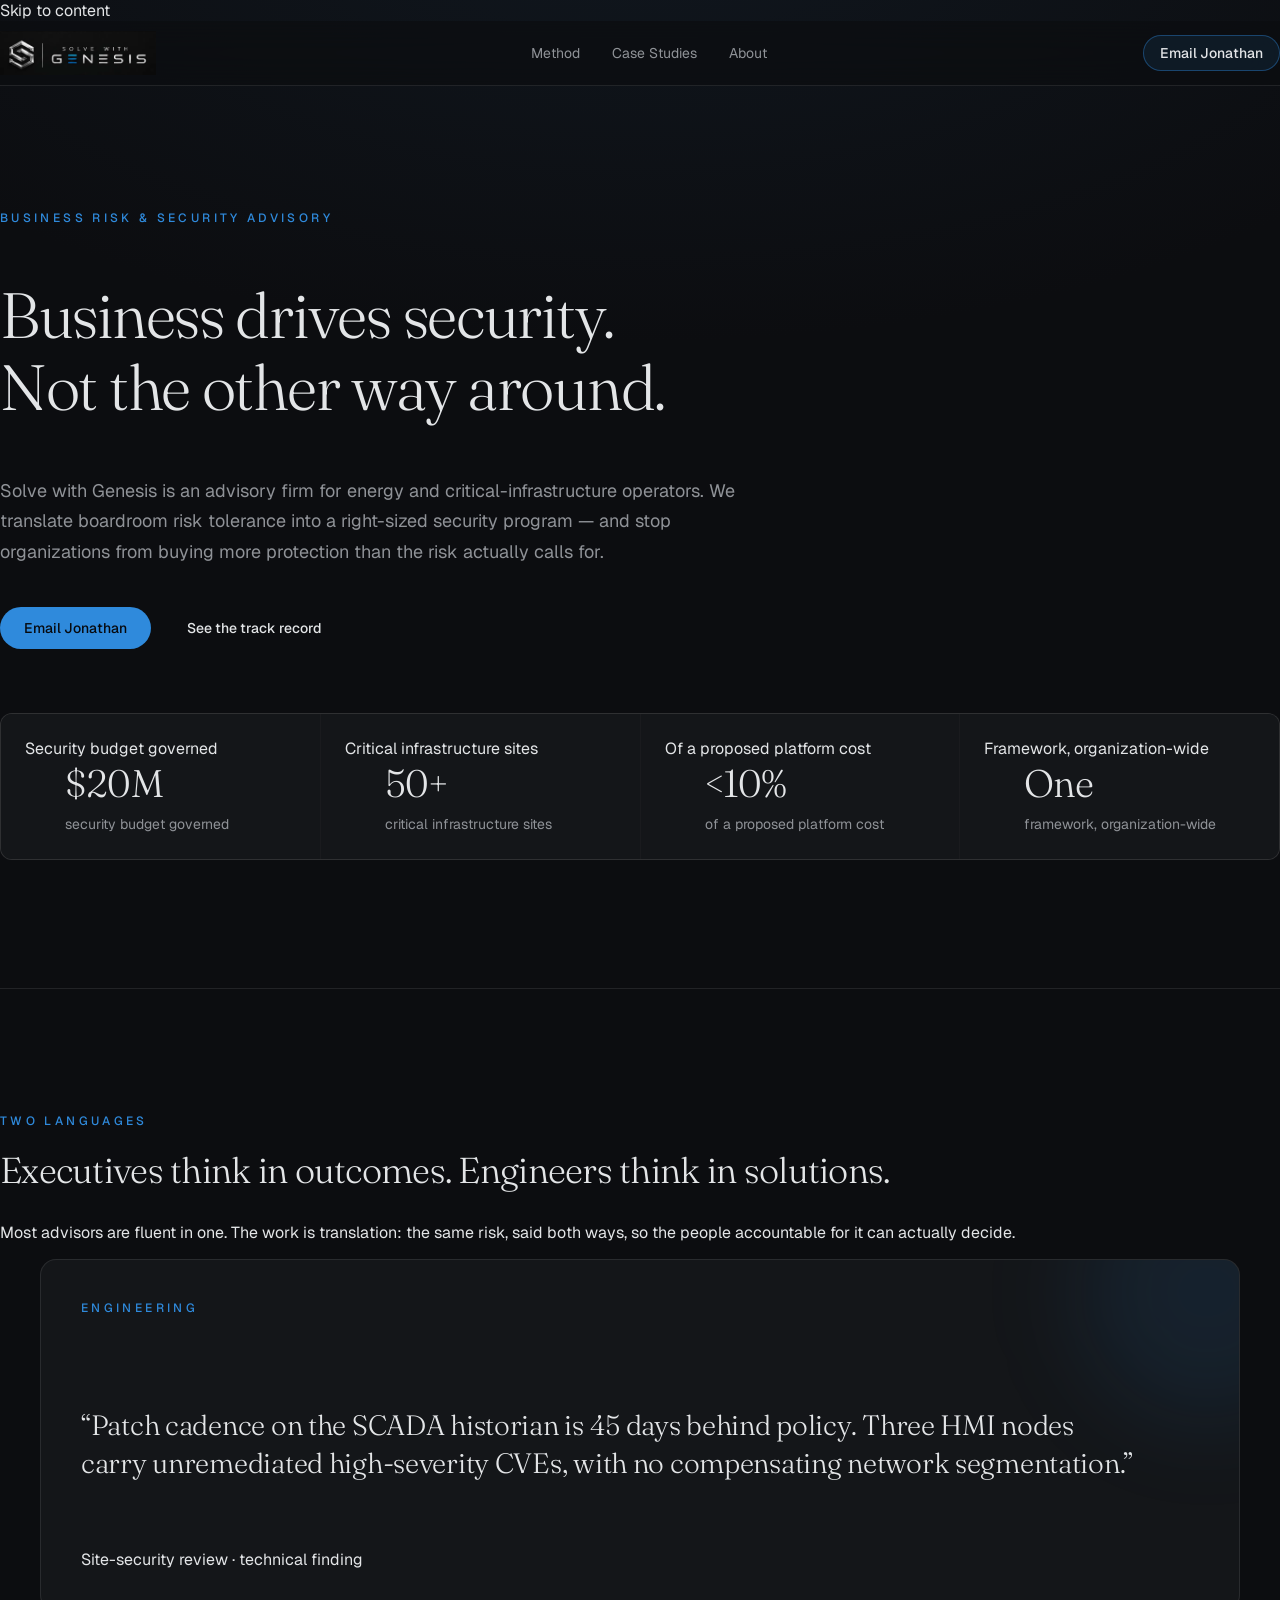
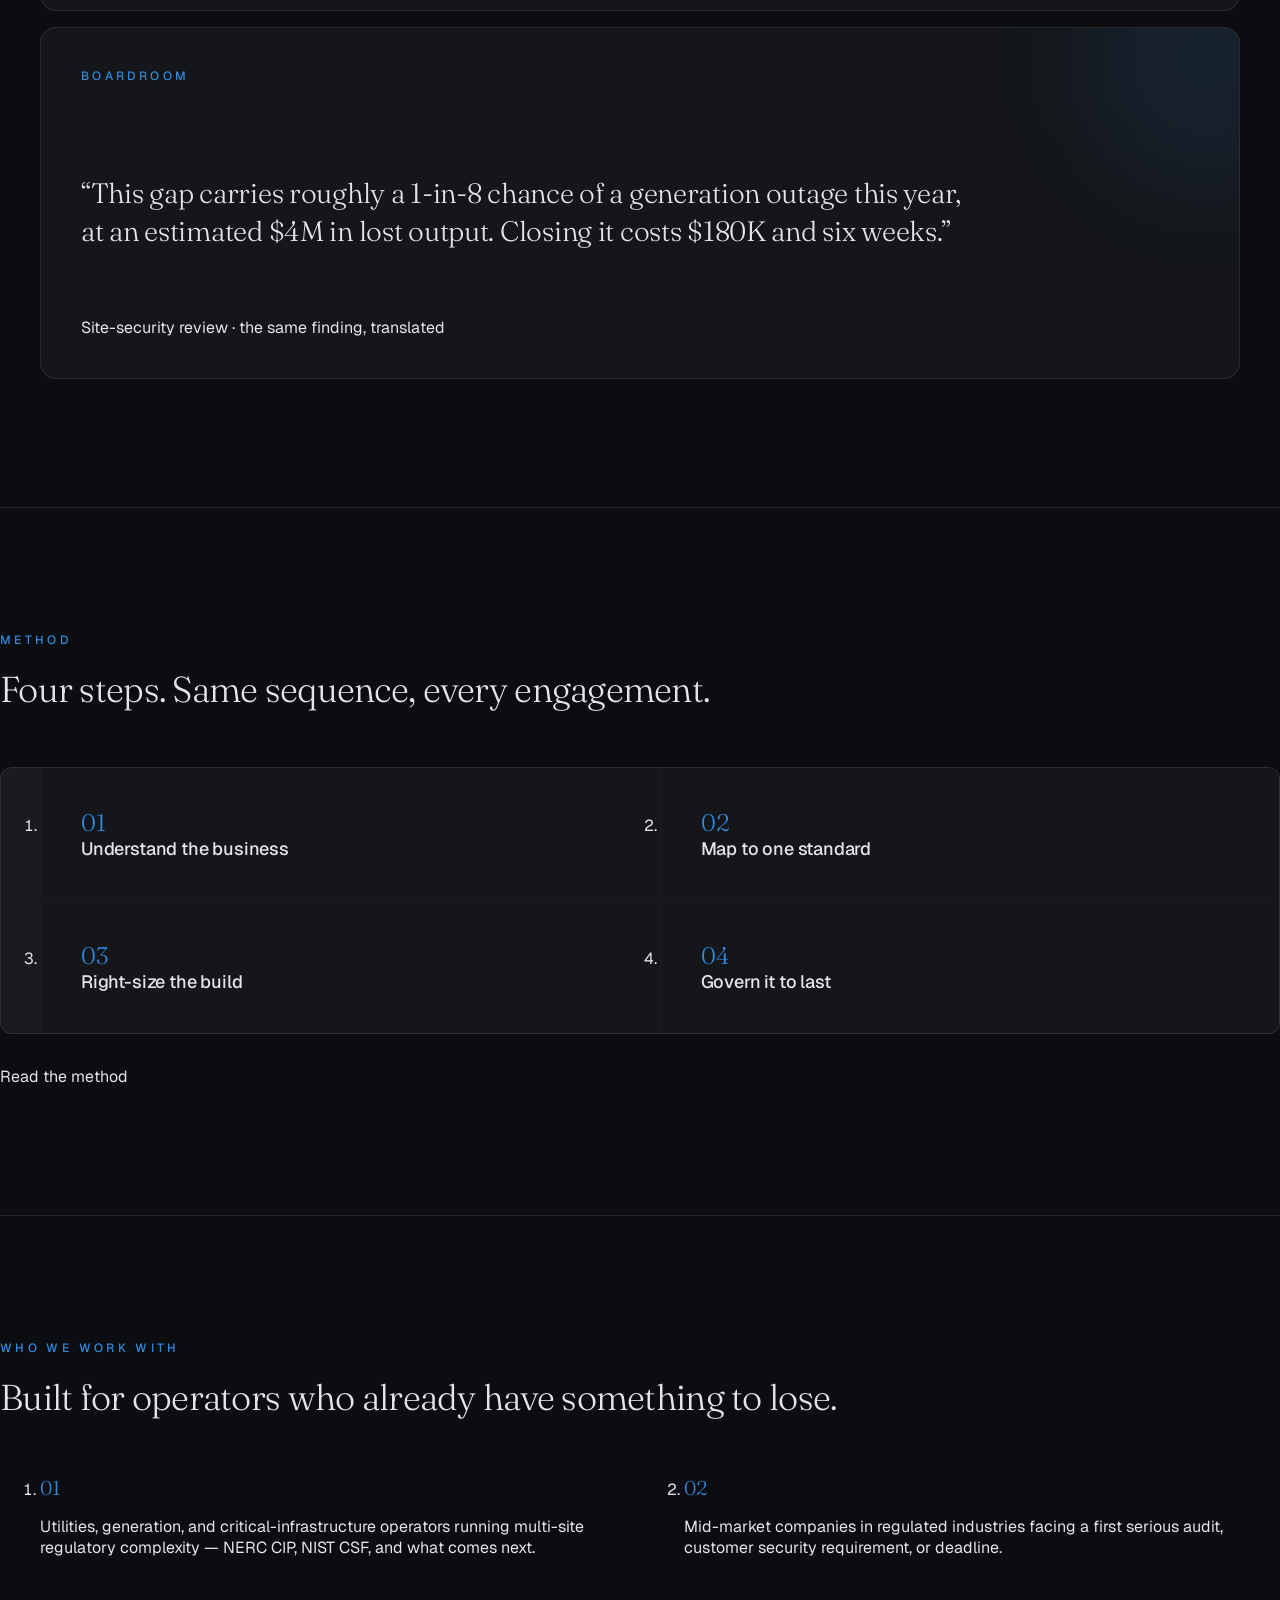
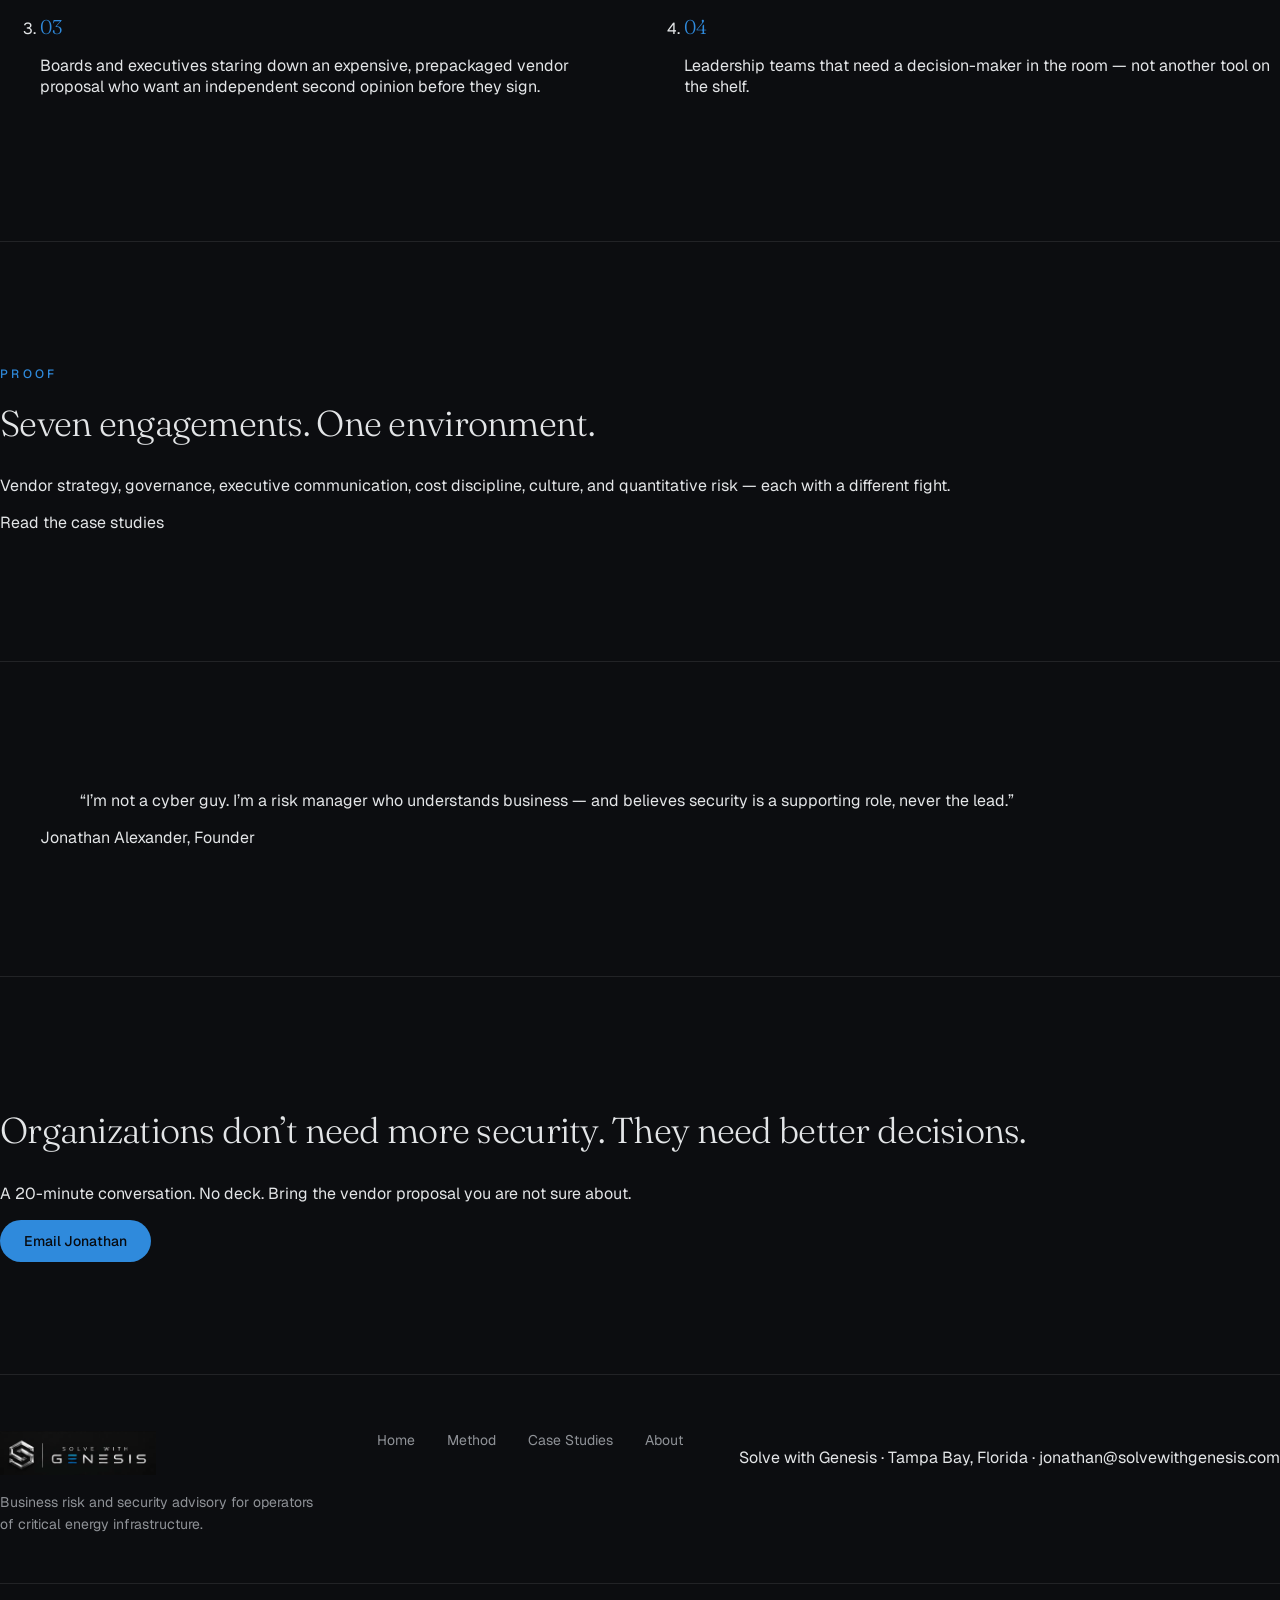
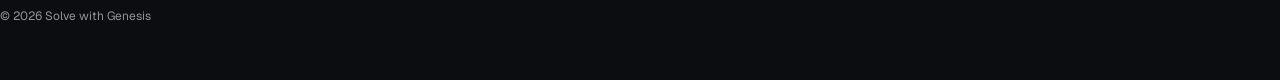
==== commit 94406720: "Rebuild public site as a firm (index.html)" ====
--- a/index.html
+++ b/index.html
@@ -3,37 +3,51 @@
 <head>
   <meta charset="utf-8" />
   <meta name="viewport" content="width=device-width, initial-scale=1" />
-  <title>Solve with Genesis — Business Risk & Security Advisory</title>
-  <meta name="description" content="Former utility CISO. I translate boardroom risk tolerance into right-sized security programs — and stop organizations from buying more protection than the risk actually calls for." />
-  <meta name="theme-color" content="#0b0d10" />
+  <title>Solve with Genesis — Business Risk &amp; Security Advisory</title>
+  <meta name="description" content="Advisory firm for energy and critical-infrastructure operators. We translate boardroom risk tolerance into a right-sized security program — and stop organizations from buying more protection than the risk actually calls for." />
+  <meta name="theme-color" content="#0e0e0e" />
+  <link rel="icon" href="./favicon.ico" sizes="any" />
+  <link rel="icon" type="image/png" sizes="32x32" href="./favicon-32.png" />
+  <link rel="icon" type="image/png" sizes="64x64" href="./favicon-64.png" />
   <link rel="canonical" href="https://www.solvewithgenesis.com/" />
   <meta property="og:type" content="website" />
+  <meta property="og:site_name" content="Solve with Genesis" />
   <meta property="og:url" content="https://www.solvewithgenesis.com/" />
-  <meta property="og:title" content="Solve with Genesis — Business Risk & Security Advisory" />
-  <meta property="og:description" content="Former utility CISO. I translate boardroom risk tolerance into right-sized security programs — and stop organizations from buying more protection than the risk actually calls for." />
-  <meta property="og:site_name" content="Solve with Genesis" />
+  <meta property="og:title" content="Solve with Genesis — Business Risk &amp; Security Advisory" />
+  <meta property="og:description" content="Advisory firm for energy and critical-infrastructure operators. We translate boardroom risk tolerance into a right-sized security program." />
+  <meta property="og:image" content="https://www.solvewithgenesis.com/solve_with_genesis_logo_clean.png" />
+  <meta name="twitter:card" content="summary" />
+  <meta name="twitter:title" content="Solve with Genesis — Business Risk &amp; Security Advisory" />
+  <meta name="twitter:description" content="Advisory firm for energy and critical-infrastructure operators. Right-sized security, driven by the business." />
   <link rel="preconnect" href="https://fonts.googleapis.com" />
   <link rel="preconnect" href="https://fonts.gstatic.com" crossorigin />
-  <link href="https://fonts.googleapis.com/css2?family=Fraunces:opsz,wght@9..144,300;9..144,400&family=Geist:wght@400;500;600&display=swap" rel="stylesheet" />
-  <link rel="stylesheet" href="styles.css" />
+  <link href="https://fonts.googleapis.com/css2?family=Fraunces:opsz,wght@9..144,300;9..144,400&amp;family=Geist:wght@400;500;600&amp;display=swap" rel="stylesheet" />
+  <link rel="stylesheet" href="./styles.css" />
   <script type="application/ld+json">
   {
     "@context": "https://schema.org",
     "@type": "ProfessionalService",
     "name": "Solve with Genesis",
-    "description": "Business risk and security advisory. Former utility CISO translating boardroom risk tolerance into right-sized security programs.",
+    "description": "Business risk and security advisory for operators of critical energy infrastructure.",
     "url": "https://www.solvewithgenesis.com",
     "email": "jonathan@solvewithgenesis.com",
     "areaServed": "US",
-    "knowsAbout": ["NERC CIP", "NIST", "Critical infrastructure security", "Business risk management"]
+    "address": {
+      "@type": "PostalAddress",
+      "addressLocality": "Tampa Bay",
+      "addressRegion": "FL",
+      "addressCountry": "US"
+    },
+    "knowsAbout": ["NERC CIP", "NIST CSF", "Critical infrastructure", "Business risk management"]
   }
   </script>
 </head>
-<body class="grain">
+<body>
+  <a class="skip-link" href="#main">Skip to content</a>
   <header class="site-header">
-    <div class="container header-inner">
-      <a href="/" aria-label="Solve with Genesis — home">
-        <img class="logo" src="solve_with_genesis_logo_clean.png" alt="Solve with Genesis" width="330" height="104" />
+    <div class="wrap header-inner">
+      <a class="logo-link" href="index.html" aria-label="Solve with Genesis — home">
+        <img class="logo" src="./solve_with_genesis_logo_clean.png" alt="Solve with Genesis" width="665" height="188" />
       </a>
       <nav class="nav" aria-label="Primary">
         <a href="methodology.html">Method</a>
@@ -44,249 +58,170 @@
     </div>
   </header>
 
-  <main>
-    <section id="top" class="hero">
-      <div class="container">
-        <p class="label rise" style="animation-delay:0ms">Business Risk & Security Advisory</p>
-        <h1 class="text-metal rise" style="animation-delay:80ms">Business drives security. Not the other way around.</h1>
-        <p class="lead rise" style="animation-delay:180ms">
-          Former utility CISO. I translate boardroom risk tolerance into right&#8209;sized security
-          programs — and stop organizations from buying more protection than the risk actually
-          calls for.
-        </p>
-        <div class="hero-actions rise" style="animation-delay:280ms">
+  <main id="main">
+    <section class="hero">
+      <div class="wrap">
+        <p class="label">Business risk &amp; security advisory</p>
+        <h1 class="metal">Business drives security. Not the other way around.</h1>
+        <p class="lead">Solve with Genesis is an advisory firm for energy and critical-infrastructure operators. We translate boardroom risk tolerance into a right-sized security program — and stop organizations from buying more protection than the risk actually calls for.</p>
+        <div class="hero-actions">
           <a class="btn btn-primary" href="mailto:jonathan@solvewithgenesis.com">Email Jonathan</a>
-          <a class="btn btn-outline" href="#translation">See the track record</a>
-        </div>
-        <dl class="stats rise" style="animation-delay:380ms">
-          <div class="stat">
-            <dt class="visually-hidden">security budget managed</dt>
-            <dd>
-              <span class="stat-value text-metal">$20M</span>
-              <span class="stat-label">security budget managed</span>
-            </dd>
-          </div>
-          <div class="stat">
-            <dt class="visually-hidden">critical infrastructure sites secured</dt>
-            <dd>
-              <span class="stat-value text-metal">50+</span>
-              <span class="stat-label">critical infrastructure sites secured</span>
-            </dd>
-          </div>
-          <div class="stat">
-            <dt class="visually-hidden">of the vendor's proposed cost</dt>
-            <dd>
-              <span class="stat-value text-metal"><10%</span>
-              <span class="stat-label">of the vendor's proposed cost</span>
-            </dd>
-          </div>
-          <div class="stat">
-            <dt class="visually-hidden">framework, org-wide compliance</dt>
-            <dd>
-              <span class="stat-value text-metal">1</span>
-              <span class="stat-label">framework, org-wide compliance</span>
+          <a class="btn btn-ghost" href="case-studies.html">See the track record</a>
+        </div>
+        <dl class="stats">
+          <div class="stat">
+            <dt class="visually-hidden">Security budget governed</dt>
+            <dd>
+              <span class="stat-value metal">$20M</span>
+              <span class="stat-label">security budget governed</span>
+            </dd>
+          </div>
+          <div class="stat">
+            <dt class="visually-hidden">Critical infrastructure sites</dt>
+            <dd>
+              <span class="stat-value metal">50+</span>
+              <span class="stat-label">critical infrastructure sites</span>
+            </dd>
+          </div>
+          <div class="stat">
+            <dt class="visually-hidden">Of a proposed platform cost</dt>
+            <dd>
+              <span class="stat-value metal">&lt;10%</span>
+              <span class="stat-label">of a proposed platform cost</span>
+            </dd>
+          </div>
+          <div class="stat">
+            <dt class="visually-hidden">Framework, organization-wide</dt>
+            <dd>
+              <span class="stat-value metal">One</span>
+              <span class="stat-label">framework, organization-wide</span>
             </dd>
           </div>
         </dl>
       </div>
     </section>
 
-    <section id="translation" class="section">
-      <div class="container translator-grid">
-        <div>
-          <p class="label">What I Do</p>
-          <h2 class="text-metal">I speak both languages.</h2>
-          <p style="margin-top:1.25rem;max-width:28rem;line-height:1.7;color:var(--muted-foreground)">
-            Executives think in outcomes. Engineers think in solutions. Most advisors are fluent
-            in one. Here's the same risk, said both ways — an actual example from a site
-            security review.
-          </p>
-          <div class="toggle" role="group" aria-label="Choose how the same risk is described">
-            <button type="button" id="btn-eng" aria-pressed="true">Engineering</button>
-            <button type="button" id="btn-board" aria-pressed="false">Boardroom</button>
-          </div>
-        </div>
-        <figure class="quote-card">
-          <div>
-            <span class="quote-tag" id="quote-tag">Engineering says</span>
-            <blockquote id="quote-body">
+    <section class="section" aria-labelledby="languages-heading">
+      <div class="wrap lang-grid">
+        <div class="lang-intro">
+          <p class="label">Two languages</p>
+          <h2 id="languages-heading" class="metal">Executives think in outcomes. Engineers think in solutions.</h2>
+          <p>Most advisors are fluent in one. The work is translation: the same risk, said both ways, so the people accountable for it can actually decide.</p>
+        </div>
+        <div class="lang-pair">
+          <figure class="quote-card">
+            <span class="label">Engineering</span>
+            <blockquote>
               “Patch cadence on the SCADA historian is 45 days behind policy. Three HMI nodes carry unremediated high-severity CVEs, with no compensating network segmentation.”
             </blockquote>
-          </div>
-          <figcaption class="quote-meta" id="quote-meta">Technical finding · site security review</figcaption>
+            <figcaption>Site-security review · technical finding</figcaption>
+          </figure>
+          <figure class="quote-card board">
+            <span class="label">Boardroom</span>
+            <blockquote>
+              “This gap carries roughly a 1-in-8 chance of a generation outage this year, at an estimated $4M in lost output. Closing it costs $180K and six weeks.”
+            </blockquote>
+            <figcaption>Site-security review · the same finding, translated</figcaption>
+          </figure>
+        </div>
+      </div>
+    </section>
+
+    <section class="section" aria-labelledby="method-heading">
+      <div class="wrap">
+        <p class="label">Method</p>
+        <h2 id="method-heading" class="metal">Four steps. Same sequence, every engagement.</h2>
+        <ol class="steps">
+          <li class="step">
+            <span class="step-n">01</span>
+            <h3>Understand the business</h3>
+          </li>
+          <li class="step">
+            <span class="step-n">02</span>
+            <h3>Map to one standard</h3>
+          </li>
+          <li class="step">
+            <span class="step-n">03</span>
+            <h3>Right-size the build</h3>
+          </li>
+          <li class="step">
+            <span class="step-n">04</span>
+            <h3>Govern it to last</h3>
+          </li>
+        </ol>
+        <p style="margin-top:2rem"><a class="text-link" href="methodology.html">Read the method</a></p>
+      </div>
+    </section>
+
+    <section class="section" aria-labelledby="who-heading">
+      <div class="wrap">
+        <p class="label">Who we work with</p>
+        <h2 id="who-heading" class="metal">Built for operators who already have something to lose.</h2>
+        <ol class="fits">
+          <li class="fit">
+            <span class="fit-n">01</span>
+            <p>Utilities, generation, and critical-infrastructure operators running multi-site regulatory complexity — NERC CIP, NIST CSF, and what comes next.</p>
+          </li>
+          <li class="fit">
+            <span class="fit-n">02</span>
+            <p>Mid-market companies in regulated industries facing a first serious audit, customer security requirement, or deadline.</p>
+          </li>
+          <li class="fit">
+            <span class="fit-n">03</span>
+            <p>Boards and executives staring down an expensive, prepackaged vendor proposal who want an independent second opinion before they sign.</p>
+          </li>
+          <li class="fit">
+            <span class="fit-n">04</span>
+            <p>Leadership teams that need a decision-maker in the room — not another tool on the shelf.</p>
+          </li>
+        </ol>
+      </div>
+    </section>
+
+    <section class="section" aria-labelledby="proof-heading">
+      <div class="wrap">
+        <p class="label">Proof</p>
+        <h2 id="proof-heading" class="metal">Seven engagements. One environment.</h2>
+        <p class="section-lead">Vendor strategy, governance, executive communication, cost discipline, culture, and quantitative risk — each with a different fight.</p>
+        <p class="proof-actions"><a class="text-link" href="case-studies.html">Read the case studies</a></p>
+      </div>
+    </section>
+
+    <section class="section">
+      <div class="wrap">
+        <figure class="pull-quote">
+          <blockquote class="metal">“I’m not a cyber guy. I’m a risk manager who understands business — and believes security is a supporting role, never the lead.”</blockquote>
+          <footer>Jonathan Alexander, Founder</footer>
         </figure>
       </div>
     </section>
 
-    <section id="method" class="section">
-      <div class="container">
-        <div style="max-width:36rem">
-          <p class="label">Method</p>
-          <h2 class="text-metal">Four steps. Same sequence, every engagement.</h2>
-        </div>
-        <ol class="steps">
-          <li class="step">
-            <div class="step-inner">
-              <span class="step-n">01</span>
-              <div>
-                <h3>Understand the business</h3>
-                <p>What it depends on, what it can tolerate losing, and who's accountable for that decision.</p>
-              </div>
-            </div>
-          </li>
-          <li class="step">
-            <div class="step-inner">
-              <span class="step-n">02</span>
-              <div>
-                <h3>Map to one standard</h3>
-                <p>A single framework that clears today's compliance bar and scales to tomorrow's.</p>
-              </div>
-            </div>
-          </li>
-          <li class="step">
-            <div class="step-inner">
-              <span class="step-n">03</span>
-              <div>
-                <h3>Right-size the build</h3>
-                <p>The framework sets the bar; the business sets the pace, unit by unit.</p>
-              </div>
-            </div>
-          </li>
-          <li class="step">
-            <div class="step-inner">
-              <span class="step-n">04</span>
-              <div>
-                <h3>Govern it to last</h3>
-                <p>Ownership, audit, and a review board — so decisions outlive any one champion.</p>
-              </div>
-            </div>
-          </li>
-        </ol>
-        <a href="methodology.html" class="text-link" style="display:inline-block;margin-top:2rem">Read the full methodology →</a>
-      </div>
-    </section>
-
-    <section id="fit" class="section">
-      <div class="container">
-        <div style="max-width:36rem">
-          <p class="label">Fit</p>
-          <h2 class="text-metal">Who I work with.</h2>
-        </div>
-        <ul class="fits">
-          <li class="fit-item">
-            <span class="fit-n">01</span>
-            <p>Utilities, generation, and critical infrastructure operators managing multi-site regulatory complexity — NERC CIP, NIST, and whatever comes next.</p>
-          </li>
-          <li class="fit-item">
-            <span class="fit-n">02</span>
-            <p>Mid-market companies, particularly in regulated industries, facing a first serious audit, customer security requirement, or compliance deadline.</p>
-          </li>
-          <li class="fit-item">
-            <span class="fit-n">03</span>
-            <p>Boards and executives staring down an expensive, prepackaged vendor proposal and wanting an independent second opinion before they sign.</p>
-          </li>
-          <li class="fit-item">
-            <span class="fit-n">04</span>
-            <p>Leadership teams that know risk needs a decision-maker in the room — not just another tool on the shelf.</p>
-          </li>
-        </ul>
-      </div>
-    </section>
-
-    <section class="section" id="cases-teaser">
-      <div class="container">
-        <p class="label">Proof</p>
-        <h2 class="text-metal">Seven engagements. One environment.</h2>
-        <p style="margin-top:1rem;max-width:36rem;line-height:1.7;color:var(--muted-foreground)">Vendor strategy, governance, executive communication, cost discipline, culture, and quantitative risk — each with a different fight to win.</p>
-        <a href="case-studies.html" class="btn btn-outline" style="margin-top:1.75rem">Read the case studies</a>
-      </div>
-    </section>
-
-    <section id="about" class="section">
-      <div class="container">
-        <p class="about-quote text-metal">
-          “I'm not a cyber guy. I'm a risk manager who understands business — and
-          believes security is a supporting role, never the lead.”
-        </p>
-      </div>
-    </section>
-
-    <section id="contact" class="section contact">
-      <div class="container contact-inner">
-        <h2 class="text-metal">Organizations don't need more security. They need better decisions.</h2>
-        <p>
-          Let's talk about where your risk actually lives. A 20-minute call, no deck
-          required. Bring the vendor proposal you're not sure about.
-        </p>
+    <section class="section close" aria-labelledby="close-heading">
+      <div class="wrap">
+        <h2 id="close-heading" class="metal">Organizations don’t need more security. They need better decisions.</h2>
+        <p>A 20-minute conversation. No deck. Bring the vendor proposal you are not sure about.</p>
         <a class="btn btn-primary" href="mailto:jonathan@solvewithgenesis.com">Email Jonathan</a>
       </div>
     </section>
   </main>
 
   <footer class="site-footer">
-    <div class="container">
+    <div class="wrap">
       <div class="footer-grid">
         <div class="footer-brand">
-          <img src="solve_with_genesis_logo_clean.png" alt="Solve with Genesis" width="220" height="70" style="height:2.75rem;width:auto;border-radius:0.375rem" />
-          <p>Business risk & security advisory. Better decisions, right-sized programs.</p>
+          <img class="logo" src="./solve_with_genesis_logo_clean.png" alt="Solve with Genesis" width="665" height="188" />
+          <p>Business risk and security advisory for operators of critical energy infrastructure.</p>
         </div>
         <nav class="footer-nav" aria-label="Footer">
+          <a href="index.html">Home</a>
           <a href="methodology.html">Method</a>
           <a href="case-studies.html">Case Studies</a>
           <a href="about.html">About</a>
         </nav>
-        <div class="footer-contact">
-          <a href="mailto:jonathan@solvewithgenesis.com">jonathan@solvewithgenesis.com</a>
-          <a href="https://www.linkedin.com/" rel="noopener">LinkedIn</a>
-        </div>
+        <p class="footer-colophon">Solve with Genesis · Tampa Bay, Florida · <a href="mailto:jonathan@solvewithgenesis.com">jonathan@solvewithgenesis.com</a></p>
       </div>
       <p class="footer-copy">© 2026 Solve with Genesis</p>
     </div>
   </footer>
-
-  <script>
-    (function () {
-      var eng = {
-        tag: 'Engineering says',
-        body: '“Patch cadence on the SCADA historian is 45 days behind policy. Three HMI nodes carry unremediated high-severity CVEs, with no compensating network segmentation.”',
-        meta: 'Technical finding · site security review'
-      };
-      var board = {
-        tag: 'Boardroom hears',
-        body: '“This gap carries roughly a 1-in-8 chance of a generation outage this year, at an estimated $4M in lost output. Closing it costs $180K and six weeks.”',
-        meta: 'Business decision · same finding, translated'
-      };
-      var btnEng = document.getElementById('btn-eng');
-      var btnBoard = document.getElementById('btn-board');
-      var tag = document.getElementById('quote-tag');
-      var body = document.getElementById('quote-body');
-      var meta = document.getElementById('quote-meta');
-
-      function setMode(mode) {
-        var data = mode === 'board' ? board : eng;
-        tag.textContent = data.tag;
-        body.textContent = data.body;
-        meta.textContent = data.meta;
-        btnEng.setAttribute('aria-pressed', mode === 'eng' ? 'true' : 'false');
-        btnBoard.setAttribute('aria-pressed', mode === 'board' ? 'true' : 'false');
-      }
-
-      btnEng.addEventListener('click', function () { setMode('eng'); });
-      btnBoard.addEventListener('click', function () { setMode('board'); });
-    })();
-  </script>
-  <style>
-    .visually-hidden {
-      position: absolute;
-      width: 1px;
-      height: 1px;
-      padding: 0;
-      margin: -1px;
-      overflow: hidden;
-      clip: rect(0, 0, 0, 0);
-      white-space: nowrap;
-      border: 0;
-    }
-  </style>
 </body>
 </html>
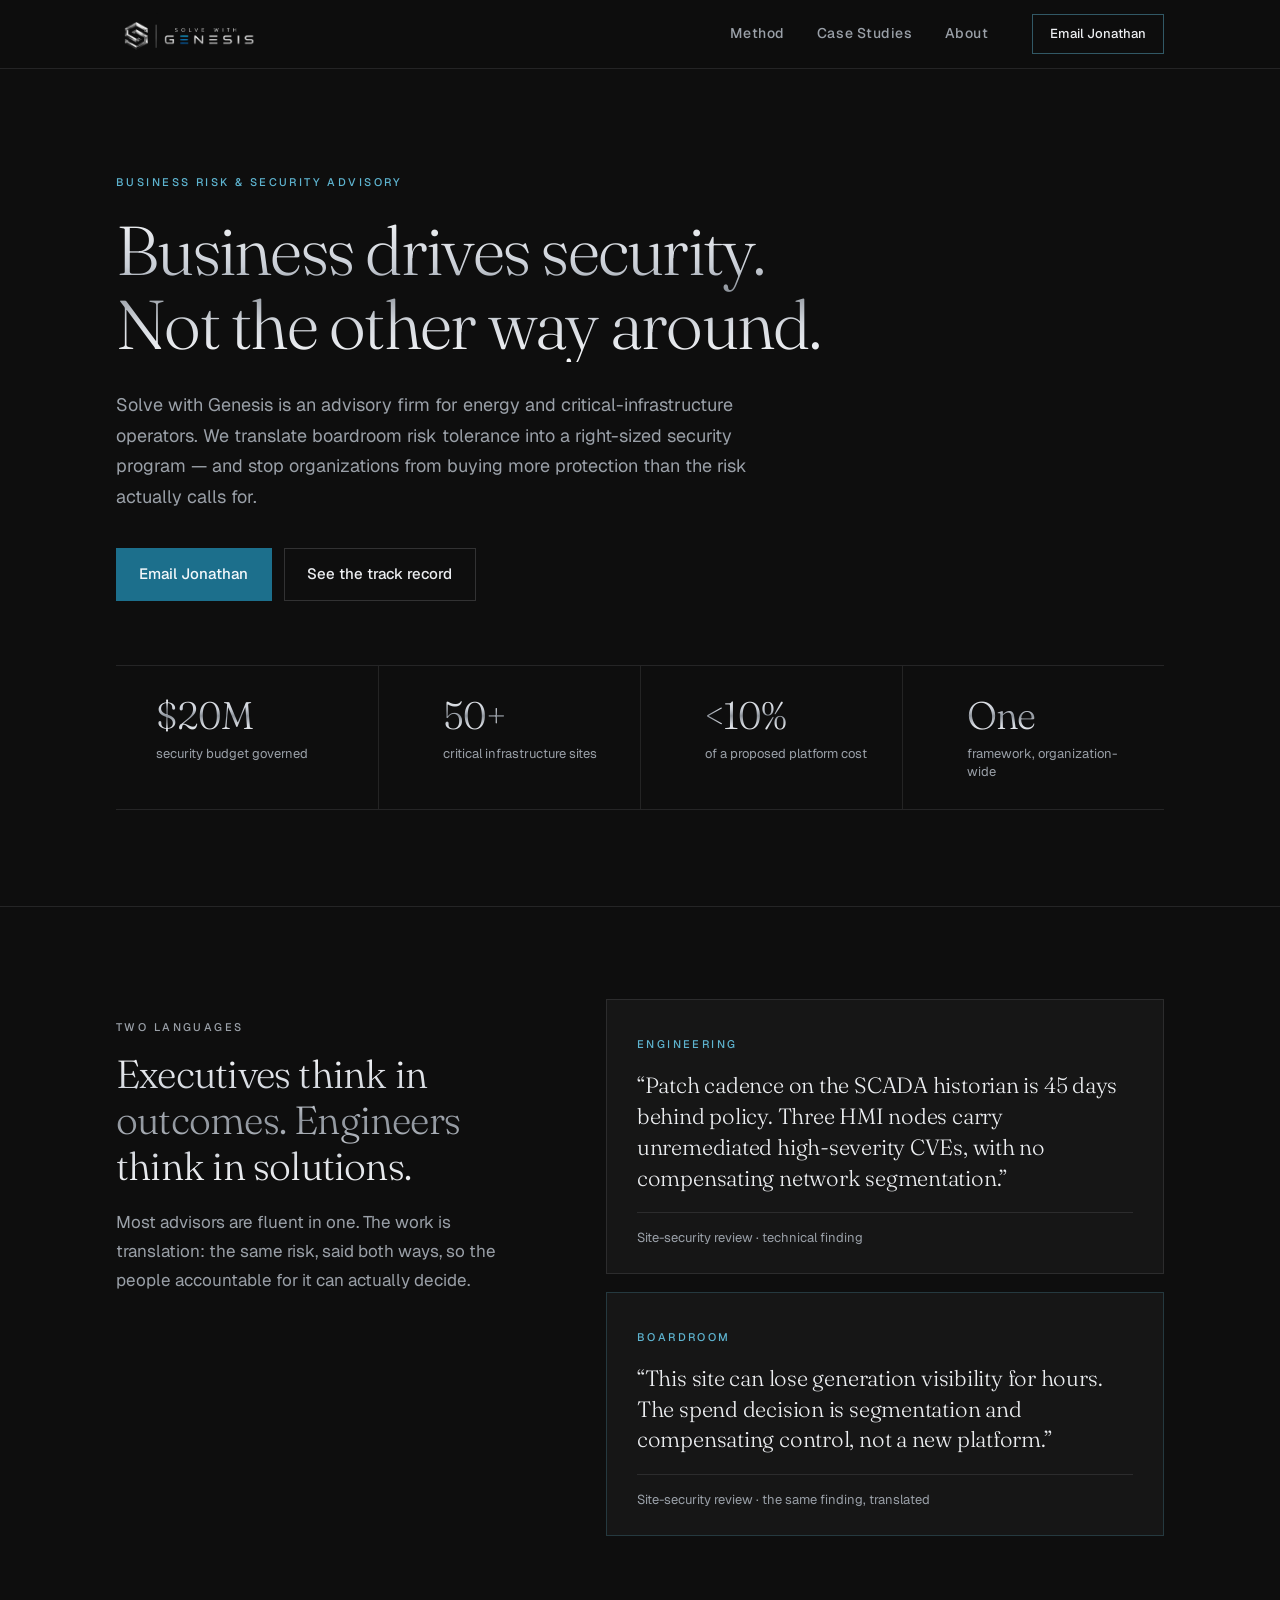
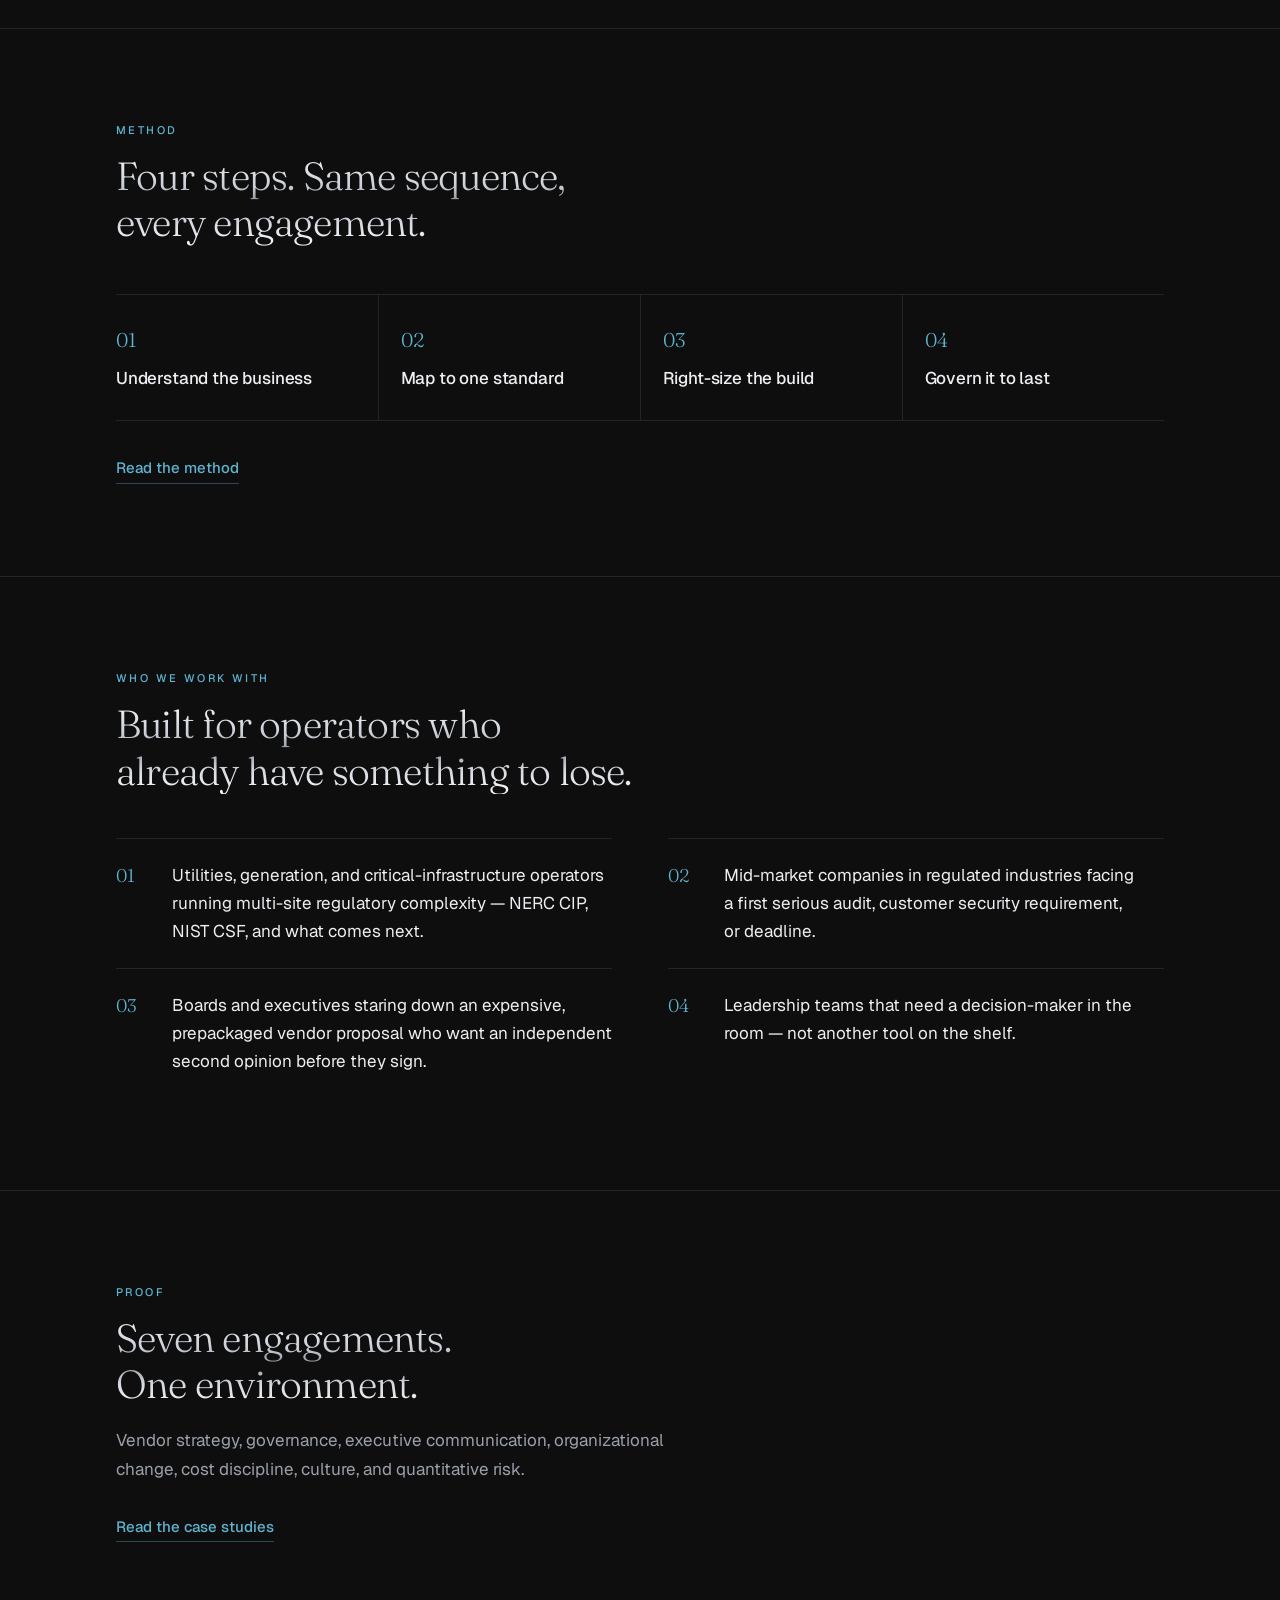
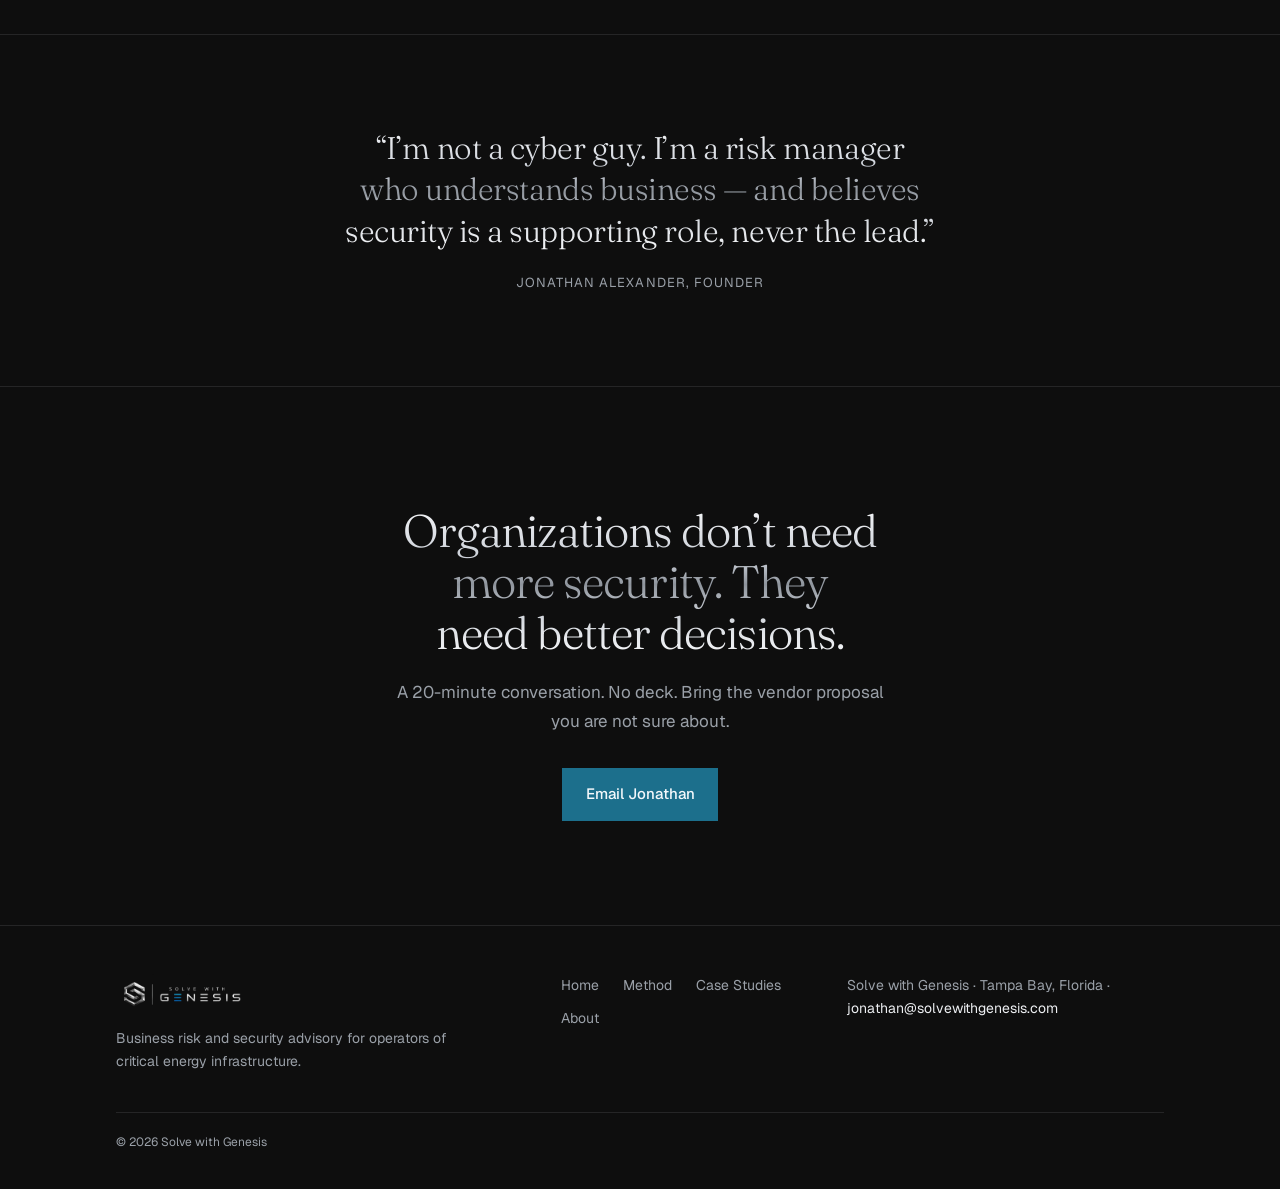
==== commit 5013a245: "Replace invented Home boardroom figures and restore organizational change on the proof teaser." ====
--- a/index.html
+++ b/index.html
@@ -119,7 +119,7 @@
           <figure class="quote-card board">
             <span class="label">Boardroom</span>
             <blockquote>
-              “This gap carries roughly a 1-in-8 chance of a generation outage this year, at an estimated $4M in lost output. Closing it costs $180K and six weeks.”
+              “This site can lose generation visibility for hours. The spend decision is segmentation and compensating control, not a new platform.”
             </blockquote>
             <figcaption>Site-security review · the same finding, translated</figcaption>
           </figure>
@@ -182,7 +182,7 @@
       <div class="wrap">
         <p class="label">Proof</p>
         <h2 id="proof-heading" class="metal">Seven engagements. One environment.</h2>
-        <p class="section-lead">Vendor strategy, governance, executive communication, cost discipline, culture, and quantitative risk — each with a different fight.</p>
+        <p class="section-lead">Vendor strategy, governance, executive communication, organizational change, cost discipline, culture, and quantitative risk.</p>
         <p class="proof-actions"><a class="text-link" href="case-studies.html">Read the case studies</a></p>
       </div>
     </section>
--- a/styles.css
+++ b/styles.css
@@ -1,165 +1,772 @@
-/* Solve with Genesis — static design system (from v0 redesign) */
+/* Solve with Genesis — institutional energy-advisory system */
 
 :root {
   color-scheme: dark;
-  --background: oklch(0.16 0.006 255);
-  --foreground: oklch(0.92 0.004 255);
-  --card: oklch(0.2 0.007 255);
-  --primary: oklch(0.62 0.15 250);
-  --primary-foreground: oklch(0.14 0.01 255);
-  --secondary: oklch(0.26 0.008 255);
-  --muted: oklch(0.24 0.007 255);
-  --muted-foreground: oklch(0.66 0.008 255);
-  --border: oklch(1 0 0 / 9%);
-  --metal: oklch(0.9 0.004 255);
-  --destructive: oklch(0.62 0.2 25);
-  --radius: 0.5rem;
-  --space-1: 0.25rem;
-  --space-2: 0.5rem;
-  --space-3: 0.75rem;
-  --space-4: 1rem;
-  --space-5: 1.5rem;
-  --space-6: 2rem;
-  --space-7: 2.5rem;
-  --space-8: 3rem;
-  --space-9: 4rem;
-  --space-10: 5rem;
-  --space-11: 7rem;
+  --bg: #0e0e0e;
+  --bg-elev: #161616;
+  --fg: #eceef1;
+  --silver: #c8ccd2;
+  --muted: #9aa0a8;
+  --line: rgba(232, 234, 238, 0.10);
+  --line-strong: rgba(232, 234, 238, 0.16);
+  --accent: #5eb4d0;
+  --accent-deep: #1a7a9c;
+  --accent-fill: #1c6f8c;
+  --focus: #7ec8e0;
+  --radius: 2px;
+  --wrap: 70rem;
+  --gutter: 1.5rem;
+  --header-h: 4.25rem;
   --font-serif: "Fraunces", Georgia, "Times New Roman", serif;
-  --font-sans: "Geist", ui-sans-serif, system-ui, -apple-system, sans-serif;
-}
-
-*, *::before, *::after { box-sizing: border-box; border-color: var(--border); }
+  --font-sans: "Geist", "IBM Plex Sans", ui-sans-serif, system-ui, sans-serif;
+}
+
+*, *::before, *::after { box-sizing: border-box; }
 html { scroll-behavior: smooth; }
+html, body { overflow-x: clip; max-width: 100%; }
 body {
-  margin: 0; min-height: 100vh; font-family: var(--font-sans);
-  background: var(--background); color: var(--foreground);
-  background-image: radial-gradient(120% 80% at 50% -10%, oklch(0.24 0.03 250 / 0.5), transparent 60%);
-  background-attachment: fixed; -webkit-font-smoothing: antialiased;
-}
-::selection { background: oklch(0.62 0.15 250 / 0.3); }
+  margin: 0;
+  min-height: 100vh;
+  font-family: var(--font-sans);
+  font-size: 1.0625rem;
+  line-height: 1.65;
+  background: var(--bg);
+  color: var(--fg);
+  -webkit-font-smoothing: antialiased;
+  text-rendering: optimizeLegibility;
+}
+@media (min-width: 768px) {
+  :root { --gutter: 2.25rem; }
+}
+
+::selection { background: rgba(94, 180, 208, 0.28); color: var(--fg); }
 a { color: inherit; text-decoration: none; }
 img { max-width: 100%; height: auto; display: block; }
-
-.grain::before {
-  content: ""; position: fixed; inset: 0; z-index: 60; pointer-events: none; opacity: 0.035;
-  background-image: url("data:image/svg+xml,%3Csvg xmlns='http://www.w3.org/2000/svg' width='140' height='140'%3E%3Cfilter id='n'%3E%3CfeTurbulence type='fractalNoise' baseFrequency='0.85' numOctaves='3' stitchTiles='stitch'/%3E%3C/filter%3E%3Crect width='100%25' height='100%25' filter='url(%23n)'/%3E%3C/svg%3E");
-}
-
-.text-metal {
-  background: linear-gradient(177deg, oklch(0.98 0.004 255) 0%, oklch(0.82 0.006 255) 34%, oklch(0.55 0.006 255) 52%, oklch(0.86 0.006 255) 70%, oklch(0.98 0.004 255) 100%);
-  -webkit-background-clip: text; background-clip: text; color: transparent;
-}
-
-@keyframes rise { from { opacity: 0; transform: translateY(18px); } to { opacity: 1; transform: translateY(0); } }
-.rise { animation: rise 0.9s cubic-bezier(0.16, 1, 0.3, 1) both; }
-@media (prefers-reduced-motion: reduce) { .rise { animation: none; } }
-
-.container { width: 100%; max-width: 72rem; margin-left: auto; margin-right: auto; padding-left: 1.25rem; padding-right: 1.25rem; }
-@media (min-width: 768px) { .container { padding-left: 2rem; padding-right: 2rem; } }
-
-.label { font-size: 0.75rem; font-weight: 500; text-transform: uppercase; letter-spacing: 0.28em; color: var(--primary); }
-.serif { font-family: var(--font-serif); font-weight: 300; letter-spacing: -0.02em; }
-
-.btn { display: inline-flex; align-items: center; justify-content: center; border-radius: 9999px; padding: 0.75rem 1.5rem; font-size: 0.875rem; font-weight: 500; cursor: pointer; transition: transform 0.15s ease, background 0.15s ease, color 0.15s ease, box-shadow 0.15s ease, border-color 0.15s ease; }
-.btn:focus-visible { outline: 2px solid oklch(0.62 0.15 250 / 0.7); outline-offset: 2px; }
-.btn-primary { background: var(--primary); color: var(--primary-foreground); }
-.btn-primary:hover { transform: translateY(-2px); box-shadow: 0 6px 20px oklch(0.62 0.15 250 / 0.25); }
-.btn-primary:active { transform: scale(0.97) translateY(0); box-shadow: 0 1px 4px oklch(0 0 0 / 0.2); }
-.btn-outline { border: 1px solid var(--border); color: var(--foreground); background: transparent; }
-.btn-outline:hover { background: var(--secondary); border-color: oklch(1 0 0 / 14%); }
-.btn-outline:active { transform: scale(0.97); }
-
-.site-header { position: sticky; top: 0; z-index: 50; border-bottom: 1px solid var(--border); background: oklch(0.16 0.006 255 / 0.7); backdrop-filter: blur(20px); }
-.header-inner { display: flex; height: 4rem; align-items: center; justify-content: space-between; }
-.logo { height: 2.75rem; width: auto; }
-.nav { display: none; align-items: center; gap: 2rem; }
-.nav a { font-size: 0.875rem; color: var(--muted-foreground); transition: color 0.15s; }
-.nav a:hover { color: var(--foreground); }
-.header-cta { border-radius: 9999px; border: 1px solid oklch(0.62 0.15 250 / 0.4); background: oklch(0.62 0.15 250 / 0.1); padding: 0.5rem 1rem; font-size: 0.875rem; font-weight: 500; transition: background 0.15s ease, transform 0.15s ease, border-color 0.15s ease; }
-.header-cta:hover { background: oklch(0.62 0.15 250 / 0.2); border-color: oklch(0.62 0.15 250 / 0.55); }
-.header-cta:active { transform: scale(0.97); }
-.header-cta:focus-visible { outline: 2px solid oklch(0.62 0.15 250 / 0.7); outline-offset: 2px; }
-@media (min-width: 768px) { .nav { display: flex; } }
-.nav a.active { color: var(--foreground); }
-
-.hero { position: relative; overflow: visible; padding: 5rem 0 5rem; }
-@media (min-width: 768px) { .hero { padding: 7rem 0 7rem; } }
-.hero h1 { max-width: 56rem; font-family: var(--font-serif); font-weight: 300; font-size: clamp(2.25rem, 5vw, 4.5rem); line-height: 1.12; letter-spacing: -0.02em; text-wrap: balance; }
-.hero .lead { margin-top: 2rem; max-width: 48rem; font-size: 1.125rem; line-height: 1.7; color: var(--muted-foreground); text-wrap: pretty; }
-.hero-actions { margin-top: 2.5rem; display: flex; flex-direction: column; gap: 0.75rem; }
-@media (min-width: 640px) { .hero-actions { flex-direction: row; align-items: center; } }
-
-.stats { margin-top: 4rem; display: grid; grid-template-columns: repeat(2, 1fr); gap: 1px; overflow: hidden; border-radius: 0.75rem; border: 1px solid var(--border); background: oklch(1 0 0 / 6%); }
-@media (min-width: 768px) { .stats { grid-template-columns: repeat(4, 1fr); } }
-.stat { background: var(--card); padding: 1.5rem; }
-.stat-value { display: block; font-family: var(--font-serif); font-weight: 300; font-size: clamp(2rem, 3vw, 3rem); letter-spacing: -0.02em; }
-.stat-label { display: block; margin-top: 0.5rem; font-size: 0.875rem; line-height: 1.4; color: var(--muted-foreground); }
-
-.section { border-top: 1px solid var(--border); padding: 5rem 0; }
-@media (min-width: 768px) { .section { padding: 7rem 0; } }
-.section h2 { margin-top: 1.25rem; font-family: var(--font-serif); font-weight: 300; font-size: clamp(1.75rem, 3vw, 2.25rem); line-height: 1.2; letter-spacing: -0.02em; text-wrap: balance; }
-
-.translator-grid { display: grid; gap: 3rem; }
-@media (min-width: 1024px) { .translator-grid { grid-template-columns: 0.85fr 1.15fr; gap: 4rem; } }
-.toggle { margin-top: 2rem; display: inline-flex; border-radius: 9999px; border: 1px solid var(--border); background: var(--card); padding: 0.25rem; }
-.toggle button { border: none; background: transparent; border-radius: 9999px; padding: 0.5rem 1.25rem; font-size: 0.875rem; font-weight: 500; color: var(--muted-foreground); cursor: pointer; transition: background 0.15s ease, color 0.15s ease, transform 0.12s ease; }
-.toggle button[aria-pressed="true"] { background: var(--primary); color: var(--primary-foreground); }
-.toggle button:hover:not([aria-pressed="true"]) { color: var(--foreground); }
-.toggle button:active { transform: scale(0.97); }
-.toggle button:focus-visible { outline: 2px solid oklch(0.62 0.15 250 / 0.7); outline-offset: 2px; }
-
-.quote-card { position: relative; display: flex; min-height: 22rem; flex-direction: column; justify-content: space-between; overflow: hidden; border-radius: 1rem; border: 1px solid var(--border); background: var(--card); padding: 2rem; }
-@media (min-width: 768px) { .quote-card { padding: 2.5rem; } }
-.quote-card::before { content: ""; position: absolute; right: -6rem; top: -6rem; height: 16rem; width: 16rem; border-radius: 9999px; background: oklch(0.62 0.15 250 / 0.1); filter: blur(48px); pointer-events: none; }
-.quote-tag { display: inline-block; border-radius: 9999px; border: 1px solid oklch(0.62 0.15 250 / 0.3); background: oklch(0.62 0.15 250 / 0.1); padding: 0.25rem 0.75rem; font-size: 0.75rem; font-weight: 500; text-transform: uppercase; letter-spacing: 0.18em; color: var(--primary); }
-.quote-card blockquote { margin: 1.5rem 0 0; font-family: var(--font-serif); font-weight: 300; font-size: clamp(1.35rem, 2.5vw, 1.75rem); line-height: 1.35; letter-spacing: -0.01em; text-wrap: balance; }
-.quote-meta { margin-top: 2rem; display: flex; align-items: center; gap: 0.75rem; border-top: 1px solid var(--border); padding-top: 1.25rem; font-size: 0.875rem; color: var(--muted-foreground); }
-.quote-meta::before { content: ""; display: inline-block; height: 0.375rem; width: 0.375rem; border-radius: 9999px; background: var(--primary); }
-
-.steps { margin-top: 3.5rem; display: grid; gap: 1px; overflow: hidden; border-radius: 0.75rem; border: 1px solid var(--border); background: oklch(1 0 0 / 6%); }
-@media (min-width: 768px) { .steps { grid-template-columns: repeat(2, 1fr); } }
-.step { background: var(--card); padding: 2rem; }
-@media (min-width: 768px) { .step { padding: 2.5rem; } }
-.step-inner { display: flex; align-items: baseline; gap: 1.25rem; }
-.step-n { font-family: var(--font-serif); font-weight: 300; font-size: 1.5rem; font-variant-numeric: tabular-nums; color: var(--primary); }
-.step h3 { margin: 0; font-size: 1.125rem; font-weight: 500; letter-spacing: -0.01em; }
-.step p { margin: 0.75rem 0 0; max-width: 28rem; line-height: 1.65; color: var(--muted-foreground); }
-
-.fits { margin-top: 3.5rem; display: grid; gap: 2rem; }
-@media (min-width: 768px) { .fits { grid-template-columns: repeat(2, 1fr); gap: 2.5rem 3rem; } }
-.fit-item { display: flex; gap: 1.25rem; border-top: 1px solid var(--border); padding-top: 1.5rem; }
-.fit-n { font-family: var(--font-serif); font-weight: 300; font-size: 1.25rem; font-variant-numeric: tabular-nums; color: var(--primary); }
-.fit-item p { margin: 0; line-height: 1.65; color: oklch(0.92 0.004 255 / 0.9); text-wrap: pretty; }
-
-.about-quote { max-width: 48rem; margin: 0 auto; font-family: var(--font-serif); font-weight: 300; font-size: clamp(1.35rem, 2.5vw, 1.875rem); line-height: 1.35; letter-spacing: -0.01em; text-wrap: balance; }
-
-.contact { position: relative; overflow: hidden; text-align: center; padding: 6rem 0; }
-@media (min-width: 768px) { .contact { padding: 8rem 0; } }
-.contact::before { content: ""; position: absolute; left: 50%; top: 0; height: 18rem; width: 42rem; transform: translateX(-50%); border-radius: 9999px; background: oklch(0.62 0.15 250 / 0.1); filter: blur(48px); pointer-events: none; }
-.contact-inner { position: relative; max-width: 42rem; margin: 0 auto; }
-.contact h2 { margin: 0; font-family: var(--font-serif); font-weight: 300; font-size: clamp(1.75rem, 4vw, 3rem); line-height: 1.1; letter-spacing: -0.02em; text-wrap: balance; }
-.contact p { margin: 1.5rem auto 0; max-width: 36rem; font-size: 1.125rem; line-height: 1.7; color: var(--muted-foreground); text-wrap: pretty; }
-.contact .btn { margin-top: 2.25rem; padding: 0.875rem 2rem; }
-
-.site-footer { border-top: 1px solid var(--border); padding: 3.5rem 0; }
-.footer-grid { display: flex; flex-direction: column; gap: 2.5rem; }
-@media (min-width: 768px) { .footer-grid { flex-direction: row; align-items: flex-start; justify-content: space-between; } }
-.footer-brand p { margin: 1rem 0 0; max-width: 20rem; font-size: 0.875rem; line-height: 1.6; color: var(--muted-foreground); }
-.footer-nav { display: flex; flex-wrap: wrap; gap: 0.75rem 2rem; }
-.footer-nav a { font-size: 0.875rem; color: var(--muted-foreground); transition: color 0.15s; }
-.footer-nav a:hover { color: var(--foreground); }
-.footer-contact { display: flex; flex-direction: column; gap: 0.5rem; font-size: 0.875rem; }
-.footer-contact a:first-child { color: var(--foreground); }
-.footer-contact a { color: var(--muted-foreground); transition: color 0.15s; }
-.footer-contact a:hover { color: var(--primary); }
-.footer-copy { margin: 3rem 0 0; border-top: 1px solid var(--border); padding-top: 1.5rem; font-size: 0.75rem; color: var(--muted-foreground); }
-
-.safety { margin-top: 2.5rem; display: flex; align-items: flex-start; gap: 1rem; border-radius: 0.75rem; border: 1px solid oklch(0.62 0.2 25 / 0.3); background: oklch(0.62 0.2 25 / 0.1); padding: 1.25rem; }
-.safety-icon { flex-shrink: 0; display: inline-flex; height: 1.25rem; width: 1.25rem; align-items: center; justify-content: center; border-radius: 9999px; border: 1px solid oklch(0.62 0.2 25 / 0.5); font-size: 0.75rem; font-weight: 600; color: var(--destructive); margin-top: 0.125rem; }
-
-.phase-grid { display: grid; gap: 1rem; margin-top: 2rem; }
-@media (min-width: 768px) { .phase-grid { grid-template-columns: repeat(3, 1fr); } }
-.phase-card { border-radius: 0.75rem; border: 1px solid var(--border); background: var(--card); padding: 1.5rem; }
-.phase-card h3 { margin: 0.5rem 0 0; font-size: 1.125rem; }
-.phase-card p { margin: 0.75rem 0 0; font-size: 0.875rem; line-height: 1.6; color: var(--muted-foreground); }
+h1, h2, h3, p, ul, ol, dl, figure, blockquote { margin: 0; }
+button { font: inherit; }
+
+.wrap {
+  width: 100%;
+  max-width: var(--wrap);
+  margin-inline: auto;
+  padding-inline: var(--gutter);
+}
+
+.metal {
+  color: var(--silver);
+}
+@supports ((-webkit-background-clip: text) or (background-clip: text)) {
+  .metal {
+    background-image: linear-gradient(
+      180deg,
+      #f5f6f8 0%,
+      #c9ced6 36%,
+      #8e949c 52%,
+      #d4d8de 74%,
+      #f7f8fa 100%
+    );
+    -webkit-background-clip: text;
+    background-clip: text;
+    color: transparent;
+  }
+}
+
+.label {
+  font-size: 0.6875rem;
+  font-weight: 500;
+  letter-spacing: 0.22em;
+  text-transform: uppercase;
+  color: var(--accent);
+}
+
+.serif {
+  font-family: var(--font-serif);
+  font-weight: 300;
+  letter-spacing: -0.02em;
+}
+
+.visually-hidden {
+  position: absolute;
+  width: 1px;
+  height: 1px;
+  padding: 0;
+  margin: -1px;
+  overflow: hidden;
+  clip: rect(0, 0, 0, 0);
+  white-space: nowrap;
+  border: 0;
+}
+
+.skip-link {
+  position: absolute;
+  left: var(--gutter);
+  top: -4rem;
+  z-index: 80;
+  padding: 0.5rem 0.85rem;
+  background: var(--accent-fill);
+  color: #fff;
+  font-size: 0.875rem;
+}
+.skip-link:focus { top: 0.75rem; }
+
+:focus-visible {
+  outline: 2px solid var(--focus);
+  outline-offset: 3px;
+}
+
+/* ——— Header ——— */
+.site-header {
+  position: sticky;
+  top: 0;
+  z-index: 50;
+  border-bottom: 1px solid var(--line);
+  background: rgba(14, 14, 14, 0.88);
+  backdrop-filter: blur(16px);
+}
+.header-inner {
+  display: grid;
+  grid-template-columns: 1fr auto;
+  grid-template-areas:
+    "logo cta"
+    "nav nav";
+  align-items: center;
+  column-gap: 1.25rem;
+  row-gap: 0.35rem;
+  padding-block: 0.7rem 0.8rem;
+}
+.logo-link {
+  grid-area: logo;
+  display: block;
+  width: max-content;
+}
+.logo-link:focus-visible { outline-offset: 4px; }
+.logo {
+  height: 2.35rem;
+  width: auto;
+}
+.nav {
+  grid-area: nav;
+  display: flex;
+  flex-wrap: wrap;
+  align-items: center;
+  gap: 0.25rem 1.35rem;
+}
+.nav a {
+  font-size: 0.8125rem;
+  font-weight: 500;
+  letter-spacing: 0.04em;
+  color: var(--muted);
+  padding-block: 0.2rem;
+}
+.nav a:hover,
+.nav a[aria-current="page"] { color: var(--fg); }
+.header-cta {
+  grid-area: cta;
+  display: inline-flex;
+  align-items: center;
+  justify-content: center;
+  padding: 0.45rem 0.9rem;
+  border: 1px solid rgba(94, 180, 208, 0.45);
+  font-size: 0.8125rem;
+  font-weight: 500;
+  color: var(--fg);
+  white-space: nowrap;
+}
+.header-cta:hover {
+  border-color: var(--accent);
+  background: rgba(28, 111, 140, 0.18);
+}
+@media (min-width: 880px) {
+  .header-inner {
+    grid-template-columns: auto 1fr auto;
+    grid-template-areas: "logo nav cta";
+    min-height: var(--header-h);
+    padding-block: 0;
+  }
+  .logo { height: 2.6rem; }
+  .nav {
+    justify-content: flex-end;
+    gap: 2rem;
+    padding-inline: 1.5rem;
+  }
+  .nav a { font-size: 0.875rem; }
+  .header-cta { padding: 0.5rem 1.05rem; }
+}
+
+/* ——— Buttons & text links ——— */
+.btn {
+  display: inline-flex;
+  align-items: center;
+  justify-content: center;
+  padding: 0.8rem 1.4rem;
+  font-size: 0.9375rem;
+  font-weight: 500;
+  border: 1px solid transparent;
+  cursor: pointer;
+  transition: background 0.15s ease, border-color 0.15s ease, color 0.15s ease;
+}
+.btn-primary {
+  background: var(--accent-fill);
+  color: #f4f8fb;
+}
+.btn-primary:hover { background: #2186a8; }
+.btn-ghost {
+  border-color: var(--line-strong);
+  color: var(--fg);
+  background: transparent;
+}
+.btn-ghost:hover {
+  border-color: var(--silver);
+  background: rgba(255, 255, 255, 0.03);
+}
+.text-link {
+  display: inline-block;
+  color: var(--accent);
+  font-size: 0.9375rem;
+  font-weight: 500;
+  border-bottom: 1px solid rgba(94, 180, 208, 0.35);
+  padding-bottom: 0.1rem;
+}
+.text-link:hover {
+  color: var(--fg);
+  border-bottom-color: var(--fg);
+}
+
+/* ——— Hero ——— */
+.hero {
+  padding: 4.25rem 0 4.5rem;
+}
+@media (min-width: 768px) {
+  .hero { padding: 6.5rem 0 6rem; }
+}
+.hero .label { margin-bottom: 1.35rem; }
+.hero h1 {
+  max-width: 18ch;
+  font-family: var(--font-serif);
+  font-weight: 300;
+  font-size: clamp(2.15rem, 5.4vw, 4.35rem);
+  line-height: 1.08;
+  letter-spacing: -0.025em;
+  text-wrap: balance;
+}
+.hero .lead {
+  margin-top: 1.75rem;
+  max-width: 40rem;
+  font-size: 1.125rem;
+  line-height: 1.7;
+  color: var(--muted);
+  text-wrap: pretty;
+}
+.hero-actions {
+  margin-top: 2.25rem;
+  display: flex;
+  flex-wrap: wrap;
+  gap: 0.75rem;
+}
+
+.stats {
+  margin-top: 4rem;
+  display: grid;
+  grid-template-columns: 1fr 1fr;
+  border-top: 1px solid var(--line);
+  border-bottom: 1px solid var(--line);
+}
+.stat {
+  padding: 1.5rem 1.15rem 1.5rem 0;
+  border-bottom: 1px solid var(--line);
+}
+.stat:nth-child(odd) { padding-right: 1.15rem; }
+.stat:nth-child(even) { padding-left: 1.15rem; border-left: 1px solid var(--line); }
+.stat:nth-last-child(-n+2) { border-bottom: 0; }
+.stat-value {
+  display: block;
+  font-family: var(--font-serif);
+  font-weight: 300;
+  font-size: clamp(1.85rem, 3vw, 2.65rem);
+  letter-spacing: -0.03em;
+  line-height: 1.1;
+}
+.stat-label {
+  display: block;
+  margin-top: 0.55rem;
+  font-size: 0.8125rem;
+  line-height: 1.4;
+  color: var(--muted);
+  max-width: 14rem;
+}
+@media (min-width: 800px) {
+  .stats { grid-template-columns: repeat(4, 1fr); }
+  .stat {
+    padding: 1.75rem 1.5rem 1.75rem 0;
+    border-bottom: 0;
+    border-left: 0;
+  }
+  .stat + .stat {
+    padding-left: 1.5rem;
+    border-left: 1px solid var(--line);
+  }
+}
+
+/* ——— Sections ——— */
+.section {
+  border-top: 1px solid var(--line);
+  padding: 4.25rem 0;
+}
+@media (min-width: 768px) {
+  .section { padding: 5.75rem 0; }
+}
+.section h2 {
+  margin-top: 0.9rem;
+  max-width: 22ch;
+  font-family: var(--font-serif);
+  font-weight: 300;
+  font-size: clamp(1.7rem, 3.1vw, 2.45rem);
+  line-height: 1.18;
+  letter-spacing: -0.02em;
+  text-wrap: balance;
+}
+.section-lead {
+  margin-top: 1.15rem;
+  max-width: 38rem;
+  color: var(--muted);
+  line-height: 1.7;
+  text-wrap: pretty;
+}
+
+/* Two languages */
+.lang-grid {
+  display: grid;
+  gap: 2.75rem;
+}
+@media (min-width: 980px) {
+  .lang-grid {
+    grid-template-columns: minmax(16rem, 0.9fr) minmax(20rem, 1.2fr);
+    gap: 4.5rem;
+    align-items: start;
+  }
+}
+.lang-intro p {
+  margin-top: 1.15rem;
+  max-width: 28rem;
+  color: var(--muted);
+  line-height: 1.7;
+}
+.lang-pair {
+  display: grid;
+  gap: 1.15rem;
+}
+.quote-card {
+  border: 1px solid var(--line);
+  background: var(--bg-elev);
+  padding: 1.5rem 1.5rem 1.35rem;
+}
+@media (min-width: 640px) {
+  .quote-card { padding: 1.75rem 1.85rem 1.5rem; }
+}
+.quote-card blockquote {
+  margin-top: 0.85rem;
+  font-family: var(--font-serif);
+  font-weight: 300;
+  font-size: clamp(1.12rem, 1.8vw, 1.38rem);
+  line-height: 1.4;
+  letter-spacing: -0.01em;
+  color: var(--fg);
+  text-wrap: pretty;
+}
+.quote-card figcaption {
+  margin-top: 1.15rem;
+  padding-top: 0.9rem;
+  border-top: 1px solid var(--line);
+  font-size: 0.8125rem;
+  color: var(--muted);
+}
+.quote-card.board {
+  border-color: rgba(94, 180, 208, 0.22);
+}
+
+/* Method teaser steps */
+.steps {
+  margin-top: 3rem;
+  list-style: none;
+  padding: 0;
+  border-top: 1px solid var(--line);
+}
+.step {
+  display: grid;
+  grid-template-columns: 3.25rem 1fr;
+  gap: 0.75rem;
+  padding: 1.35rem 0;
+  border-bottom: 1px solid var(--line);
+}
+.step-n {
+  font-family: var(--font-serif);
+  font-weight: 300;
+  font-size: 1.25rem;
+  color: var(--accent);
+  font-variant-numeric: tabular-nums;
+}
+.step h3 {
+  font-size: 1.0625rem;
+  font-weight: 500;
+  letter-spacing: -0.01em;
+}
+@media (min-width: 900px) {
+  .steps {
+    display: grid;
+    grid-template-columns: repeat(4, 1fr);
+    border-bottom: 1px solid var(--line);
+  }
+  .step {
+    display: block;
+    padding: 1.75rem 1.25rem 1.75rem 0;
+    border-bottom: 0;
+  }
+  .step + .step {
+    padding-left: 1.35rem;
+    border-left: 1px solid var(--line);
+  }
+  .step-n { display: block; margin-bottom: 0.55rem; }
+}
+
+/* Who we work with */
+.fits {
+  margin-top: 2.75rem;
+  list-style: none;
+  padding: 0;
+  display: grid;
+  gap: 0;
+}
+.fit {
+  display: grid;
+  grid-template-columns: 2.5rem 1fr;
+  gap: 1rem;
+  padding: 1.4rem 0;
+  border-top: 1px solid var(--line);
+}
+.fit-n {
+  font-family: var(--font-serif);
+  font-weight: 300;
+  font-size: 1.15rem;
+  color: var(--accent);
+  font-variant-numeric: tabular-nums;
+}
+.fit p {
+  margin: 0;
+  color: var(--fg);
+  text-wrap: pretty;
+}
+@media (min-width: 800px) {
+  .fits { grid-template-columns: 1fr 1fr; column-gap: 3.5rem; }
+  .fit:nth-child(-n+2) { border-top: 1px solid var(--line); }
+}
+
+.proof-actions { margin-top: 1.75rem; }
+
+.pull-quote {
+  max-width: 42rem;
+  margin-inline: auto;
+  text-align: center;
+}
+.pull-quote blockquote {
+  font-family: var(--font-serif);
+  font-weight: 300;
+  font-size: clamp(1.35rem, 2.6vw, 1.95rem);
+  line-height: 1.32;
+  letter-spacing: -0.015em;
+  text-wrap: balance;
+}
+.pull-quote footer {
+  margin-top: 1.35rem;
+  font-size: 0.8125rem;
+  letter-spacing: 0.08em;
+  text-transform: uppercase;
+  color: var(--muted);
+}
+
+/* Close */
+.close {
+  text-align: center;
+  padding-block: 5rem;
+}
+@media (min-width: 768px) {
+  .close { padding-block: 6.5rem; }
+}
+.close h2 {
+  margin-inline: auto;
+  max-width: 18ch;
+  font-family: var(--font-serif);
+  font-weight: 300;
+  font-size: clamp(1.7rem, 3.6vw, 2.85rem);
+  line-height: 1.12;
+  letter-spacing: -0.02em;
+  text-wrap: balance;
+}
+.close p {
+  margin: 1.25rem auto 0;
+  max-width: 32rem;
+  color: var(--muted);
+  font-size: 1.0625rem;
+  line-height: 1.7;
+}
+.close .btn { margin-top: 2rem; }
+
+/* ——— Inner pages ——— */
+.page-hero {
+  padding: 4rem 0 3rem;
+}
+@media (min-width: 768px) {
+  .page-hero { padding: 5.75rem 0 3.75rem; }
+}
+.page-hero h1 {
+  margin-top: 1rem;
+  max-width: 20ch;
+  font-family: var(--font-serif);
+  font-weight: 300;
+  font-size: clamp(2rem, 4.6vw, 3.6rem);
+  line-height: 1.08;
+  letter-spacing: -0.025em;
+  text-wrap: balance;
+}
+.page-hero .lead {
+  margin-top: 1.5rem;
+  max-width: 40rem;
+  font-size: 1.1rem;
+  line-height: 1.7;
+  color: var(--muted);
+  text-wrap: pretty;
+}
+
+/* Method page */
+.method-list {
+  display: grid;
+  gap: 0;
+}
+.method-step {
+  display: grid;
+  gap: 0.75rem;
+  padding: 2.4rem 0;
+  border-top: 1px solid var(--line);
+}
+.method-step:last-child { border-bottom: 1px solid var(--line); }
+.method-num {
+  font-family: var(--font-serif);
+  font-weight: 300;
+  font-size: 1.5rem;
+  color: var(--accent);
+  font-variant-numeric: tabular-nums;
+}
+.method-step h2 {
+  margin: 0;
+  max-width: none;
+  font-family: var(--font-sans);
+  font-size: 1.2rem;
+  font-weight: 500;
+  letter-spacing: -0.015em;
+  color: var(--fg);
+  background: none;
+}
+.method-step p {
+  max-width: 40rem;
+  color: var(--muted);
+  line-height: 1.75;
+}
+@media (min-width: 800px) {
+  .method-step {
+    grid-template-columns: 4.5rem 1fr;
+    column-gap: 1.5rem;
+    padding: 2.85rem 0;
+  }
+  .method-step h2,
+  .method-step p { grid-column: 2; }
+  .method-num { grid-row: 1 / span 2; padding-top: 0.1rem; }
+}
+
+/* Cases */
+.cases { border-top: 1px solid var(--line); }
+.case {
+  display: grid;
+  gap: 1.5rem;
+  padding: 2.75rem 0 3rem;
+  border-bottom: 1px solid var(--line);
+}
+.case-kicker {
+  font-size: 0.6875rem;
+  font-weight: 500;
+  letter-spacing: 0.2em;
+  text-transform: uppercase;
+  color: var(--accent);
+}
+.case h2 {
+  margin-top: 0.65rem;
+  max-width: 18ch;
+  font-family: var(--font-serif);
+  font-weight: 300;
+  font-size: clamp(1.4rem, 2.3vw, 1.85rem);
+  line-height: 1.22;
+  letter-spacing: -0.015em;
+  color: var(--fg);
+  background: none;
+}
+.case-block + .case-block { margin-top: 1.2rem; }
+.case-block dt {
+  font-size: 0.6875rem;
+  font-weight: 500;
+  letter-spacing: 0.18em;
+  text-transform: uppercase;
+  color: var(--muted);
+  margin-bottom: 0.3rem;
+}
+.case-block.result dt { color: var(--accent); }
+.case-block dd {
+  margin: 0;
+  line-height: 1.7;
+  color: var(--fg);
+  text-wrap: pretty;
+}
+.case-q {
+  margin-top: 1.4rem;
+  padding-top: 1.2rem;
+  border-top: 1px solid var(--line);
+  font-family: var(--font-serif);
+  font-weight: 300;
+  font-style: italic;
+  font-size: 1.05rem;
+  line-height: 1.45;
+  color: var(--silver);
+}
+@media (min-width: 880px) {
+  .case {
+    grid-template-columns: minmax(16rem, 0.85fr) minmax(22rem, 1.25fr);
+    gap: 3.25rem;
+    padding: 3.25rem 0 3.5rem;
+    align-items: start;
+  }
+}
+
+/* About */
+.bio {
+  display: grid;
+  gap: 2.75rem;
+}
+@media (min-width: 900px) {
+  .bio {
+    grid-template-columns: minmax(16rem, 0.82fr) minmax(22rem, 1.25fr);
+    gap: 4.25rem;
+    align-items: start;
+  }
+}
+.portrait-frame {
+  position: relative;
+  overflow: hidden;
+  aspect-ratio: 4 / 5;
+  background: #eeeee8;
+  max-width: 22rem;
+  border: 1px solid var(--line);
+}
+.portrait-frame img {
+  width: 100%;
+  max-width: none;
+  height: 100%;
+  object-fit: cover;
+  object-position: center top;
+}
+.portrait-id {
+  margin-top: 1.15rem;
+}
+.portrait-id strong {
+  display: block;
+  font-family: var(--font-serif);
+  font-weight: 400;
+  font-size: 1.25rem;
+  letter-spacing: -0.015em;
+}
+.portrait-id span {
+  display: block;
+  margin-top: 0.25rem;
+  font-size: 0.875rem;
+  color: var(--muted);
+}
+.facts {
+  margin-top: 2rem;
+  max-width: 24rem;
+}
+.facts div {
+  display: block;
+  padding: 0.9rem 0;
+  border-top: 1px solid var(--line);
+  font-size: 0.9rem;
+}
+.facts div:last-child { border-bottom: 1px solid var(--line); }
+.facts dt {
+  font-size: 0.6875rem;
+  font-weight: 500;
+  letter-spacing: 0.14em;
+  text-transform: uppercase;
+  color: var(--muted);
+  margin-bottom: 0.28rem;
+}
+.facts dd { margin: 0; line-height: 1.45; }
+.bio-copy p {
+  margin: 0 0 1.2rem;
+  line-height: 1.75;
+  color: var(--silver);
+  text-wrap: pretty;
+}
+.bio-copy p:last-child { margin-bottom: 0; }
+
+/* Footer */
+.site-footer {
+  border-top: 1px solid var(--line);
+  padding: 3rem 0 2.25rem;
+}
+.footer-grid {
+  display: grid;
+  gap: 2rem;
+}
+.footer-brand .logo { height: 2.35rem; }
+.footer-brand p {
+  margin-top: 1rem;
+  max-width: 22rem;
+  font-size: 0.875rem;
+  line-height: 1.6;
+  color: var(--muted);
+}
+.footer-colophon {
+  font-size: 0.875rem;
+  color: var(--muted);
+  line-height: 1.7;
+}
+.footer-colophon a { color: var(--fg); }
+.footer-colophon a:hover { color: var(--accent); }
+.footer-nav {
+  display: flex;
+  flex-wrap: wrap;
+  gap: 0.65rem 1.5rem;
+}
+.footer-nav a {
+  font-size: 0.875rem;
+  color: var(--muted);
+}
+.footer-nav a:hover { color: var(--fg); }
+.footer-copy {
+  margin-top: 2.5rem;
+  padding-top: 1.25rem;
+  border-top: 1px solid var(--line);
+  font-size: 0.75rem;
+  color: var(--muted);
+}
+@media (min-width: 800px) {
+  .footer-grid {
+    grid-template-columns: 1.3fr 0.8fr 1fr;
+    align-items: start;
+    gap: 2rem;
+  }
+}
+
+@media (prefers-reduced-motion: reduce) {
+  html { scroll-behavior: auto; }
+  * { transition: none !important; }
+}
+
+/* square institutional controls */
+.btn, .header-cta { border-radius: 0; }
